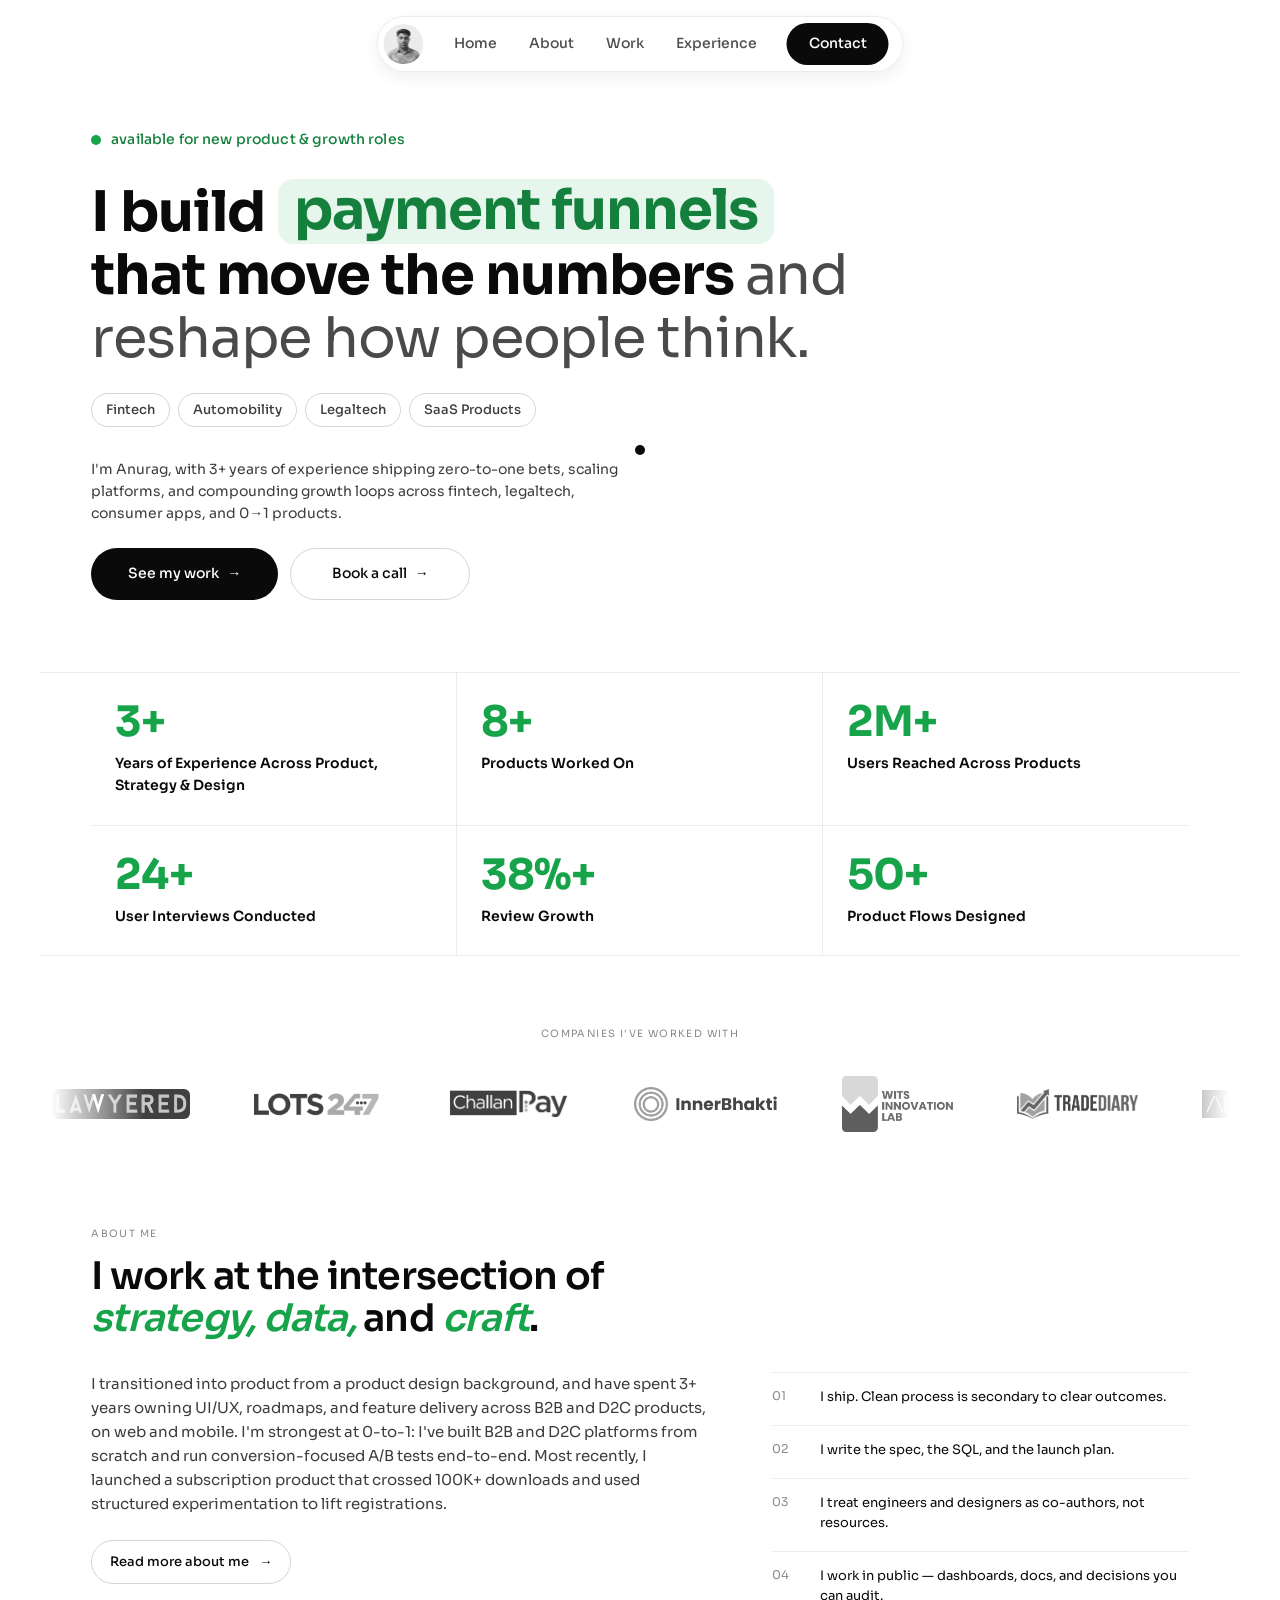
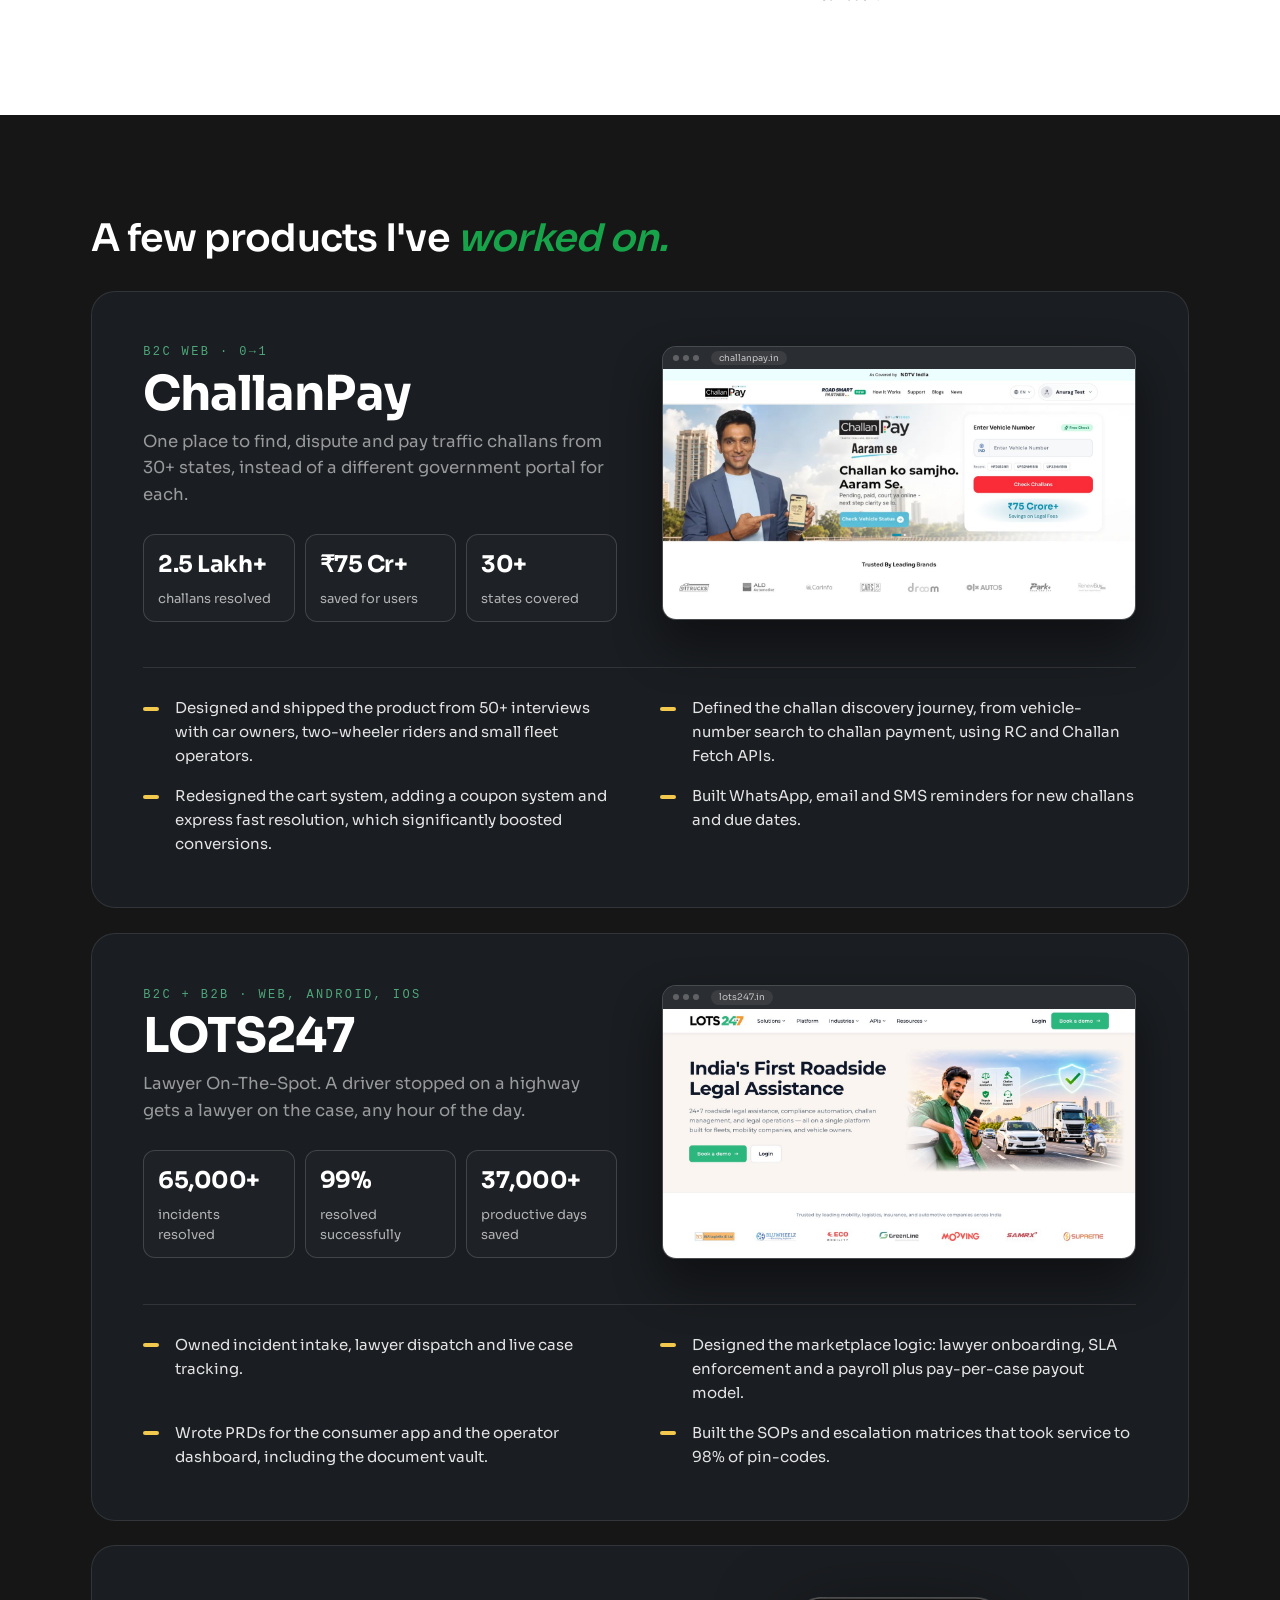
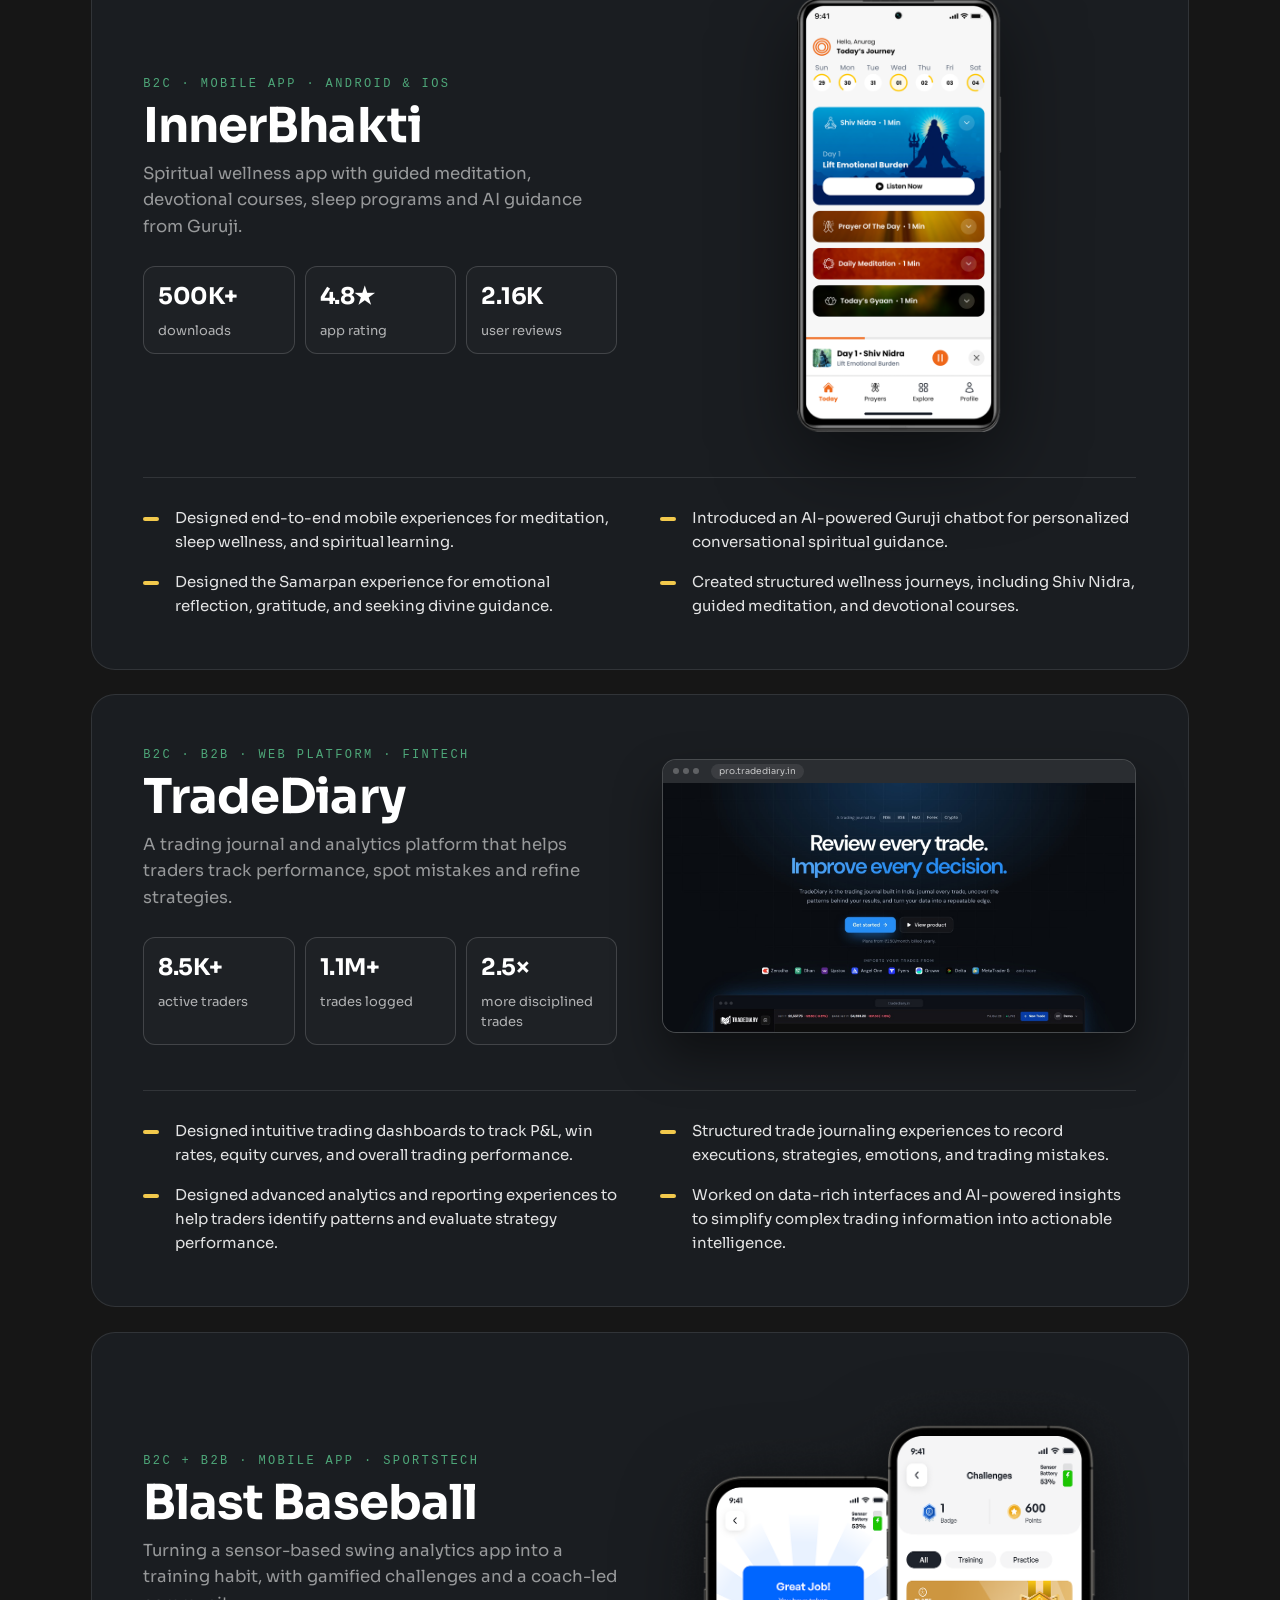
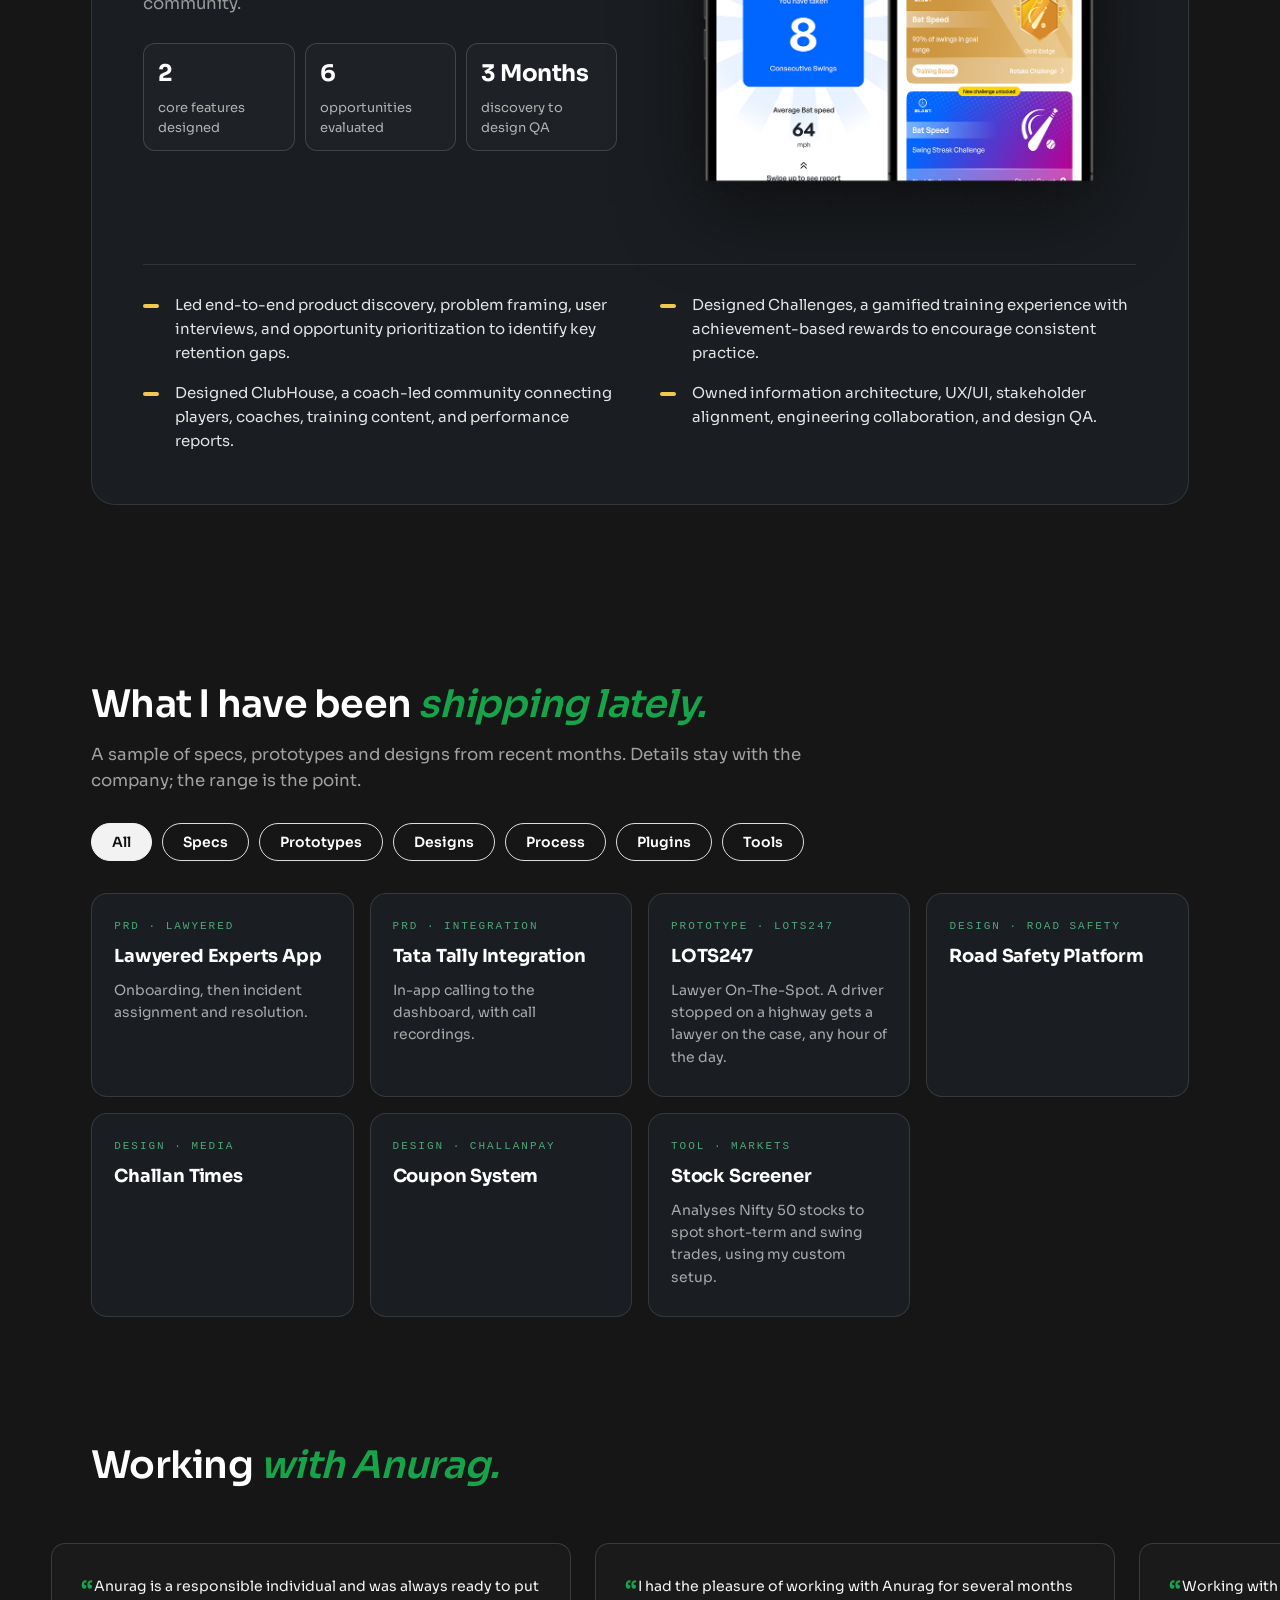
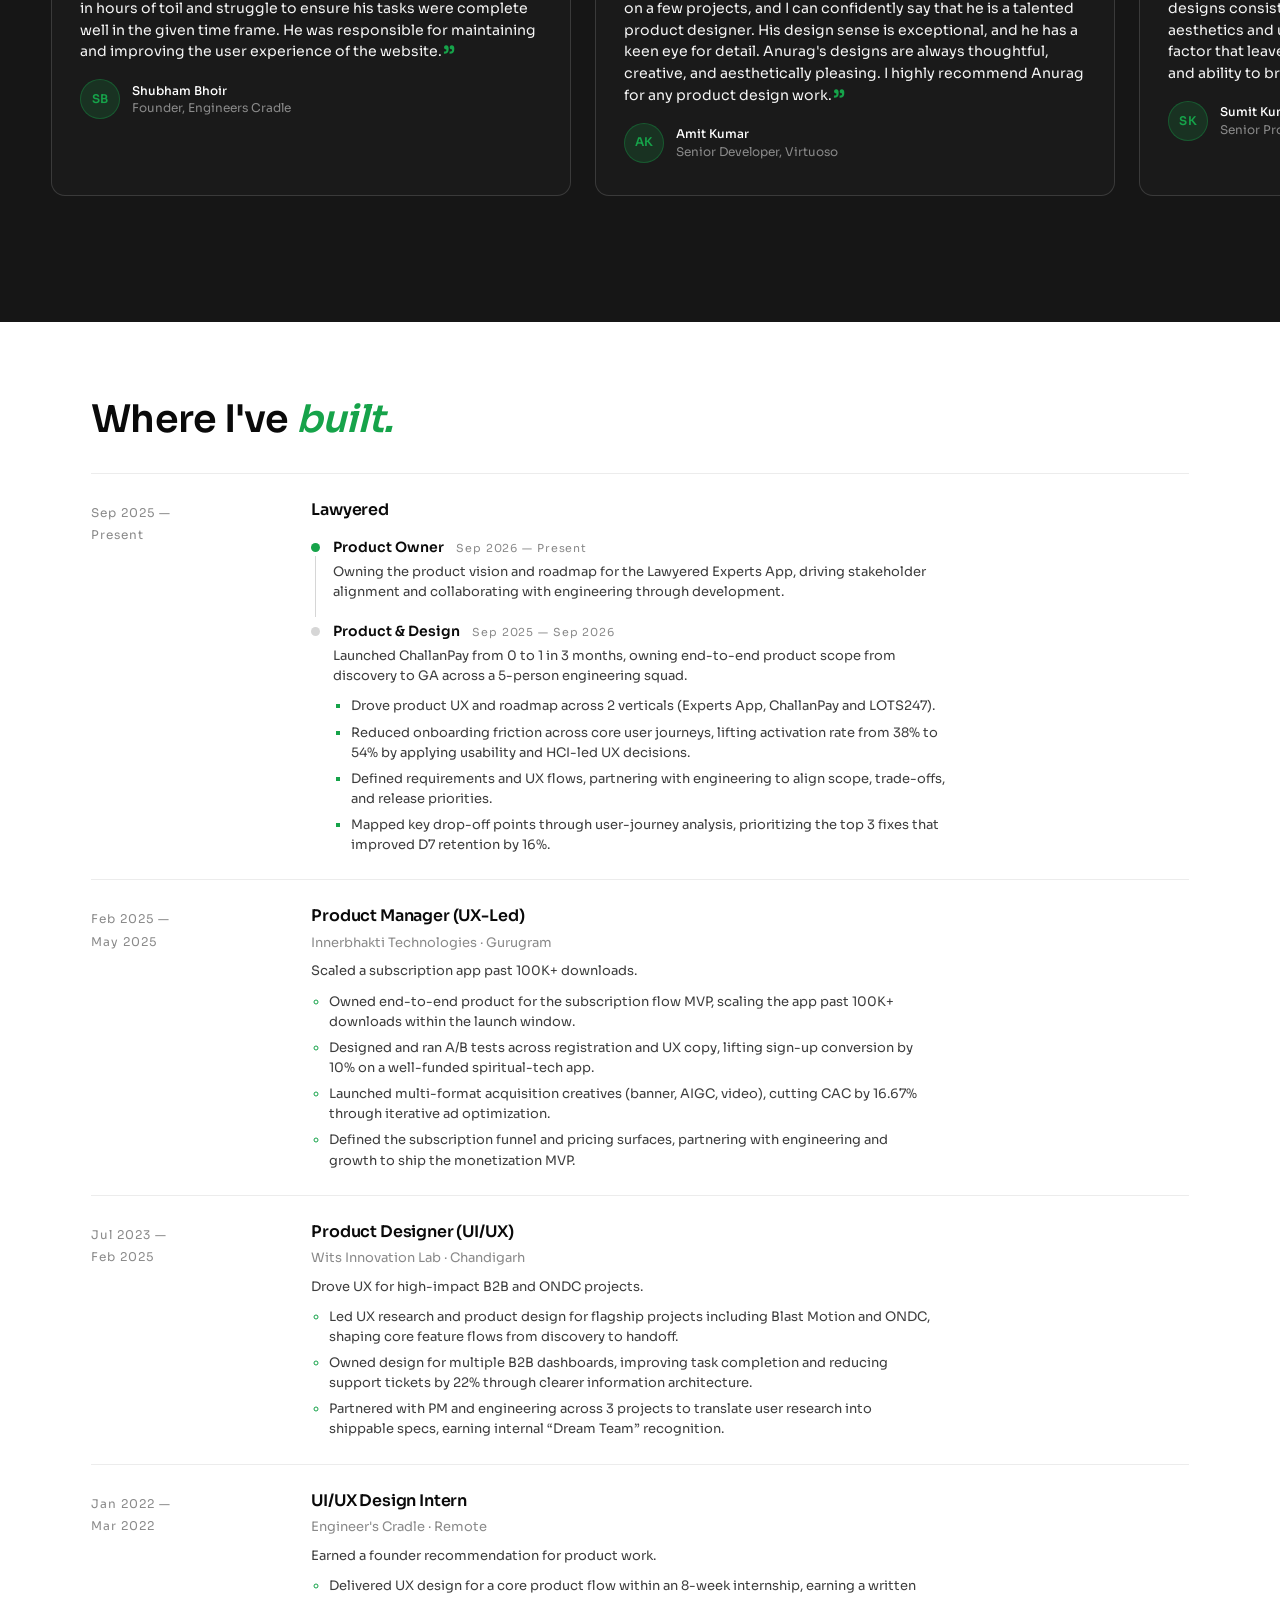
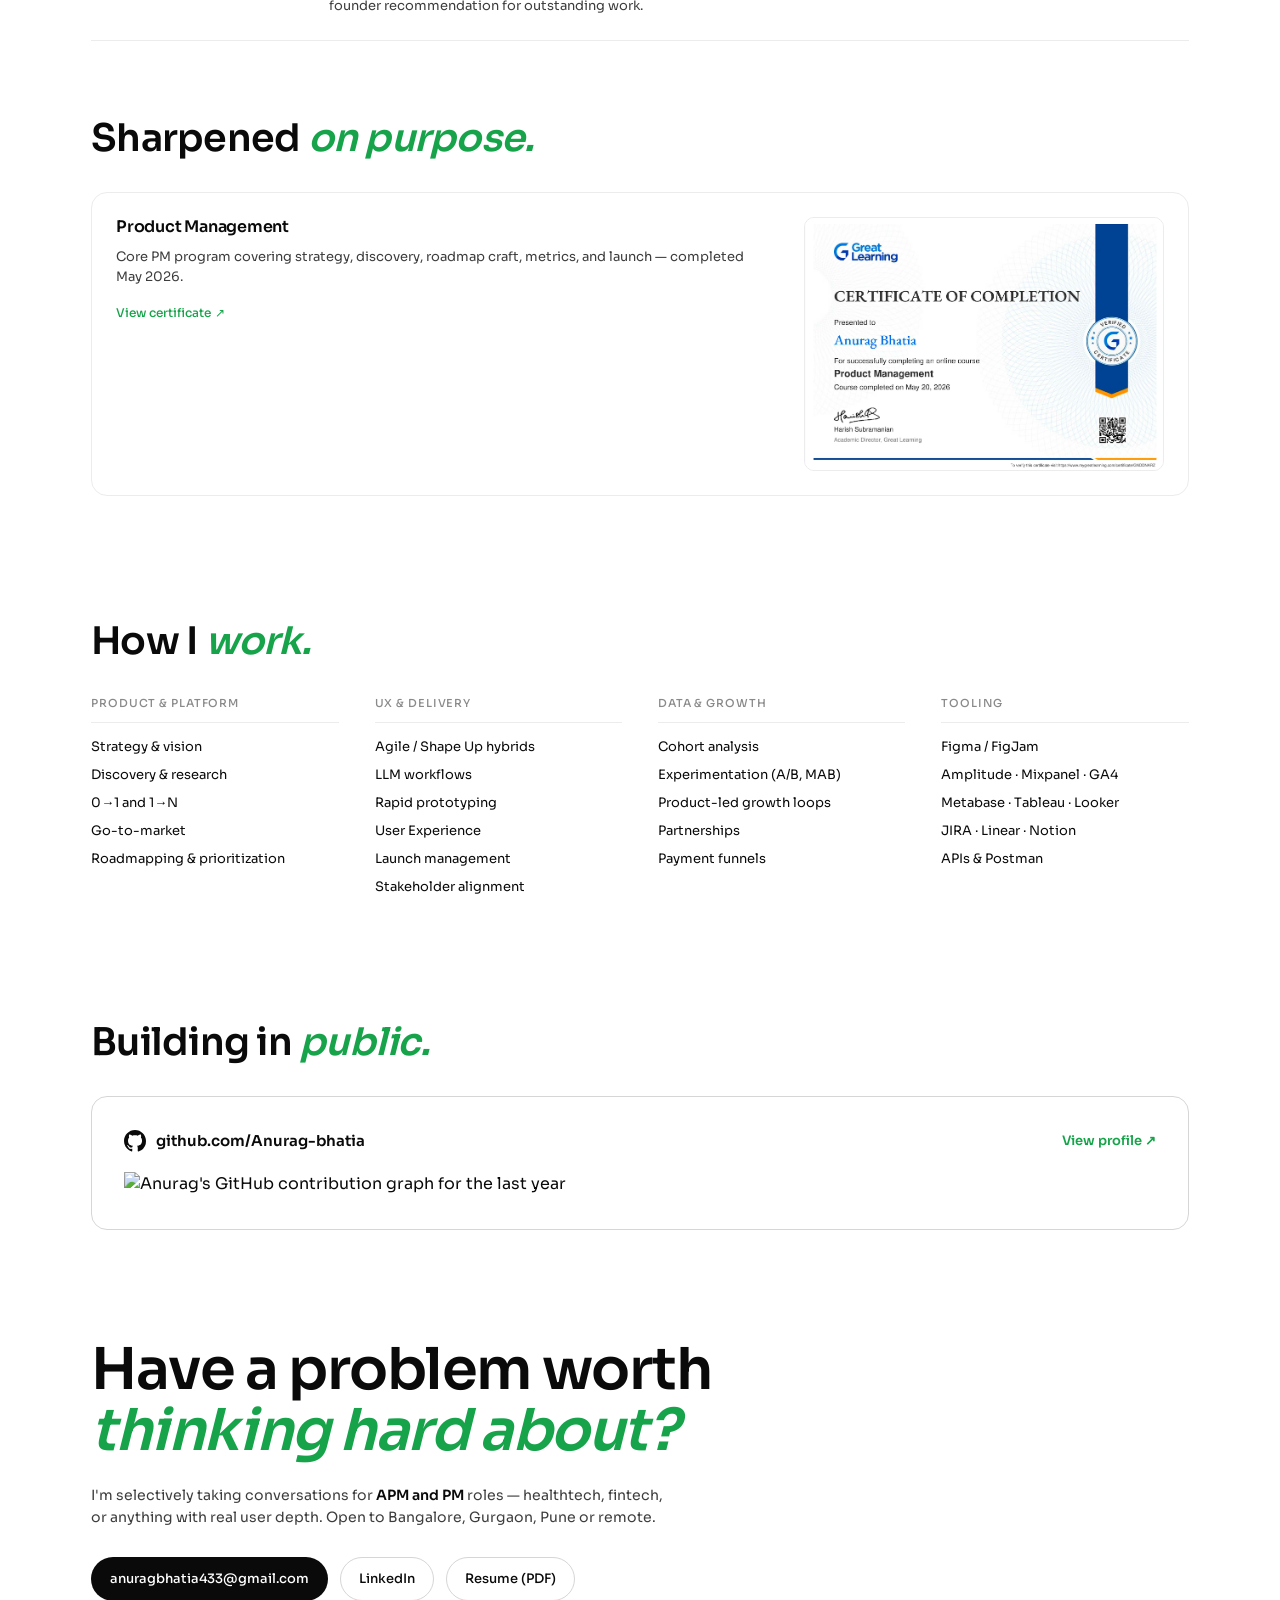
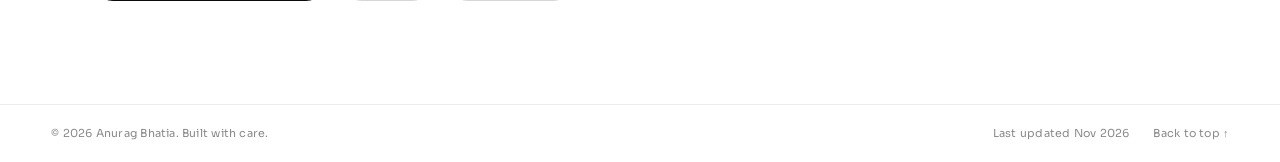
==== index.html @ 47ebef64 "Add Designs filter with Road Safety Platform, Challan Times and Coupon System Co-Authored-By: Claude" ====
<!DOCTYPE html>
<html lang="en">
<head>
  <meta charset="UTF-8" />
  <meta name="viewport" content="width=device-width, initial-scale=1.0" />
  <link rel="icon" href="favicon-32.png" type="image/png" sizes="32x32" />
  <link rel="icon" href="favicon.png" type="image/png" sizes="192x192" />
  <link rel="apple-touch-icon" href="apple-touch-icon.png" />
  <title>Anurag Bhatia — Senior Product Manager</title>
  <meta name="description" content="Senior Product Manager building products that move metrics and reshape how teams think about problems." />
  <link rel="preconnect" href="https://fonts.googleapis.com" />
  <link rel="preconnect" href="https://fonts.gstatic.com" crossorigin />
  <link href="https://fonts.googleapis.com/css2?family=Sora:wght@300;400;500;600;700&display=swap" rel="stylesheet" />
  <link rel="stylesheet" href="styles.css?v=39" />
</head>
<body>
  <div class="cursor-dot" aria-hidden="true"></div>

  <header class="nav" id="siteNav">
    <a href="#top" class="nav__brand" aria-label="Anurag Bhatia">
      <img src="avatar.png" alt="Anurag Bhatia" class="nav__avatar" />
    </a>
    <nav class="nav__links" aria-label="Primary">
      <a href="#top">Home</a>
      <a href="#about">About</a>
      <a href="#work">Work</a>
      <a href="#experience">Experience</a>
    </nav>
    <a href="#contact" class="nav__cta">Contact</a>
    <span class="nav__status" aria-hidden="true">
      <span>Available for work</span>
      <span class="nav__status-dot"></span>
    </span>
  </header>

  <main id="top">

    <!-- HERO -->
    <section class="hero">
      <div class="hero__meta">
        <span class="status-dot" aria-hidden="true"></span>
        <span>available for new product &amp; growth roles</span>
      </div>

      <h1 class="hero__title reveal">
        I build <span class="rotator" data-words="0-1 products|payment funnels|user experiences|partner channels"><span class="rotator__word">0-1 products</span></span><br />that <em>move the numbers</em> <span class="muted">and reshape how people think.</span>
      </h1>

      <ul class="hero__industries reveal" data-delay="60" aria-label="Industries">
        <li>Fintech</li>
        <li>Automobility</li>
        <li>Legaltech</li>
        <li>SaaS Products</li>
      </ul>

      <div class="hero__sub reveal" data-delay="120">
        <p>
          I'm Anurag, with 3+ years of experience shipping zero-to-one bets,
          scaling platforms, and compounding growth loops across fintech, legaltech,
          consumer apps, and 0→1 products.
        </p>
        <div class="hero__actions">
          <a href="#work" class="btn btn--primary">See my work <span aria-hidden="true">→</span></a>
          <a href="#contact" class="btn btn--ghost">Book a call <span aria-hidden="true">→</span></a>
        </div>
      </div>

    </section>

    <!-- METRICS -->
    <section class="metrics" aria-label="Impact at a glance">
      <div class="metric reveal">
        <div class="metric__num"><span data-count="3">0</span>+</div>
        <div class="metric__label">Years of Experience Across Product, Strategy &amp; Design</div>
      </div>
      <div class="metric reveal" data-delay="60">
        <div class="metric__num"><span data-count="8">0</span>+</div>
        <div class="metric__label">Products Worked On</div>
      </div>
      <div class="metric reveal" data-delay="120">
        <div class="metric__num"><span data-count="2">0</span>M+</div>
        <div class="metric__label">Users Reached Across Products</div>
      </div>
      <div class="metric reveal" data-delay="180">
        <div class="metric__num"><span data-count="24">0</span>+</div>
        <div class="metric__label">User Interviews Conducted</div>
      </div>
      <div class="metric reveal" data-delay="240">
        <div class="metric__num"><span data-count="38">0</span>%+</div>
        <div class="metric__label">Review Growth</div>
      </div>
      <div class="metric reveal" data-delay="300">
        <div class="metric__num"><span data-count="50">0</span>+</div>
        <div class="metric__label">Product Flows Designed</div>
      </div>
    </section>

    <!-- COMPANIES -->
    <section class="companies" aria-label="Companies I've worked with">
      <span class="section-tag">Companies I've worked with</span>
      <div class="companies__marquee">
        <ul class="companies__row">
          <li class="company"><img src="logos/lawyered.png?v=2" alt="Lawyered" class="company__logo company__logo--lawyered" /></li>
          <li class="company"><img src="logos/lots247.png" alt="LOTS247" class="company__logo company__logo--lots" /></li>
          <li class="company"><img src="logos/challanpay.png" alt="ChallanPay" class="company__logo company__logo--challan" /></li>
          <li class="company"><img src="logos/innerbhakti.png" alt="InnerBhakti" class="company__logo" /></li>
          <li class="company"><img src="logos/wits-innovation-lab.png" alt="Wits Innovation Lab" class="company__logo company__logo--wits" /></li>
          <li class="company"><img src="logos/tradediary.png?v=2" alt="TradeDiary" class="company__logo company__logo--tradediary" /></li>
          <li class="company"><img src="logos/reinforce-ai.png" alt="Reinforce AI" class="company__logo company__logo--reinforce" /></li>
        </ul>
      </div>
    </section>

    <!-- ABOUT -->
    <section id="about" class="about">
      <div class="section-head">
        <span class="section-tag">About me</span>
        <h2 class="section-title reveal">
          I work at the intersection of <em>strategy, data,</em> and <em>craft</em>.
        </h2>
      </div>

      <div class="about__grid">
        <div class="about__col">
          <p class="about__lead reveal">
            I transitioned into product from a product design background, and have spent 3+ years owning UI/UX, roadmaps,
            and feature delivery across B2B and D2C products, on web and mobile. I'm strongest at 0-to-1: I've built B2B and D2C platforms from scratch and run conversion-focused A/B tests end-to-end.
            Most recently, I launched a subscription product that crossed 100K+ downloads and used structured experimentation to lift registrations.
          </p>
          <a href="#" class="btn btn--ghost about__cta reveal" data-delay="80">
            Read more about me
            <span aria-hidden="true">→</span>
          </a>
        </div>
        <ul class="about__points">
          <li class="reveal" data-delay="80"><span>01</span> I ship. Clean process is secondary to clear outcomes.</li>
          <li class="reveal" data-delay="160"><span>02</span> I write the spec, the SQL, and the launch plan.</li>
          <li class="reveal" data-delay="240"><span>03</span> I treat engineers and designers as co-authors, not resources.</li>
          <li class="reveal" data-delay="320"><span>04</span> I work in public — dashboards, docs, and decisions you can audit.</li>
        </ul>
      </div>
    </section>

    <!-- WORK -->
    <section id="work" class="work">
      <div class="section-head">
        <h2 class="section-title reveal">
          A few products I've <em>worked on.</em>
        </h2>
      </div>

      <div class="work__grid">
        <article class="project project--feature project--screen project--linked reveal">
          <a class="project__link" href="https://www.challanpay.in/" target="_blank" rel="noopener" tabindex="-1" aria-hidden="true"></a>
          <div class="feature__body">
            <span class="feature__eyebrow">B2C Web · 0→1</span>
            <h3 class="feature__title">ChallanPay</h3>
            <p class="feature__lede">
              One place to find, dispute and pay traffic challans from 30+ states, instead of a different government portal for each.
            </p>
            <div class="feature__stats">
              <div class="feature__stat"><strong>2.5 Lakh+</strong><span>challans resolved</span></div>
              <div class="feature__stat"><strong>₹75 Cr+</strong><span>saved for users</span></div>
              <div class="feature__stat"><strong>30+</strong><span>states covered</span></div>
            </div>
          </div>
          <a class="screen" href="https://www.challanpay.in/" target="_blank" rel="noopener" aria-label="Open the ChallanPay platform">
            <span class="screen__bar" aria-hidden="true">
              <i></i><i></i><i></i>
              <span class="screen__url">challanpay.in</span>
            </span>
            <img src="screens/challanpay.jpg" alt="ChallanPay home page: enter a vehicle number to check challans" loading="lazy" />
            <span class="screen__cta">Visit challanpay.in <span aria-hidden="true">↗</span></span>
          </a>
          <ul class="feature__points feature__points--row">
            <li>Designed and shipped the product from 50+ interviews with car owners, two-wheeler riders and small fleet operators.</li>
            <li>Defined the challan discovery journey, from vehicle-number search to challan payment, using RC and Challan Fetch APIs.</li>
            <li>Redesigned the cart system, adding a coupon system and express fast resolution, which significantly boosted conversions.</li>
            <li>Built WhatsApp, email and SMS reminders for new challans and due dates.</li>
          </ul>
        </article>

        <article class="project project--feature project--screen project--linked reveal">
          <a class="project__link" href="https://lots247.in/" target="_blank" rel="noopener" tabindex="-1" aria-hidden="true"></a>
          <div class="feature__body">
            <span class="feature__eyebrow">B2C + B2B · Web, Android, iOS</span>
            <h3 class="feature__title">LOTS247</h3>
            <p class="feature__lede">
              Lawyer On-The-Spot. A driver stopped on a highway gets a lawyer on the case, any hour of the day.
            </p>
            <div class="feature__stats">
              <div class="feature__stat"><strong>65,000+</strong><span>incidents resolved</span></div>
              <div class="feature__stat"><strong>99%</strong><span>resolved successfully</span></div>
              <div class="feature__stat"><strong>37,000+</strong><span>productive days saved</span></div>
            </div>
          </div>
          <a class="screen" href="https://lots247.in/" target="_blank" rel="noopener" aria-label="Open the LOTS247 platform">
            <span class="screen__bar" aria-hidden="true">
              <i></i><i></i><i></i>
              <span class="screen__url">lots247.in</span>
            </span>
            <img src="screens/lots247.jpg" alt="LOTS247 home page: India's first roadside legal assistance" loading="lazy" />
            <span class="screen__cta">Visit lots247.in <span aria-hidden="true">↗</span></span>
          </a>
          <ul class="feature__points feature__points--row">
            <li>Owned incident intake, lawyer dispatch and live case tracking.</li>
            <li>Designed the marketplace logic: lawyer onboarding, SLA enforcement and a payroll plus pay-per-case payout model.</li>
            <li>Wrote PRDs for the consumer app and the operator dashboard, including the document vault.</li>
            <li>Built the SOPs and escalation matrices that took service to 98% of pin-codes.</li>
          </ul>
        </article>

        <article class="project project--feature project--screen reveal">
          <div class="feature__body">
            <span class="feature__eyebrow">B2C · Mobile app · Android &amp; iOS</span>
            <h3 class="feature__title">InnerBhakti</h3>
            <p class="feature__lede">
              Spiritual wellness app with guided meditation, devotional courses, sleep programs and AI guidance from Guruji.
            </p>
            <div class="feature__stats">
              <div class="feature__stat"><strong>500K+</strong><span>downloads</span></div>
              <div class="feature__stat"><strong>4.8★</strong><span>app rating</span></div>
              <div class="feature__stat"><strong>2.16K</strong><span>user reviews</span></div>
            </div>
          </div>
          <div class="mockup mockup--phone">
            <img src="screens/innerbhakti.png" alt="InnerBhakti app home: Today's Journey with Shiv Nidra, prayer of the day, daily meditation and today's gyaan" loading="lazy" />
          </div>
          <ul class="feature__points feature__points--row">
            <li>Designed end-to-end mobile experiences for meditation, sleep wellness, and spiritual learning.</li>
            <li>Introduced an AI-powered Guruji chatbot for personalized conversational spiritual guidance.</li>
            <li>Designed the Samarpan experience for emotional reflection, gratitude, and seeking divine guidance.</li>
            <li>Created structured wellness journeys, including Shiv Nidra, guided meditation, and devotional courses.</li>
          </ul>
        </article>

        <article class="project project--feature project--screen project--linked reveal">
          <a class="project__link" href="https://pro.tradediary.in/" target="_blank" rel="noopener" tabindex="-1" aria-hidden="true"></a>
          <div class="feature__body">
            <span class="feature__eyebrow">B2C · B2B · Web platform · Fintech</span>
            <h3 class="feature__title">TradeDiary</h3>
            <p class="feature__lede">
              A trading journal and analytics platform that helps traders track performance, spot mistakes and refine strategies.
            </p>
            <div class="feature__stats">
              <div class="feature__stat"><strong>8.5K+</strong><span>active traders</span></div>
              <div class="feature__stat"><strong>1.1M+</strong><span>trades logged</span></div>
              <div class="feature__stat"><strong>2.5×</strong><span>more disciplined trades</span></div>
            </div>
          </div>
          <a class="screen" href="https://pro.tradediary.in/" target="_blank" rel="noopener" aria-label="Open the TradeDiary platform">
            <span class="screen__bar" aria-hidden="true">
              <i></i><i></i><i></i>
              <span class="screen__url">pro.tradediary.in</span>
            </span>
            <img src="screens/tradediary.jpg" alt="TradeDiary home page: review every trade, improve every decision" loading="lazy" />
            <span class="screen__cta">Visit TradeDiary <span aria-hidden="true">↗</span></span>
          </a>
          <ul class="feature__points feature__points--row">
            <li>Designed intuitive trading dashboards to track P&amp;L, win rates, equity curves, and overall trading performance.</li>
            <li>Structured trade journaling experiences to record executions, strategies, emotions, and trading mistakes.</li>
            <li>Designed advanced analytics and reporting experiences to help traders identify patterns and evaluate strategy performance.</li>
            <li>Worked on data-rich interfaces and AI-powered insights to simplify complex trading information into actionable intelligence.</li>
          </ul>
        </article>

        <article class="project project--feature project--screen reveal">
          <div class="feature__body">
            <span class="feature__eyebrow">B2C + B2B · Mobile app · Sportstech</span>
            <h3 class="feature__title">Blast Baseball</h3>
            <p class="feature__lede">
              Turning a sensor-based swing analytics app into a training habit, with gamified challenges and a coach-led community.
            </p>
            <div class="feature__stats">
              <div class="feature__stat"><strong>2</strong><span>core features designed</span></div>
              <div class="feature__stat"><strong>6</strong><span>opportunities evaluated</span></div>
              <div class="feature__stat"><strong>3 Months</strong><span>discovery to design QA</span></div>
            </div>
          </div>
          <div class="mockup mockup--phone">
            <img src="screens/blast.png" alt="Blast Baseball app: consecutive swing streak result and Challenges screen with badges and points" loading="lazy" />
          </div>
          <ul class="feature__points feature__points--row">
            <li>Led end-to-end product discovery, problem framing, user interviews, and opportunity prioritization to identify key retention gaps.</li>
            <li>Designed Challenges, a gamified training experience with achievement-based rewards to encourage consistent practice.</li>
            <li>Designed ClubHouse, a coach-led community connecting players, coaches, training content, and performance reports.</li>
            <li>Owned information architecture, UX/UI, stakeholder alignment, engineering collaboration, and design QA.</li>
          </ul>
        </article>
      </div>
    </section>

    <!-- SHIPPING LATELY -->
    <section id="shipping" class="shipping">
      <div class="section-head">
        <h2 class="section-title reveal">What I have been <em>shipping lately.</em></h2>
        <p class="shipping__lede">
          A sample of specs, prototypes and designs from recent months. Details stay with the company; the range is the point.
        </p>
        <div class="shipping__filters" role="group" aria-label="Filter recent work">
          <button type="button" class="is-active" data-filter="all" aria-pressed="true">All</button>
          <button type="button" data-filter="specs" aria-pressed="false">Specs</button>
          <button type="button" data-filter="prototypes" aria-pressed="false">Prototypes</button>
          <button type="button" data-filter="designs" aria-pressed="false">Designs</button>
          <button type="button" data-filter="process" aria-pressed="false">Process</button>
          <button type="button" data-filter="plugins" aria-pressed="false">Plugins</button>
          <button type="button" data-filter="tools" aria-pressed="false">Tools</button>
        </div>
      </div>

      <div class="shipping__grid">
        <article class="ship" data-kind="specs">
          <span class="ship__tag">PRD · Lawyered</span>
          <h3 class="ship__title">Lawyered Experts App</h3>
          <p class="ship__desc">Onboarding, then incident assignment and resolution.</p>
        </article>
        <article class="ship" data-kind="specs">
          <span class="ship__tag">PRD · Integration</span>
          <h3 class="ship__title">Tata Tally Integration</h3>
          <p class="ship__desc">In-app calling to the dashboard, with call recordings.</p>
        </article>
        <article class="ship" data-kind="prototypes">
          <span class="ship__tag">Prototype · LOTS247</span>
          <h3 class="ship__title">LOTS247</h3>
          <p class="ship__desc">Lawyer On-The-Spot. A driver stopped on a highway gets a lawyer on the case, any hour of the day.</p>
        </article>
        <article class="ship" data-kind="designs">
          <span class="ship__tag">Design · Road safety</span>
          <h3 class="ship__title">Road Safety Platform</h3>
        </article>
        <article class="ship" data-kind="designs">
          <span class="ship__tag">Design · Media</span>
          <h3 class="ship__title">Challan Times</h3>
        </article>
        <article class="ship" data-kind="designs">
          <span class="ship__tag">Design · ChallanPay</span>
          <h3 class="ship__title">Coupon System</h3>
        </article>
        <article class="ship" data-kind="tools">
          <span class="ship__tag">Tool · Markets</span>
          <h3 class="ship__title">Stock Screener</h3>
          <p class="ship__desc">Analyses Nifty 50 stocks to spot short-term and swing trades, using my custom setup.</p>
        </article>
      </div>
      <p class="shipping__empty" hidden>Coming soon.</p>
    </section>

    <!-- TESTIMONIALS -->
    <section class="testimonials">
      <div class="section-head">
        <h2 class="section-title reveal">
          Working <em>with Anurag.</em>
        </h2>
      </div>

      <div class="quotes">
        <div class="quotes__track">
        <figure class="quote reveal">
          <blockquote>
            <span class="quote__mark" aria-hidden="true">“</span>Anurag is a responsible individual and was always ready to put in hours of toil and struggle to ensure his tasks were complete well in the given time frame. He was responsible for maintaining and improving the user experience of the website.<span class="quote__mark" aria-hidden="true">”</span>
          </blockquote>
          <figcaption>
            <span class="quote__avatar" aria-hidden="true">SB</span>
            <span class="quote__who">
              <strong>Shubham Bhoir</strong>
              <span>Founder, Engineers Cradle</span>
            </span>
          </figcaption>
        </figure>

        <figure class="quote reveal" data-delay="100">
          <blockquote>
            <span class="quote__mark" aria-hidden="true">“</span>I had the pleasure of working with Anurag for several months on a few projects, and I can confidently say that he is a talented product designer. His design sense is exceptional, and he has a keen eye for detail. Anurag's designs are always thoughtful, creative, and aesthetically pleasing. I highly recommend Anurag for any product design work.<span class="quote__mark" aria-hidden="true">”</span>
          </blockquote>
          <figcaption>
            <span class="quote__avatar" aria-hidden="true">AK</span>
            <span class="quote__who">
              <strong>Amit Kumar</strong>
              <span>Senior Developer, Virtuoso</span>
            </span>
          </figcaption>
        </figure>

        <figure class="quote reveal" data-delay="200">
          <blockquote>
            <span class="quote__mark" aria-hidden="true">“</span>Working with Anurag has been an absolute delight! His designs consistently strike the perfect balance between aesthetics and usability. Every product he creates has a 'wow' factor that leaves a lasting impression. His attention to detail and ability to bring ideas to life are truly exceptional!<span class="quote__mark" aria-hidden="true">”</span>
          </blockquote>
          <figcaption>
            <span class="quote__avatar" aria-hidden="true">SK</span>
            <span class="quote__who">
              <strong>Sumit Kumar</strong>
              <span>Senior Product Designer</span>
            </span>
          </figcaption>
        </figure>
        </div>
      </div>
    </section>

    <!-- EXPERIENCE -->
    <section id="experience" class="experience">
      <div class="section-head">
        <h2 class="section-title reveal">
          Where I've <em>built.</em>
        </h2>
      </div>

      <ol class="timeline">
        <li class="timeline__item reveal">
          <div class="timeline__when">
            <span>Sep 2025 —</span><span>Present</span>
          </div>
          <div class="timeline__what">
            <h3>Lawyered</h3>
            <ol class="timeline__roles">
              <li class="timeline__role is-current">
                <p class="timeline__role-head"><strong>Product Owner</strong><span>Sep 2026 — Present</span></p>
                <p class="timeline__note">
                  Owning the product vision and roadmap for the Lawyered Experts App, driving stakeholder alignment and collaborating with engineering through development.
                </p>
              </li>
              <li class="timeline__role">
                <p class="timeline__role-head"><strong>Product &amp; Design</strong><span>Sep 2025 — Sep 2026</span></p>
                <p class="timeline__note">
                  Launched ChallanPay from 0 to 1 in 3 months, owning end-to-end product scope from discovery to GA across a 5-person engineering squad.
                </p>
                <ul class="timeline__points">
                  <li>Drove product UX and roadmap across 2 verticals (Experts App, ChallanPay and LOTS247).</li>
                  <li>Reduced onboarding friction across core user journeys, lifting activation rate from 38% to 54% by applying usability and HCI-led UX decisions.</li>
                  <li>Defined requirements and UX flows, partnering with engineering to align scope, trade-offs, and release priorities.</li>
                  <li>Mapped key drop-off points through user-journey analysis, prioritizing the top 3 fixes that improved D7 retention by 16%.</li>
                </ul>
              </li>
            </ol>
          </div>
        </li>

        <li class="timeline__item reveal" data-delay="80">
          <div class="timeline__when">
            <span>Feb 2025 —</span><span>May 2025</span>
          </div>
          <div class="timeline__what">
            <h3>Product Manager (UX-Led)</h3>
            <p class="timeline__org">Innerbhakti Technologies · Gurugram</p>
            <p class="timeline__note">Scaled a subscription app past 100K+ downloads.</p>
            <ul class="timeline__points">
              <li>Owned end-to-end product for the subscription flow MVP, scaling the app past 100K+ downloads within the launch window.</li>
              <li>Designed and ran A/B tests across registration and UX copy, lifting sign-up conversion by 10% on a well-funded spiritual-tech app.</li>
              <li>Launched multi-format acquisition creatives (banner, AIGC, video), cutting CAC by 16.67% through iterative ad optimization.</li>
              <li>Defined the subscription funnel and pricing surfaces, partnering with engineering and growth to ship the monetization MVP.</li>
            </ul>
          </div>
        </li>

        <li class="timeline__item reveal" data-delay="160">
          <div class="timeline__when">
            <span>Jul 2023 —</span><span>Feb 2025</span>
          </div>
          <div class="timeline__what">
            <h3>Product Designer (UI/UX)</h3>
            <p class="timeline__org">Wits Innovation Lab · Chandigarh</p>
            <p class="timeline__note">Drove UX for high-impact B2B and ONDC projects.</p>
            <ul class="timeline__points">
              <li>Led UX research and product design for flagship projects including Blast Motion and ONDC, shaping core feature flows from discovery to handoff.</li>
              <li>Owned design for multiple B2B dashboards, improving task completion and reducing support tickets by 22% through clearer information architecture.</li>
              <li>Partnered with PM and engineering across 3 projects to translate user research into shippable specs, earning internal “Dream Team” recognition.</li>
            </ul>
          </div>
        </li>

        <li class="timeline__item reveal" data-delay="240">
          <div class="timeline__when">
            <span>Jan 2022 —</span><span>Mar 2022</span>
          </div>
          <div class="timeline__what">
            <h3>UI/UX Design Intern</h3>
            <p class="timeline__org">Engineer's Cradle · Remote</p>
            <p class="timeline__note">Earned a founder recommendation for product work.</p>
            <ul class="timeline__points">
              <li>Delivered UX design for a core product flow within an 8-week internship, earning a written founder recommendation for outstanding work.</li>
            </ul>
          </div>
        </li>
      </ol>
    </section>

    <!-- CERTIFICATIONS -->
    <section id="certifications" class="certs">
      <div class="section-head">
        <h2 class="section-title reveal">
          Sharpened <em>on purpose.</em>
        </h2>
      </div>

      <div class="certs__grid">
        <a href="Anurag-Bhatia-PM-Certificate.pdf" target="_blank" rel="noopener" class="cert cert--has-image reveal">
          <h3 class="cert__name">Product Management</h3>
          <p class="cert__note">Core PM program covering strategy, discovery, roadmap craft, metrics, and launch — completed May 2026.</p>
          <span class="cert__link">View certificate <span aria-hidden="true">↗</span></span>
          <img src="cert-great-learning-pm.png" alt="Great Learning Product Management certificate presented to Anurag Bhatia" class="cert__image" />
        </a>
      </div>
    </section>

    <!-- SKILLS -->
    <section class="skills">
      <div class="section-head">
        <h2 class="section-title reveal">
          How I <em>work.</em>
        </h2>
      </div>

      <div class="skills__grid">
        <div class="skill-group reveal">
          <h3>Product &amp; Platform</h3>
          <ul>
            <li>Strategy &amp; vision</li>
            <li>Discovery &amp; research</li>
            <li>0→1 and 1→N</li>
            <li>Go-to-market</li>
            <li>Roadmapping &amp; prioritization</li>
          </ul>
        </div>

        <div class="skill-group reveal" data-delay="80">
          <h3>UX &amp; Delivery</h3>
          <ul>
            <li>Agile / Shape Up hybrids</li>
            <li>LLM workflows</li>
            <li>Rapid prototyping</li>
            <li>User Experience</li>
            <li>Launch management</li>
            <li>Stakeholder alignment</li>
          </ul>
        </div>

        <div class="skill-group reveal" data-delay="160">
          <h3>Data &amp; Growth</h3>
          <ul>
            <li>Cohort analysis</li>
            <li>Experimentation (A/B, MAB)</li>
            <li>Product-led growth loops</li>
            <li>Partnerships</li>
            <li>Payment funnels</li>
          </ul>
        </div>

        <div class="skill-group reveal" data-delay="240">
          <h3>Tooling</h3>
          <ul>
            <li>Figma / FigJam</li>
            <li>Amplitude · Mixpanel · GA4</li>
            <li>Metabase · Tableau · Looker</li>
            <li>JIRA · Linear · Notion</li>
            <li>APIs &amp; Postman</li>
          </ul>
        </div>
      </div>
    </section>

    <!-- GITHUB -->
    <section id="github" class="github">
      <div class="section-head">
        <h2 class="section-title reveal">Building in <em>public.</em></h2>
      </div>
      <a class="github__card reveal" href="https://github.com/Anurag-bhatia" target="_blank" rel="noopener">
        <div class="github__head">
          <span class="github__user">
            <svg width="22" height="22" viewBox="0 0 16 16" aria-hidden="true"><path fill="currentColor" d="M8 0C3.58 0 0 3.58 0 8c0 3.54 2.29 6.53 5.47 7.59.4.07.55-.17.55-.38 0-.19-.01-.82-.01-1.49-2.01.37-2.53-.49-2.69-.94-.09-.23-.48-.94-.82-1.13-.28-.15-.68-.52-.01-.53.63-.01 1.08.58 1.23.82.72 1.21 1.87.87 2.33.66.07-.52.28-.87.51-1.07-1.78-.2-3.64-.89-3.64-3.95 0-.87.31-1.59.82-2.15-.08-.2-.36-1.02.08-2.12 0 0 .67-.21 2.2.82.64-.18 1.32-.27 2-.27.68 0 1.36.09 2 .27 1.53-1.04 2.2-.82 2.2-.82.44 1.1.16 1.92.08 2.12.51.56.82 1.27.82 2.15 0 3.07-1.87 3.75-3.65 3.95.29.25.54.73.54 1.48 0 1.07-.01 1.93-.01 2.2 0 .21.15.46.55.38A8.013 8.013 0 0016 8c0-4.42-3.58-8-8-8z"/></svg>
            github.com/Anurag-bhatia
          </span>
          <span class="github__cta">View profile <span aria-hidden="true">↗</span></span>
        </div>
        <img class="github__chart" src="https://ghchart.rshah.org/16a34a/Anurag-bhatia" alt="Anurag's GitHub contribution graph for the last year" loading="lazy" />
      </a>
    </section>

    <!-- CONTACT -->
    <section id="contact" class="contact">
      <h2 class="contact__title reveal">
        Have a problem worth<br />
        <em>thinking hard about?</em>
      </h2>
      <p class="contact__sub reveal" data-delay="80">
        I'm selectively taking conversations for <strong>APM and PM</strong> roles —
        healthtech, fintech, or anything with real user depth. Open to Bangalore, Gurgaon, Pune or remote.
      </p>

      <div class="contact__actions reveal" data-delay="160">
        <a href="mailto:anuragbhatia433@gmail.com" class="btn btn--primary">anuragbhatia433@gmail.com</a>
        <a href="https://www.linkedin.com/in/ianuragbhatia/" target="_blank" rel="noopener" class="btn btn--ghost">LinkedIn</a>
        <a href="#" class="btn btn--ghost">Resume (PDF)</a>
      </div>
    </section>

  </main>

  <footer class="footer">
    <div>© <span id="year">2026</span> Anurag Bhatia. Built with care.</div>
    <div class="footer__meta">
      <span>Last updated Nov 2026</span>
      <a href="#top">Back to top ↑</a>
    </div>
  </footer>

  <script src="script.js?v=10"></script>
</body>
</html>
---- styles.css ----
/* ------------------------------------------------------------------
   Anurag Bhatia · Senior PM portfolio
   Clean white, minimal, confident. Light animations only.
------------------------------------------------------------------- */

:root {
  --bg: #ffffff;
  --ink: #0a0a0a;
  --ink-soft: #3d3d3d;
  --muted: #8a8a8a;
  --line: #ececec;
  --line-strong: #d6d6d6;
  --accent: #16a34a;
  --accent-soft: rgba(22, 163, 74, 0.10);
  --accent-ink: #0a0a0a;
  --mono: "Sora", -apple-system, BlinkMacSystemFont, "Segoe UI", sans-serif;
  --serif: "Sora", -apple-system, BlinkMacSystemFont, "Segoe UI", sans-serif;
  --sans: "Sora", -apple-system, BlinkMacSystemFont, "Segoe UI", sans-serif;

  --max: 1200px;
  --pad: clamp(20px, 4vw, 64px);

  --ease: cubic-bezier(0.22, 1, 0.36, 1);
}

*,
*::before,
*::after { box-sizing: border-box; }

html { scroll-behavior: smooth; }

body {
  margin: 0;
  background: var(--bg);
  color: var(--ink);
  font-family: var(--sans);
  font-size: 16px;
  line-height: 1.55;
  -webkit-font-smoothing: antialiased;
  -moz-osx-font-smoothing: grayscale;
  text-rendering: optimizeLegibility;
  cursor: none;
}

@media (max-width: 860px) {
  body { cursor: auto; }
}

a { color: inherit; text-decoration: none; }

em {
  font-style: italic;
  font-family: var(--serif);
  font-weight: 400;
}

.section-title em,
.contact__title em {
  color: var(--accent);
  font-weight: inherit;
}

.hero__title em {
  font-weight: inherit;
  font-size: inherit;
  font-style: normal;
}

.muted { color: var(--muted); }

/* ---- Custom cursor dot --------------------------------------- */
.cursor-dot {
  position: fixed;
  top: 0; left: 0;
  width: 10px;
  height: 10px;
  border-radius: 50%;
  background: #0a0a0a;
  pointer-events: none;
  transform: translate(-50%, -50%);
  z-index: 9999;
  transition: width 0.25s var(--ease), height 0.25s var(--ease), background 0.25s var(--ease), opacity 0.25s var(--ease);
  opacity: 1;
}
.cursor-dot.is-hover {
  width: 44px;
  height: 44px;
  opacity: 0.25;
}
@media (max-width: 860px) {
  .cursor-dot { display: none; }
}

/* ---- Nav (floating pill) ------------------------------------- */
.nav {
  position: fixed;
  top: 16px;
  left: 50%;
  transform: translateX(-50%);
  z-index: 50;
  width: fit-content;
  max-width: calc(100% - 32px);
  display: flex;
  align-items: center;
  gap: 8px;
  padding: 6px;
  background: rgba(255, 255, 255, 0.96);
  background-size: auto;
  border: 1px solid rgba(10, 10, 10, 0.08);
  border-radius: 999px;
  box-shadow: 0 6px 16px rgba(10, 10, 10, 0.06);
  transition:
    gap 0.85s var(--ease),
    padding 0.85s var(--ease),
    background 0.6s var(--ease),
    border-color 0.6s var(--ease),
    box-shadow 0.6s var(--ease);
}
.nav--on-dark {
  background:
    radial-gradient(1px 1px at 20% 30%, rgba(255, 255, 255, 0.04) 50%, transparent 50%),
    radial-gradient(1px 1px at 70% 60%, rgba(255, 255, 255, 0.035) 50%, transparent 50%),
    #0d0d0d;
  background-size: 50px 50px, 70px 70px, auto;
  border-color: rgba(255, 255, 255, 0.08);
  box-shadow: 0 6px 16px rgba(0, 0, 0, 0.2);
}
.nav__brand {
  display: inline-flex;
  align-items: center;
  flex-shrink: 0;
}
.nav__avatar {
  width: 40px;
  height: 40px;
  border-radius: 50%;
  object-fit: cover;
  object-position: center top;
  filter: grayscale(100%) contrast(0.95);
  transition: filter 0.5s var(--ease), transform 0.5s var(--ease);
}
.nav__brand:hover .nav__avatar {
  filter: grayscale(0%) contrast(1);
  transform: scale(1.06);
}
.nav__links {
  display: flex;
  gap: 4px;
  font-size: 14px;
  padding: 0 8px;
}
.nav__links a {
  position: relative;
  color: rgba(10, 10, 10, 0.72);
  padding: 8px 14px;
  border-radius: 999px;
  font-weight: 500;
  transition: color 0.3s var(--ease), background 0.3s var(--ease);
}
.nav__links a:hover {
  color: #0a0a0a;
  background: rgba(10, 10, 10, 0.06);
}
.nav--on-dark .nav__links a { color: rgba(255, 255, 255, 0.72); }
.nav--on-dark .nav__links a:hover {
  color: #ffffff;
  background: rgba(255, 255, 255, 0.06);
}

.nav__cta {
  font-size: 14px;
  font-weight: 500;
  display: inline-flex;
  align-items: center;
  padding: 10px 22px;
  background: #0a0a0a;
  color: #ffffff;
  border-radius: 999px;
  transition:
    background 0.3s var(--ease),
    color 0.3s var(--ease),
    transform 0.3s var(--ease);
}
.nav__cta:hover {
  background: #1a1a1a;
  transform: translateY(-1px);
}
.nav--on-dark .nav__cta {
  background: #ffffff;
  color: #0a0a0a;
}
.nav--on-dark .nav__cta:hover { background: #e9e9e9; }
/* ---- Nav compact "Available for work" state ------------------ */
.nav__links,
.nav__cta,
.nav__status {
  overflow: hidden;
  white-space: nowrap;
  transition:
    opacity 0.55s var(--ease),
    max-width 0.85s var(--ease),
    padding 0.85s var(--ease),
    margin 0.85s var(--ease);
}
.nav__links { max-width: 520px; }
.nav__cta { max-width: 220px; }
.nav__status {
  display: inline-flex;
  align-items: center;
  gap: 10px;
  color: #0a0a0a;
  font-size: 14px;
  font-weight: 500;
  opacity: 0;
  max-width: 0;
  padding: 0;
  pointer-events: none;
  transition:
    opacity 0.55s var(--ease),
    max-width 0.85s var(--ease),
    padding 0.85s var(--ease),
    margin 0.85s var(--ease),
    color 0.5s var(--ease);
}
.nav--on-dark .nav__status { color: #ffffff; }
.nav__status-dot {
  width: 8px;
  height: 8px;
  border-radius: 50%;
  background: var(--accent);
  box-shadow: 0 0 0 0 rgba(22, 163, 74, 0.55);
  animation: status 2s ease-out infinite;
}

.nav--compact .nav__links,
.nav--compact .nav__cta {
  opacity: 0;
  max-width: 0;
  padding-left: 0;
  padding-right: 0;
  margin: 0;
  pointer-events: none;
}
.nav--compact .nav__status {
  opacity: 1;
  max-width: 260px;
  padding: 0 16px 0 12px;
  pointer-events: auto;
}

@media (max-width: 720px) {
  .nav__links { display: none; }
  .nav { padding: 5px; gap: 6px; }
  .nav__cta { padding: 8px 16px; font-size: 13px; }
}

/* ---- Hero ----------------------------------------------------- */
.hero {
  max-width: var(--max);
  margin: 0 auto;
  padding: clamp(96px, 10vw, 140px) var(--pad) clamp(40px, 6vw, 72px);
  position: relative;
}
.hero__meta {
  display: inline-flex;
  align-items: center;
  gap: 10px;
  font-family: var(--mono);
  font-size: 14px;
  font-weight: 500;
  text-transform: none;
  letter-spacing: 0.01em;
  color: #15803d;
  margin-bottom: 28px;
}
.hero__time {
  margin-left: 6px;
  padding-left: 10px;
  border-left: 1px solid var(--line-strong);
  color: var(--ink-soft);
}
.status-dot {
  width: 10px; height: 10px;
  border-radius: 50%;
  background: var(--accent);
  box-shadow: 0 0 0 0 rgba(22, 163, 74, 0.5);
  animation: status 2s ease-out infinite;
  display: inline-block;
}
@keyframes status {
  0%   { box-shadow: 0 0 0 0 rgba(22, 163, 74, 0.55); }
  70%  { box-shadow: 0 0 0 10px rgba(22, 163, 74, 0); }
  100% { box-shadow: 0 0 0 0 rgba(22, 163, 74, 0); }
}

.hero__eyebrow {
  font-family: var(--mono);
  font-size: 11px;
  letter-spacing: 0.06em;
  color: var(--ink-soft);
  margin: 0 0 14px;
  text-transform: none;
}
.hero__title {
  font-size: clamp(30px, 4.4vw, 56px);
  line-height: 1.12;
  font-weight: 700;
  letter-spacing: -0.02em;
  margin: 0 0 36px;
  max-width: 22ch;
  text-wrap: balance;
}
.hero__title .muted {
  font-weight: 400;
  color: #4a4a4a;
}
.hero__industries {
  list-style: none;
  display: flex;
  flex-wrap: wrap;
  gap: 8px;
  padding: 0;
  margin: -12px 0 32px;
}
.hero__industries li {
  font-size: 13px;
  font-weight: 500;
  color: var(--ink-soft);
  padding: 6px 14px;
  border: 1px solid var(--line-strong);
  border-radius: 999px;
}
.hero__sub {
  display: flex;
  flex-direction: column;
  gap: 24px;
  align-items: flex-start;
  max-width: 960px;
}
.hero__sub p {
  font-size: clamp(14px, 1.05vw, 16px);
  color: var(--ink-soft);
  max-width: 54ch;
  margin: 0;
}
.hero__actions {
  display: flex;
  flex-wrap: wrap;
  gap: 12px;
}
.hero__actions .btn {
  padding: 14px 36px;
  min-width: 180px;
  font-size: 14px;
}

.hero__scroll {
  position: absolute;
  right: var(--pad);
  bottom: clamp(32px, 6vw, 56px);
  display: flex;
  align-items: center;
  gap: 14px;
  font-family: var(--mono);
  font-size: 11px;
  letter-spacing: 0.12em;
  text-transform: uppercase;
  color: var(--muted);
}
.hero__scroll-line {
  width: 56px;
  height: 1px;
  background: var(--line-strong);
  position: relative;
  overflow: hidden;
}
.hero__scroll-line::after {
  content: "";
  position: absolute;
  left: -40%;
  top: 0;
  height: 100%;
  width: 40%;
  background: var(--ink);
  animation: scrollTrack 2.4s ease-in-out infinite;
}
@keyframes scrollTrack {
  0%   { left: -40%; }
  100% { left: 100%; }
}
@media (max-width: 720px) {
  .hero__scroll { display: none; }
}

/* ---- Buttons -------------------------------------------------- */
.btn {
  display: inline-flex;
  align-items: center;
  justify-content: center;
  gap: 8px;
  padding: 11px 18px;
  border-radius: 999px;
  font-size: 13px;
  font-weight: 500;
  border: 1px solid transparent;
  transition: transform 0.3s var(--ease), background 0.3s var(--ease), color 0.3s var(--ease), border-color 0.3s var(--ease);
  white-space: nowrap;
}
.btn--primary {
  background: var(--ink);
  color: var(--bg);
}
.btn--primary:hover { transform: translateY(-2px); }
.btn--ghost {
  border-color: var(--line-strong);
  color: var(--ink);
}
.btn--ghost:hover {
  border-color: var(--ink);
  transform: translateY(-2px);
}

/* ---- Metrics -------------------------------------------------- */
.metrics {
  max-width: var(--max);
  margin: 0 auto;
  padding: 0 var(--pad);
  display: grid;
  grid-template-columns: repeat(3, 1fr);
  border-top: 1px solid var(--line);
  border-bottom: 1px solid var(--line);
}
.metric {
  background: var(--bg);
  padding: 28px 24px;
  display: flex;
  flex-direction: column;
  gap: 8px;
  border-right: 1px solid var(--line);
  border-bottom: 1px solid var(--line);
}
.metric:nth-child(3n) { border-right: none; }
.metric:nth-last-child(-n+3) { border-bottom: none; }
.metric__num {
  font-family: var(--serif);
  font-size: clamp(28px, 3.4vw, 42px);
  line-height: 1;
  font-weight: 700;
  letter-spacing: -0.02em;
  color: var(--accent);
}
.metric__label {
  font-size: 14px;
  font-weight: 600;
  color: var(--ink);
  margin-top: 2px;
}
@media (max-width: 860px) {
  .metrics { grid-template-columns: repeat(2, 1fr); }
  .metric { border-right: 1px solid var(--line); border-bottom: 1px solid var(--line); }
  .metric:nth-child(3n) { border-right: 1px solid var(--line); }
  .metric:nth-child(2n) { border-right: none; }
  .metric:nth-last-child(-n+3) { border-bottom: 1px solid var(--line); }
  .metric:nth-last-child(-n+2) { border-bottom: none; }
}
@media (max-width: 520px) {
  .metrics { grid-template-columns: 1fr; }
  .metric,
  .metric:nth-child(2n),
  .metric:nth-child(3n) {
    border-right: none;
    border-bottom: 1px solid var(--line);
  }
  .metric:last-child { border-bottom: none; }
}

/* ---- Section head -------------------------------------------- */
.section-head {
  max-width: var(--max);
  margin: 0 auto;
  padding: clamp(48px, 6vw, 88px) var(--pad) 32px;
}
.section-tag {
  display: inline-block;
  font-family: var(--mono);
  font-size: 10px;
  letter-spacing: 0.14em;
  text-transform: uppercase;
  color: var(--muted);
  margin-bottom: 14px;
}
.section-title {
  font-size: clamp(22px, 3vw, 38px);
  line-height: 1.1;
  letter-spacing: -0.02em;
  font-weight: 600;
  margin: 0;
  max-width: 22ch;
}

/* ---- About ---------------------------------------------------- */
.about__grid {
  max-width: var(--max);
  margin: 0 auto;
  padding: 0 var(--pad) 32px;
  display: grid;
  grid-template-columns: 1.5fr 1fr;
  gap: 56px;
  align-items: start;
}
.about__col {
  display: flex;
  flex-direction: column;
  align-items: flex-start;
  gap: 24px;
}
.about__lead {
  font-size: clamp(15px, 1.15vw, 17px);
  line-height: 1.6;
  color: var(--ink-soft);
  margin: 0;
  max-width: 56ch;
}
.about__cta {
  gap: 10px;
  transition: gap 0.3s var(--ease), transform 0.3s var(--ease), border-color 0.3s var(--ease);
}
.about__cta:hover { gap: 16px; }
.about__points {
  list-style: none;
  padding: 0;
  margin: 0;
  display: flex;
  flex-direction: column;
  gap: 18px;
}
.about__points li {
  display: grid;
  grid-template-columns: 40px 1fr;
  align-items: start;
  gap: 8px;
  padding-top: 14px;
  border-top: 1px solid var(--line);
  font-size: 13px;
  color: var(--ink);
}
.about__points li span {
  font-family: var(--mono);
  color: var(--muted);
  font-size: 12px;
}
@media (max-width: 820px) {
  .about__grid { grid-template-columns: 1fr; gap: 36px; }
}

/* ---- Work ----------------------------------------------------- */
.work__grid {
  max-width: var(--max);
  margin: 0 auto;
  padding: 0 var(--pad);
  display: flex;
  flex-direction: column;
  gap: 24px;
}
.project {
  position: sticky;
  top: 96px;
  display: grid;
  grid-template-rows: auto 1fr auto;
  gap: 24px;
  min-height: 460px;
  padding: 32px 36px 36px;
  border-radius: 24px;
  border: 1px solid rgba(255, 255, 255, 0.1);
  background:
    radial-gradient(ellipse 65% 55% at 50% 45%, rgba(22, 163, 74, 0.14), transparent 70%),
    #0e0e0e;
  overflow: hidden;
  transition: border-color 0.5s var(--ease), transform 0.5s var(--ease), box-shadow 0.5s var(--ease);
  cursor: default;
  will-change: transform;
}
.project:nth-child(1) { --stack-top: 96px; }
.project:nth-child(2) { --stack-top: 108px; }
.project:nth-child(3) { --stack-top: 120px; }
.project:nth-child(4) { --stack-top: 132px; }
.project:nth-child(5) { --stack-top: 144px; }
.project:nth-child(6) { --stack-top: 156px; }
/* a card taller than the viewport pins once its bottom is in view (--h set in script.js) */
.project { top: min(var(--stack-top, 96px), calc(100vh - var(--h, 0px) - 24px)); }
.project::after {
  content: "";
  position: absolute;
  inset: 0;
  background:
    radial-gradient(1px 1px at 30% 30%, rgba(255,255,255,0.05) 50%, transparent 50%),
    radial-gradient(1px 1px at 70% 60%, rgba(255,255,255,0.04) 50%, transparent 50%);
  background-size: 180px 180px, 240px 240px;
  pointer-events: none;
  opacity: 0.6;
}
/* Whole-card link; the .screen link (z-index 2) stays on top */
.project__link {
  position: absolute;
  inset: 0;
  z-index: 1;
}
.project--linked { cursor: pointer; }
.project--linked .feature__body,
.project--linked .feature__points { pointer-events: none; }
.project:hover {
  border-color: rgba(255, 255, 255, 0.22);
  transform: translateY(-3px);
  box-shadow: 0 24px 48px rgba(0, 0, 0, 0.4);
}

.project__head {
  display: flex;
  justify-content: space-between;
  align-items: flex-start;
  position: relative;
  z-index: 2;
}

.project__badge {
  width: 44px;
  height: 44px;
  border-radius: 12px;
  display: inline-flex;
  align-items: center;
  justify-content: center;
  font-family: var(--mono);
  font-size: 13px;
  font-weight: 500;
  letter-spacing: 0.04em;
  color: var(--accent);
  background: rgba(22, 163, 74, 0.12);
  border: 1px solid rgba(22, 163, 74, 0.35);
}

.project__arrow {
  width: 44px;
  height: 44px;
  border-radius: 50%;
  background: var(--accent);
  color: #0a0a0a;
  display: inline-flex;
  align-items: center;
  justify-content: center;
  transition: transform 0.4s var(--ease), background 0.4s var(--ease);
}
.project__arrow:hover {
  transform: translate(2px, -2px) rotate(8deg);
  background: #1dbd5c;
}

.project__showcase {
  display: flex;
  flex-direction: column;
  align-items: center;
  justify-content: center;
  text-align: center;
  padding: 24px 16px;
  position: relative;
  z-index: 1;
}
.project__big-num {
  display: block;
  font-size: clamp(56px, 9vw, 112px);
  line-height: 1;
  font-weight: 700;
  color: #ffffff;
  letter-spacing: -0.035em;
}
.project__big-num i {
  font-style: normal;
  color: var(--accent);
  font-weight: 500;
  font-size: 0.6em;
  margin-left: 4px;
}
.project__big-sub {
  display: block;
  margin-top: 14px;
  font-family: var(--mono);
  font-size: 11px;
  text-transform: uppercase;
  letter-spacing: 0.14em;
  color: rgba(255, 255, 255, 0.55);
}

.project__foot {
  display: flex;
  flex-direction: column;
  gap: 12px;
  position: relative;
  z-index: 2;
}
.project__chips {
  display: flex;
  gap: 8px;
  align-items: center;
  flex-wrap: wrap;
}
.project__chip {
  display: inline-block;
  padding: 5px 12px;
  border-radius: 999px;
  background: rgba(22, 163, 74, 0.14);
  border: 1px solid rgba(22, 163, 74, 0.45);
  color: var(--accent);
  font-family: var(--mono);
  font-size: 11px;
  letter-spacing: 0.04em;
}
.project__year {
  font-family: var(--mono);
  font-size: 11px;
  color: rgba(255, 255, 255, 0.45);
  letter-spacing: 0.08em;
  text-transform: uppercase;
}
.project__title {
  font-size: clamp(18px, 1.6vw, 22px);
  font-weight: 600;
  letter-spacing: -0.015em;
  color: #ffffff;
  margin: 0;
  max-width: 54ch;
}
.project__desc {
  font-size: 13px;
  line-height: 1.6;
  color: rgba(255, 255, 255, 0.65);
  margin: 0;
  max-width: 68ch;
}

@media (max-width: 720px) {
  .project { padding: 24px 22px 28px; min-height: 380px; }
}
/* ---- Dark sections (Work + Testimonials) --------------------- */
.testimonials,
.work {
  background: #161616;
  color: #f5f5f5;
}
.testimonials {
  padding-bottom: clamp(64px, 8vw, 112px);
}
.work {
  padding-bottom: clamp(64px, 8vw, 112px);
  margin-top: clamp(48px, 6vw, 88px);
}
.work + .testimonials .section-head {
  padding-top: clamp(32px, 4vw, 56px);
}
.testimonials .section-head,
.work .section-head { padding-top: clamp(64px, 8vw, 112px); }
.work .section-tag { color: var(--accent); }
.work .section-title { color: #ffffff; }
.testimonials .section-tag { color: var(--accent); }
.testimonials .section-title { color: #ffffff; }
.testimonials .section-title em { color: var(--accent); }
.testimonials .quote {
  border: 1px solid rgba(255, 255, 255, 0.14);
  border-radius: 14px;
  padding: 32px 28px;
  background: rgba(255, 255, 255, 0.02);
  transition: border-color 0.3s var(--ease), background 0.3s var(--ease), transform 0.3s var(--ease);
}
.testimonials .quote:hover {
  border-color: rgba(255, 255, 255, 0.28);
  background: rgba(255, 255, 255, 0.04);
  transform: translateY(-2px);
}
.testimonials .quote blockquote { color: #f5f5f5; }
.testimonials .quote figcaption { color: #8a8a8a; }
.testimonials .quote figcaption strong { color: #ffffff; }
.quotes {
  overflow-x: hidden;
  overflow-y: visible;
  padding: 24px 0;
}
.quotes__track {
  display: flex;
  gap: 24px;
  width: max-content;
  padding: 0 var(--pad);
  animation: quotes-marquee 55s linear infinite;
}
.quotes:hover .quotes__track { animation-play-state: paused; }
@keyframes quotes-marquee {
  from { transform: translateX(0); }
  to { transform: translateX(calc(-50% - 12px)); }
}
.quote {
  margin: 0;
  padding: 28px 0 0;
  border-top: 1px solid var(--line-strong);
  flex: 0 0 min(88vw, 520px);
  scroll-snap-align: start;
}
.quote blockquote {
  font-family: var(--serif);
  font-size: clamp(14px, 1.1vw, 16px);
  line-height: 1.55;
  margin: 0 0 16px;
  color: var(--ink);
  font-weight: 400;
}
.quote figcaption {
  font-size: 12px;
  color: var(--muted);
  display: flex;
  flex-direction: row;
  align-items: center;
  gap: 12px;
}
.quote__avatar {
  width: 40px;
  height: 40px;
  border-radius: 50%;
  background: rgba(22, 163, 74, 0.18);
  color: var(--accent);
  display: inline-flex;
  align-items: center;
  justify-content: center;
  font-size: 12px;
  font-weight: 600;
  letter-spacing: 0.04em;
  flex-shrink: 0;
  border: 1px solid rgba(22, 163, 74, 0.35);
}
.quote__who {
  display: flex;
  flex-direction: column;
  gap: 2px;
  line-height: 1.3;
}
.quote figcaption strong {
  color: var(--ink);
  font-weight: 500;
}

/* ---- Experience / timeline ----------------------------------- */
.timeline {
  list-style: none;
  padding: 0 var(--pad);
  margin: 0 auto;
  max-width: var(--max);
}
.timeline__item {
  display: grid;
  grid-template-columns: 180px 1fr;
  gap: 40px;
  padding: 24px 0;
  border-top: 1px solid var(--line);
  transition: padding 0.4s var(--ease);
}
.timeline__item:hover { padding-left: 12px; }
.timeline__item:last-child { border-bottom: 1px solid var(--line); }
.timeline__when {
  font-family: var(--mono);
  font-size: 12px;
  color: var(--muted);
  letter-spacing: 0.08em;
  display: flex;
  flex-direction: column;
  gap: 4px;
  padding-top: 6px;
}
.timeline__what h3 {
  font-size: clamp(16px, 1.25vw, 19px);
  margin: 0 0 4px;
  font-weight: 600;
  letter-spacing: -0.01em;
}
.timeline__org {
  margin: 0 0 8px;
  font-size: 13px;
  color: var(--muted);
}
.timeline__note {
  margin: 0;
  color: var(--ink-soft);
  font-size: 13px;
  line-height: 1.55;
  max-width: 62ch;
}
.timeline__points {
  margin: 10px 0 0;
  padding-left: 18px;
  color: var(--ink-soft);
  font-size: 13px;
  line-height: 1.55;
  max-width: 62ch;
}
.timeline__points li + li { margin-top: 6px; }
.timeline__points li::marker { color: var(--accent); }
@media (max-width: 720px) {
  .timeline__item { grid-template-columns: 1fr; gap: 10px; }
  .timeline__item:hover { padding-left: 0; }
}

/* ---- Skills --------------------------------------------------- */
.skills__grid {
  max-width: var(--max);
  margin: 0 auto;
  padding: 0 var(--pad) 48px;
  display: grid;
  grid-template-columns: repeat(4, 1fr);
  gap: 36px;
}
.skill-group h3 {
  font-size: 11px;
  font-family: var(--mono);
  font-weight: 500;
  letter-spacing: 0.08em;
  text-transform: uppercase;
  color: var(--muted);
  margin: 0 0 14px;
  padding-bottom: 10px;
  border-bottom: 1px solid var(--line);
}
.skill-group ul {
  list-style: none;
  padding: 0;
  margin: 0;
  display: flex;
  flex-direction: column;
  gap: 8px;
  font-size: 13px;
  color: var(--ink);
}
.skill-group li { transition: transform 0.3s var(--ease), color 0.3s var(--ease); }
.skill-group li:hover { transform: translateX(4px); color: var(--ink-soft); }
@media (max-width: 860px) {
  .skills__grid { grid-template-columns: repeat(2, 1fr); gap: 36px; }
}
@media (max-width: 520px) {
  .skills__grid { grid-template-columns: 1fr; }
}

/* ---- Certifications ----------------------------------------- */
.certs__grid {
  max-width: var(--max);
  margin: 0 auto;
  padding: 0 var(--pad) 48px;
  display: grid;
  grid-template-columns: 1fr;
  gap: 20px;
}
.cert {
  padding: 24px;
  border: 1px solid var(--line);
  border-radius: 16px;
  background: var(--bg);
  display: flex;
  flex-direction: column;
  gap: 10px;
  transition: border-color 0.3s var(--ease), transform 0.3s var(--ease), background 0.3s var(--ease);
}
.cert:hover {
  border-color: var(--accent);
  transform: translateY(-2px);
  background: #fafafa;
}
.cert__head {
  display: flex;
  justify-content: space-between;
  align-items: center;
  font-family: var(--mono);
  font-size: 11px;
  letter-spacing: 0.04em;
}
.cert__issuer {
  color: var(--accent);
  font-weight: 600;
  text-transform: uppercase;
}
.cert__year {
  color: var(--muted);
}
.cert__name {
  font-size: 16px;
  font-weight: 600;
  letter-spacing: -0.015em;
  margin: 0;
  color: var(--ink);
  line-height: 1.3;
}
.cert__note {
  font-size: 13px;
  line-height: 1.55;
  color: var(--ink-soft);
  margin: 0;
}
.cert__link {
  margin-top: 6px;
  font-size: 12px;
  font-weight: 500;
  color: var(--accent);
  display: inline-flex;
  gap: 4px;
  transition: gap 0.3s var(--ease);
}
a.cert:hover .cert__link { gap: 10px; }

.cert__image {
  display: block;
  width: 100%;
  height: auto;
  margin-top: 16px;
  border-radius: 10px;
  border: 1px solid var(--line);
}
/* List row: text left, certificate image right */
.cert--has-image {
  display: grid;
  grid-template-columns: 1fr minmax(0, 360px);
  grid-template-rows: auto auto 1fr;
  column-gap: 32px;
  row-gap: 10px;
  align-items: start;
}
.cert--has-image .cert__link { align-self: start; }
.cert--has-image .cert__image {
  grid-column: 2;
  grid-row: 1 / span 3;
  margin-top: 0;
}
@media (max-width: 720px) {
  .cert--has-image { grid-template-columns: 1fr; }
  .cert--has-image .cert__image { grid-column: 1; grid-row: auto; margin-top: 16px; }
}

/* ---- Contact -------------------------------------------------- */
.contact {
  max-width: var(--max);
  margin: 0 auto;
  padding: clamp(64px, 8vw, 112px) var(--pad);
  text-align: left;
}
.contact__title {
  font-size: clamp(28px, 4.5vw, 60px);
  line-height: 1.05;
  letter-spacing: -0.025em;
  font-weight: 600;
  margin: 8px 0 24px;
  max-width: 16ch;
}
.contact__sub {
  font-size: clamp(14px, 1.1vw, 16px);
  color: var(--ink-soft);
  max-width: 58ch;
  margin: 0 0 28px;
}
.contact__sub strong {
  color: var(--ink);
  font-weight: 600;
}
.contact__actions {
  display: flex;
  flex-wrap: wrap;
  gap: 12px;
}

/* ---- Footer --------------------------------------------------- */
.footer {
  padding: 20px var(--pad);
  border-top: 1px solid var(--line);
  display: flex;
  justify-content: space-between;
  align-items: center;
  gap: 16px;
  font-size: 11px;
  color: var(--muted);
  font-family: var(--mono);
  letter-spacing: 0.02em;
}
.footer__meta {
  display: flex;
  gap: 24px;
  align-items: center;
}
.footer__meta a:hover { color: var(--ink); }
@media (max-width: 620px) {
  .footer { flex-direction: column; align-items: flex-start; }
}

/* ---- Reveal animation ---------------------------------------- */
.reveal {
  opacity: 0;
  transform: translateY(18px);
  transition: opacity 0.8s var(--ease), transform 0.8s var(--ease);
  transition-delay: 0ms;
}
.reveal.is-visible {
  opacity: 1;
  transform: none;
}

@media (prefers-reduced-motion: reduce) {
  *, *::before, *::after {
    animation-duration: 0.001ms !important;
    transition-duration: 0.001ms !important;
  }
  .reveal { opacity: 1; transform: none; }
}

/* ==================================================================
   Case study page
   ================================================================== */

.cs-body-root { background: #fafafa; }

/* ---- Hero banner --------------------------------------------- */
.cs-hero {
  position: relative;
  background: #161616;
  color: #f5f5f5;
  padding: 0;
  overflow: hidden;
}
.cs-back {
  position: absolute;
  top: 96px;
  left: var(--pad);
  display: inline-flex;
  align-items: center;
  gap: 8px;
  padding: 8px 14px;
  background: rgba(255, 255, 255, 0.08);
  border: 1px solid rgba(255, 255, 255, 0.14);
  color: #ffffff;
  border-radius: 999px;
  font-size: 13px;
  font-weight: 500;
  z-index: 2;
  transition: background 0.3s var(--ease), transform 0.3s var(--ease);
}
.cs-back:hover { background: rgba(255, 255, 255, 0.14); transform: translateX(-2px); }
.cs-back svg { transition: transform 0.3s var(--ease); }
.cs-back:hover svg { transform: translateX(-2px); }

.cs-hero__wrap {
  max-width: var(--max);
  margin: 0 auto;
  padding: 120px var(--pad) 72px;
}
.cs-hero__title {
  font-size: clamp(28px, 3.6vw, 44px);
  line-height: 1.12;
  letter-spacing: -0.02em;
  font-weight: 600;
  margin: 0 0 32px;
  max-width: 20ch;
}
.cs-hero__role-label {
  font-weight: 600;
  margin: 0 0 6px;
  font-size: 14px;
  color: #ffffff;
}
.cs-hero__role-desc {
  margin: 0;
  color: rgba(255, 255, 255, 0.65);
  font-size: 14px;
  line-height: 1.6;
  max-width: 48ch;
}

/* mockup placeholder shapes for the hero */
.cs-hero__visual {
  position: relative;
  min-height: 320px;
  display: flex;
  justify-content: center;
  align-items: center;
}
.cs-mock {
  position: relative;
  background: linear-gradient(180deg, #fefefe 0%, #f0efe8 100%);
  border-radius: 28px;
  border: 1px solid rgba(0, 0, 0, 0.08);
  overflow: hidden;
}
.cs-hero__visual .cs-mock {
  width: 200px;
  aspect-ratio: 9 / 19;
  border-radius: 30px;
}
.cs-hero__visual .cs-mock--back {
  transform: translate(-55%, -4%) rotate(-3deg);
  background: linear-gradient(180deg, #fff 0%, #f7f3df 100%);
  z-index: 1;
}
.cs-hero__visual .cs-mock--front {
  transform: translate(55%, 4%) rotate(3deg);
  background: linear-gradient(180deg, #fff6e0 0%, #ffdf87 100%);
  z-index: 2;
}
.cs-mock__notch {
  width: 50px; height: 14px;
  background: #0a0a0a;
  border-radius: 999px;
  margin: 10px auto 12px;
}
.cs-mock__bar {
  margin: 6px 14px;
  height: 10px;
  background: rgba(0, 0, 0, 0.08);
  border-radius: 6px;
}
.cs-mock__card {
  margin: 10px 14px;
  height: 60px;
  background: #ffffff;
  border-radius: 10px;
}
.cs-mock__card--sm { height: 32px; }
.cs-mock__hero {
  margin: 10px 14px;
  height: 80px;
  background: #ffffff;
  border-radius: 10px;
}
.cs-mock__price {
  margin: 10px 14px;
  height: 46px;
  background: #ffffff;
  border-radius: 10px;
}
.cs-mock__cta {
  margin: 10px 14px;
  height: 28px;
  background: var(--accent);
  border-radius: 8px;
}

/* ---- Main layout -------------------------------------------- */
.cs-main {
  max-width: var(--max);
  margin: 0 auto;
  padding: 72px var(--pad) 96px;
  display: grid;
  grid-template-columns: 220px 1fr;
  gap: 72px;
  align-items: start;
  background: #fafafa;
}

/* Sticky left-side TOC */
.cs-toc {
  position: sticky;
  top: 24px;
}
.cs-toc__back {
  display: inline-flex;
  align-items: center;
  gap: 8px;
  padding: 7px 14px;
  margin: 0 0 24px;
  background: rgba(10, 10, 10, 0.04);
  border: 1px solid rgba(10, 10, 10, 0.08);
  color: var(--ink);
  border-radius: 999px;
  font-size: 12px;
  font-weight: 500;
  transition: background 0.3s var(--ease), transform 0.3s var(--ease);
}
.cs-toc__back:hover {
  background: rgba(10, 10, 10, 0.08);
  transform: translateX(-2px);
}
.cs-toc__back svg { transition: transform 0.3s var(--ease); }
.cs-toc__back:hover svg { transform: translateX(-2px); }
.cs-toc__label {
  font-family: var(--mono);
  font-size: 11px;
  letter-spacing: 0.14em;
  text-transform: uppercase;
  color: var(--muted);
  margin: 0 0 16px;
}
.cs-toc nav {
  display: flex;
  flex-direction: column;
  gap: 2px;
}
.cs-toc a {
  padding: 10px 14px;
  border-radius: 10px;
  font-size: 13px;
  color: var(--muted);
  font-weight: 500;
  transition: color 0.3s var(--ease), background 0.3s var(--ease);
}
.cs-toc a:hover { color: var(--ink); background: rgba(0, 0, 0, 0.04); }
.cs-toc a.is-active {
  color: var(--ink);
  background: rgba(0, 0, 0, 0.05);
}

/* ---- Content column ---------------------------------------- */
.cs-content {
  display: flex;
  flex-direction: column;
  gap: 80px;
}
.cs-section {
  scroll-margin-top: 96px;
}
.cs-tag {
  font-family: var(--mono);
  font-size: 10px;
  letter-spacing: 0.16em;
  text-transform: uppercase;
  color: var(--accent);
  font-weight: 600;
  margin: 0 0 14px;
}
.cs-h2 {
  font-size: clamp(22px, 2.2vw, 32px);
  line-height: 1.15;
  letter-spacing: -0.02em;
  font-weight: 600;
  margin: 0 0 20px;
  color: var(--ink);
}
.cs-section p {
  font-size: 14px;
  line-height: 1.7;
  color: var(--ink-soft);
  margin: 0 0 16px;
  max-width: 66ch;
}
.cs-section p em {
  color: var(--accent);
  font-style: italic;
  font-weight: 500;
}

/* figure wrapper */
.cs-figure {
  margin-top: 28px;
  padding: 28px;
  background: #fff6e0;
  border-radius: 20px;
  border: 1px solid rgba(0,0,0,0.04);
}
.cs-figure__inner {
  display: flex;
  gap: 20px;
  justify-content: center;
}
.cs-mock--row {
  width: 160px;
  aspect-ratio: 9 / 19;
  border-radius: 20px;
  background: linear-gradient(180deg, #ffffff 0%, #fff6e0 100%);
}

/* architecture row */
.cs-arch {
  display: grid;
  grid-template-columns: auto auto 20px auto 20px auto;
  gap: 18px;
  align-items: start;
  padding: 24px 0;
  border-top: 1px solid #eaeaea;
  border-bottom: 1px solid #eaeaea;
  margin: 24px 0 28px;
}
.cs-arch__col {
  min-width: 140px;
}
.cs-arch__col--head {
  color: var(--accent);
}
.cs-arch__col h4 {
  margin: 0 0 10px;
  font-size: 13px;
  font-weight: 600;
  color: inherit;
}
.cs-arch__col ul {
  margin: 0;
  padding: 0;
  list-style: none;
  display: flex;
  flex-direction: column;
  gap: 6px;
  font-size: 12px;
  color: var(--muted);
  border-left: 1px solid #eaeaea;
  padding-left: 12px;
}
.cs-arch__arrow {
  color: var(--accent);
  font-size: 16px;
  padding-top: 2px;
}

/* mockups row */
.cs-mocks-row {
  display: grid;
  grid-template-columns: repeat(4, 1fr);
  gap: 16px;
}
.cs-mock--sm {
  aspect-ratio: 9 / 19;
  border-radius: 20px;
  background: linear-gradient(180deg, #ffffff 0%, #f1efe4 100%);
}

/* final/iterations tabs */
.cs-tabs {
  display: inline-flex;
  gap: 2px;
  background: #eeeae0;
  padding: 4px;
  border-radius: 999px;
  margin: 24px auto 20px;
}
.cs-tab {
  appearance: none;
  border: 0;
  background: transparent;
  padding: 8px 20px;
  border-radius: 999px;
  font-family: inherit;
  font-size: 13px;
  font-weight: 500;
  color: var(--muted);
  cursor: pointer;
  transition: background 0.3s var(--ease), color 0.3s var(--ease);
}
.cs-tab.is-active {
  background: #ffffff;
  color: var(--ink);
}
.cs-annotated {
  position: relative;
  padding: 32px;
  background: #f5f4ea;
  border-radius: 20px;
  border: 1px solid rgba(0,0,0,0.04);
}
.cs-annotated__row {
  display: grid;
  grid-template-columns: repeat(3, 1fr);
  gap: 16px;
}
.cs-annotated__row--2 { grid-template-columns: repeat(2, 1fr); }

/* sticky notes */
.cs-note {
  position: absolute;
  padding: 14px 16px;
  font-size: 12px;
  line-height: 1.45;
  color: var(--ink);
  border-radius: 6px;
  max-width: 180px;
  transform: rotate(-3deg);
}
.cs-note p { font-size: 12px; margin: 0; color: var(--ink); }
.cs-note strong { display: block; color: var(--accent); font-weight: 600; margin-bottom: 4px; }
.cs-note--yellow { background: #fff2a8; left: -40px; top: 40px; }
.cs-note--blue { background: #c3e5ff; left: 10px; top: 160px; transform: rotate(2deg); }
.cs-note--inline { position: static; transform: none; max-width: 100%; margin-top: 18px; }
.cs-note--inline strong { font-size: 18px; margin-bottom: 6px; }

/* end section */
.cs-end {
  text-align: left;
  padding-bottom: 20px;
}
.cs-end__cta { margin-top: 20px; }

/* ---- Footer ------------------------------------------------- */
.cs-footer {
  max-width: var(--max);
  margin: 0 auto;
  padding: 24px var(--pad) 40px;
  border-top: 1px solid #eaeaea;
  display: flex;
  justify-content: space-between;
  align-items: center;
  font-family: var(--mono);
  font-size: 11px;
  color: var(--muted);
  letter-spacing: 0.02em;
}
.cs-footer__links { display: flex; gap: 20px; }
.cs-footer__links a:hover { color: var(--ink); }

/* ---- Responsive --------------------------------------------- */
@media (max-width: 900px) {
  .cs-hero__wrap { grid-template-columns: 1fr; gap: 40px; padding-top: 88px; }
  .cs-hero__visual { min-height: 380px; margin-top: 24px; }
  .cs-main { grid-template-columns: 1fr; gap: 32px; padding-top: 48px; }
  .cs-toc { position: static; display: flex; flex-direction: column; }
  .cs-toc nav { flex-direction: row; overflow-x: auto; }
  .cs-arch { grid-template-columns: 1fr; }
  .cs-arch__arrow { display: none; }
  .cs-mocks-row { grid-template-columns: repeat(2, 1fr); }
  .cs-note { position: static; transform: none; margin-bottom: 16px; max-width: 100%; }
}

/* ---- Feature project cards (ChallanPay, Insurance partnerships) ---- */
.project.project--feature {
  grid-template-rows: none;
  grid-template-columns: minmax(0, 1.15fr) minmax(0, 1fr);
  align-items: center;
  gap: clamp(32px, 5vw, 72px);
  padding: clamp(32px, 4vw, 52px);
  background: #1a1d21;
}
.project--flip .feature__body { order: 2; }
.project--flip .feature__visual { order: 1; }

.feature__num {
  position: absolute;
  top: -12px;
  right: 24px;
  font-size: clamp(96px, 12vw, 160px);
  font-weight: 700;
  line-height: 1;
  letter-spacing: -0.04em;
  color: rgba(255, 255, 255, 0.06);
  pointer-events: none;
  z-index: 0;
}
.feature__body,
.feature__visual { position: relative; z-index: 2; min-width: 0; }

.feature__eyebrow {
  display: block;
  font-family: ui-monospace, SFMono-Regular, Menlo, monospace;
  font-size: 12px;
  letter-spacing: 0.2em;
  text-transform: uppercase;
  color: #4ea779;
}
.feature__title {
  margin: 6px 0 0;
  font-size: clamp(32px, 4vw, 48px);
  line-height: 1.1;
  font-weight: 700;
  letter-spacing: -0.02em;
  color: #fff;
}
.feature__lede {
  margin: 8px 0 0;
  font-size: clamp(15px, 1.3vw, 18px);
  line-height: 1.6;
  color: rgba(255, 255, 255, 0.55);
  max-width: 52ch;
}
.feature__points {
  list-style: none;
  margin: 24px 0 0;
  padding: 0;
  display: flex;
  flex-direction: column;
  gap: 12px;
}
.feature__points li {
  position: relative;
  padding-left: 32px;
  font-size: 15px;
  line-height: 1.6;
  color: rgba(255, 255, 255, 0.88);
}
.feature__points li::before {
  content: "";
  position: absolute;
  left: 0;
  top: 0.7em;
  width: 16px;
  height: 4px;
  border-radius: 2px;
  background: #f2c94c;
}
.feature__stats {
  margin-top: 26px;
  display: flex;
  flex-wrap: wrap;
  gap: 12px;
}
.feature__stat {
  display: flex;
  flex-direction: column;
  gap: 6px;
  padding: 14px 18px;
  border: 1px solid rgba(255, 255, 255, 0.16);
  border-radius: 12px;
  background: rgba(255, 255, 255, 0.02);
}
.feature__stat strong {
  font-size: clamp(22px, 2.2vw, 28px);
  font-weight: 700;
  letter-spacing: -0.02em;
  color: #fff;
}
.feature__stat span { font-size: 13px; color: rgba(255, 255, 255, 0.65); }

/* Phone mockup */
.feature__visual { display: flex; flex-direction: column; align-items: center; }
.phone {
  width: min(100%, 300px);
  aspect-ratio: 9 / 18;
  padding: 36px 20px 20px;
  border: 10px solid #0b0c0e;
  border-radius: 40px;
  background: #fff;
  color: #111;
  position: relative;
  box-shadow: 0 30px 60px rgba(0, 0, 0, 0.45);
}
.phone__notch {
  position: absolute;
  top: 10px;
  left: 50%;
  width: 84px;
  height: 7px;
  border-radius: 4px;
  background: #0b0c0e;
  transform: translateX(-50%);
}
.phone__screen { display: flex; flex-direction: column; gap: 14px; }
.phone__screen[hidden] { display: none; }
.phone__h { margin: 12px 0 0; font-size: 20px; font-weight: 700; }
.phone__h--center, .phone__label--center { text-align: center; }
.phone__label { margin: 0; font-size: 13px; color: #333; }
.phone__input {
  padding: 12px 14px;
  border: 1.5px solid #d9d9d9;
  border-radius: 10px;
  font-size: 14px;
  letter-spacing: 0.06em;
}
.phone__apps { display: grid; grid-template-columns: repeat(3, 1fr); gap: 8px; }
.phone__apps span {
  height: 46px;
  border-radius: 8px;
  border: 1.5px solid #e2e2e2;
  background: #f0f1f0;
}
.phone__apps .is-picked { border: 2px solid #2f6e4f; }
.phone__alert {
  padding: 12px 14px;
  border: 1.5px solid #e5a3a3;
  border-radius: 8px;
  background: #fdf1f0;
  color: #a32a2a;
  font-size: 13px;
  line-height: 1.5;
}
.phone__row {
  display: flex;
  justify-content: space-between;
  gap: 8px;
  padding: 12px 0;
  border-bottom: 1px solid #ececec;
  font-size: 13px;
}
.phone__link { font-size: 13px; color: #2f6e4f; text-decoration: underline; }
.phone__btn {
  padding: 13px;
  border-radius: 8px;
  background: #2f6e4f;
  color: #fff;
  text-align: center;
  font-size: 14px;
  font-weight: 600;
}
.phone__btn--ghost { background: transparent; color: #2f6e4f; border: 1.5px solid #2f6e4f; }
.phone__tick {
  width: 56px;
  height: 56px;
  margin: 28px auto 0;
  border-radius: 50%;
  background: #2f6e4f;
  color: #fff;
  font-size: 26px;
  display: grid;
  place-items: center;
}
.phone__tabs { margin-top: 28px; display: flex; flex-wrap: wrap; justify-content: center; gap: 8px; }
.phone__tabs button {
  padding: 8px 16px;
  border-radius: 999px;
  border: 1px solid rgba(255, 255, 255, 0.18);
  background: transparent;
  color: rgba(255, 255, 255, 0.7);
  font-family: ui-monospace, SFMono-Regular, Menlo, monospace;
  font-size: 13px;
  letter-spacing: 0.06em;
  cursor: pointer;
  transition: background 0.3s var(--ease), color 0.3s var(--ease);
}
.phone__tabs button.is-active { background: #f2f2f2; color: #111; border-color: #f2f2f2; }
.feature__note { margin: 16px 0 0; font-size: 13px; color: rgba(255, 255, 255, 0.5); text-align: center; }

/* Partnership flow diagram */
.flow { width: 100%; max-width: 520px; height: auto; display: block; }
.flow__lines path { fill: none; stroke: rgba(255, 255, 255, 0.2); stroke-width: 4; stroke-dasharray: 10 10; }
.flow__node rect { fill: #111316; stroke: rgba(255, 255, 255, 0.9); stroke-width: 3; }
.flow__node--on rect { fill: #4ea779; stroke: none; }
.flow__t { font-family: var(--sans); font-size: 26px; font-weight: 700; fill: #fff; }
.flow__s { font-family: ui-monospace, SFMono-Regular, Menlo, monospace; font-size: 17px; letter-spacing: 0.12em; fill: rgba(255, 255, 255, 0.75); }
.flow__node--on .flow__t, .flow__node--on .flow__s { fill: #0b1a12; }
.flow__dot { fill: #4ea779; }
.flow__pulse { fill: #f2c94c; stroke: #fff; stroke-width: 3; }

@media (max-width: 900px) {
  .project.project--feature { grid-template-columns: 1fr; }
  .project--flip .feature__body { order: 1; }
  .project--flip .feature__visual { order: 2; }
}

/* LOTS247 radar */
.radar { width: 100%; max-width: 460px; height: auto; display: block; }
.radar__ring { fill: none; stroke: rgba(255, 255, 255, 0.12); stroke-width: 3; }
.radar__sweep { transform-origin: 300px 300px; animation: radar-spin 6s linear infinite; }
.radar__dot { fill: #f2c94c; stroke: #fff; stroke-width: 3; }
.radar__halo { fill: rgba(242, 201, 76, 0.22); }
.radar__halo--big { fill: rgba(242, 201, 76, 0.32); }
.radar__big { font-family: var(--sans); font-size: 46px; font-weight: 700; fill: #111; }
.radar__small { font-family: ui-monospace, SFMono-Regular, Menlo, monospace; font-size: 15px; letter-spacing: 0.2em; fill: #111; }
@keyframes radar-spin { to { transform: rotate(360deg); } }
@media (prefers-reduced-motion: reduce) { .radar__sweep { animation: none; } }

/* ---- Companies strip ------------------------------------------ */
.companies {
  max-width: 1400px;
  margin: 0 auto;
  padding: clamp(40px, 5vw, 64px) var(--pad) 0;
  text-align: center;
}
.companies__marquee {
  overflow: hidden;
  margin-top: 8px;
  -webkit-mask-image: linear-gradient(90deg, transparent, #000 8%, #000 92%, transparent);
          mask-image: linear-gradient(90deg, transparent, #000 8%, #000 92%, transparent);
}
.companies__row {
  list-style: none;
  margin: 0;
  padding: 12px 0;
  display: flex;
  width: max-content;
  animation: companies-marquee 35s linear infinite;
}
.companies__marquee:hover .companies__row { animation-play-state: paused; }
@keyframes companies-marquee {
  from { transform: translateX(0); }
  to { transform: translateX(-50%); }
}
@media (prefers-reduced-motion: reduce) {
  .companies__row { animation: none; flex-wrap: wrap; justify-content: center; width: auto; }
  .companies__row [aria-hidden="true"] { display: none; }
}
.company {
  flex: none;
  margin-right: clamp(40px, 5vw, 72px);
  display: inline-flex;
  align-items: center;
  gap: 10px;
  font-size: clamp(16px, 1.5vw, 20px);
  font-weight: 600;
  letter-spacing: -0.02em;
  color: var(--muted);
  transition: color 0.3s var(--ease);
}
.company__mark {
  width: 30px;
  height: 30px;
  border-radius: 8px;
  display: inline-grid;
  place-items: center;
  font-size: 14px;
  font-weight: 700;
  color: #fff;
  background: var(--muted);
  transition: background 0.3s var(--ease);
}
.company:hover .company__mark { background: var(--accent); }

/* ---- Shipping lately ------------------------------------------ */
.shipping {
  background: #161616;
  color: #f5f5f5;
  padding-bottom: clamp(48px, 6vw, 88px);
}
.shipping .section-tag { color: var(--accent); }
.shipping .section-title { color: #ffffff; }
.shipping .section-title em { color: var(--accent); }
.shipping + .testimonials .section-head { padding-top: clamp(32px, 4vw, 56px); }
.shipping__lede {
  margin: 16px 0 0;
  max-width: 60ch;
  font-size: clamp(15px, 1.3vw, 18px);
  line-height: 1.6;
  color: rgba(255, 255, 255, 0.6);
}
.shipping__filters { margin-top: 28px; display: flex; flex-wrap: wrap; gap: 10px; }
.shipping__filters button {
  padding: 9px 20px;
  border-radius: 999px;
  border: 1.5px solid rgba(255, 255, 255, 0.85);
  background: transparent;
  color: #fff;
  font-family: var(--sans);
  font-size: 14px;
  font-weight: 600;
  cursor: pointer;
  transition: background 0.3s var(--ease), color 0.3s var(--ease);
}
.shipping__filters button:hover { background: rgba(255, 255, 255, 0.08); }
.shipping__filters button.is-active { background: #f2f2f2; color: #111; border-color: #f2f2f2; }
.shipping__grid {
  max-width: var(--max);
  margin: 0 auto;
  padding: 0 var(--pad);
  display: grid;
  grid-template-columns: repeat(auto-fill, minmax(240px, 1fr));
  gap: 16px;
}
.ship {
  display: flex;
  flex-direction: column;
  gap: 10px;
  padding: 24px 22px 28px;
  border-radius: 16px;
  border: 1px solid rgba(255, 255, 255, 0.12);
  background: #1a1d21;
  transition: border-color 0.3s var(--ease), transform 0.3s var(--ease);
}
.ship[hidden] { display: none; }
.ship:hover { border-color: rgba(255, 255, 255, 0.28); transform: translateY(-2px); }
.ship__tag {
  font-family: ui-monospace, SFMono-Regular, Menlo, monospace;
  font-size: 11px;
  letter-spacing: 0.18em;
  text-transform: uppercase;
  color: #4ea779;
}
.ship__title { margin: 0; font-size: 18px; font-weight: 700; letter-spacing: -0.01em; color: #fff; line-height: 1.3; }
.ship__desc { margin: 0; font-size: 14px; line-height: 1.6; color: rgba(255, 255, 255, 0.62); }
.shipping__empty {
  max-width: var(--max);
  margin: 0 auto;
  padding: 0 var(--pad);
  font-size: 15px;
  color: rgba(255, 255, 255, 0.62);
}

/* ---- Hero rotating word --------------------------------------- */
.rotator {
  display: inline-block;
  vertical-align: bottom;
  padding: 0 0.28em 0.04em;
  margin: 0 0.04em;
  border-radius: 0.28em;
  background: var(--accent-soft);
  color: #15803d;
  white-space: nowrap;
  overflow: hidden;
  transition: width 0.5s var(--ease);
}
.rotator__word {
  display: inline-block;
  transition: transform 0.45s var(--ease), opacity 0.45s var(--ease);
}
.rotator__word.is-out { transform: translateY(-100%); opacity: 0; }
.rotator__word.is-below { transform: translateY(100%); opacity: 0; transition: none; }

.company__logo {
  height: 34px;
  width: auto;
  display: block;
  filter: grayscale(1) contrast(1.1);
  opacity: 0.75;
  transition: opacity 0.3s var(--ease);
}
.company:hover .company__logo { opacity: 1; }
.company__logo--lawyered { height: 30px; border-radius: 6px; }
.company__logo--lots { height: 44px; }
.company__logo--challan { height: 30px; }
.company__logo--wits { height: 56px; }
.companies__row { align-items: center; }
.company__logo--tradediary { height: 30px; }
.company__logo--reinforce { height: 28px; }
.project.project--solo { grid-template-columns: 1fr; }

.quote__mark {
  font-size: 1.7em;
  line-height: 0;
  vertical-align: -0.28em;
  font-weight: 700;
  color: var(--accent);
  margin: 0 0.04em;
}

/* Timeline: several roles at one company */
.timeline__roles {
  list-style: none;
  margin: 14px 0 0;
  padding: 0;
  display: flex;
  flex-direction: column;
  gap: 18px;
}
.timeline__role {
  position: relative;
  padding-left: 22px;
}
.timeline__role::before {
  content: "";
  position: absolute;
  left: 0;
  top: 6px;
  width: 9px;
  height: 9px;
  border-radius: 50%;
  background: var(--line-strong);
}
.timeline__role:not(:last-child)::after {
  content: "";
  position: absolute;
  left: 4px;
  top: 19px;
  bottom: -14px;
  width: 1px;
  background: var(--line-strong);
}
.timeline__role.is-current::before { background: var(--accent); }
.timeline__role-head {
  margin: 0 0 4px;
  display: flex;
  flex-wrap: wrap;
  align-items: baseline;
  gap: 4px 12px;
}
.timeline__role-head strong { font-size: 14px; font-weight: 600; color: var(--ink); }
.timeline__role-head span {
  font-family: var(--mono);
  font-size: 11px;
  letter-spacing: 0.08em;
  color: var(--muted);
}

/* ---- GitHub ---------------------------------------------------- */
.github__card {
  display: block;
  max-width: calc(var(--max) - 2 * var(--pad));
  margin: 0 var(--pad);
  padding: clamp(20px, 3vw, 32px);
  border: 1px solid var(--line-strong);
  border-radius: 16px;
  color: var(--ink);
  text-decoration: none;
  transition: border-color 0.3s var(--ease), transform 0.3s var(--ease);
}
@media (min-width: 1200px) {
  .github__card { margin: 0 auto; }
}
.github__card:hover { border-color: var(--ink); transform: translateY(-2px); }
.github__head {
  display: flex;
  flex-wrap: wrap;
  justify-content: space-between;
  align-items: center;
  gap: 12px;
  margin-bottom: 20px;
}
.github__user { display: inline-flex; align-items: center; gap: 10px; font-weight: 600; font-size: 15px; }
.github__cta { font-size: 13px; color: var(--accent); font-weight: 600; }
.github__chart { display: block; width: 100%; height: auto; }

/* ---- Feature card with a live-product screen ------------------- */
.project.project--screen { grid-template-columns: minmax(0, 1fr) minmax(0, 1fr); gap: clamp(28px, 3.5vw, 48px); }
.screen {
  position: relative;
  z-index: 2;
  display: block;
  border-radius: 14px;
  overflow: hidden;
  background: #2a2d31;
  border: 1px solid rgba(255, 255, 255, 0.14);
  box-shadow: 0 24px 48px rgba(0, 0, 0, 0.45);
  text-decoration: none;
  transition: transform 0.4s var(--ease), box-shadow 0.4s var(--ease);
}
.screen:hover { transform: translateY(-4px); box-shadow: 0 32px 64px rgba(0, 0, 0, 0.55); }
.screen__bar {
  display: flex;
  align-items: center;
  gap: 4px;
  padding: 4px 10px;
  background: #2a2d31;
}
.screen__bar i { width: 6px; height: 6px; border-radius: 50%; background: rgba(255, 255, 255, 0.25); }
.screen__url {
  margin-left: 8px;
  padding: 1px 8px;
  border-radius: 999px;
  background: rgba(255, 255, 255, 0.08);
  font-size: 9px;
  line-height: 1.4;
  color: rgba(255, 255, 255, 0.7);
}
.screen img { display: block; width: 100%; height: auto; }
.screen__cta {
  position: absolute;
  right: 12px;
  bottom: 12px;
  padding: 8px 14px;
  border-radius: 999px;
  background: var(--accent);
  color: #0a0a0a;
  font-size: 12px;
  font-weight: 600;
  opacity: 0;
  transform: translateY(6px);
  transition: opacity 0.3s var(--ease), transform 0.3s var(--ease);
}
.screen:hover .screen__cta,
.screen:focus-visible .screen__cta { opacity: 1; transform: none; }
@media (max-width: 900px) {
  .project.project--screen { grid-template-columns: 1fr; }
}
@media (hover: none) {
  .screen__cta { opacity: 1; transform: none; }
}
.project--screen .feature__stats { display: grid; grid-template-columns: repeat(3, minmax(0, 1fr)); gap: 10px; }
.project--screen .feature__stat { padding: 12px 14px; }
.project--screen .feature__stat strong { font-size: clamp(20px, 1.8vw, 24px); }
/* bullets run across the full card under the text + screen row */
.feature__points--row {
  grid-column: 1 / -1;
  margin: 0;
  padding-top: 28px;
  border-top: 1px solid rgba(255, 255, 255, 0.1);
  display: grid;
  grid-template-columns: repeat(2, minmax(0, 1fr));
  gap: 16px 40px;
  position: relative;
  z-index: 2;
}
@media (max-width: 720px) {
  .feature__points--row { grid-template-columns: 1fr; }
}

/* App mockup slot in a feature card */
.mockup { position: relative; z-index: 2; border-radius: 14px; overflow: hidden; }
.mockup img { display: block; width: 100%; height: auto; }
.mockup--phone { overflow: visible; display: flex; justify-content: center; }
.mockup--phone img {
  width: auto;
  height: clamp(320px, 34vw, 440px);
  filter: drop-shadow(0 24px 40px rgba(0, 0, 0, 0.5));
}
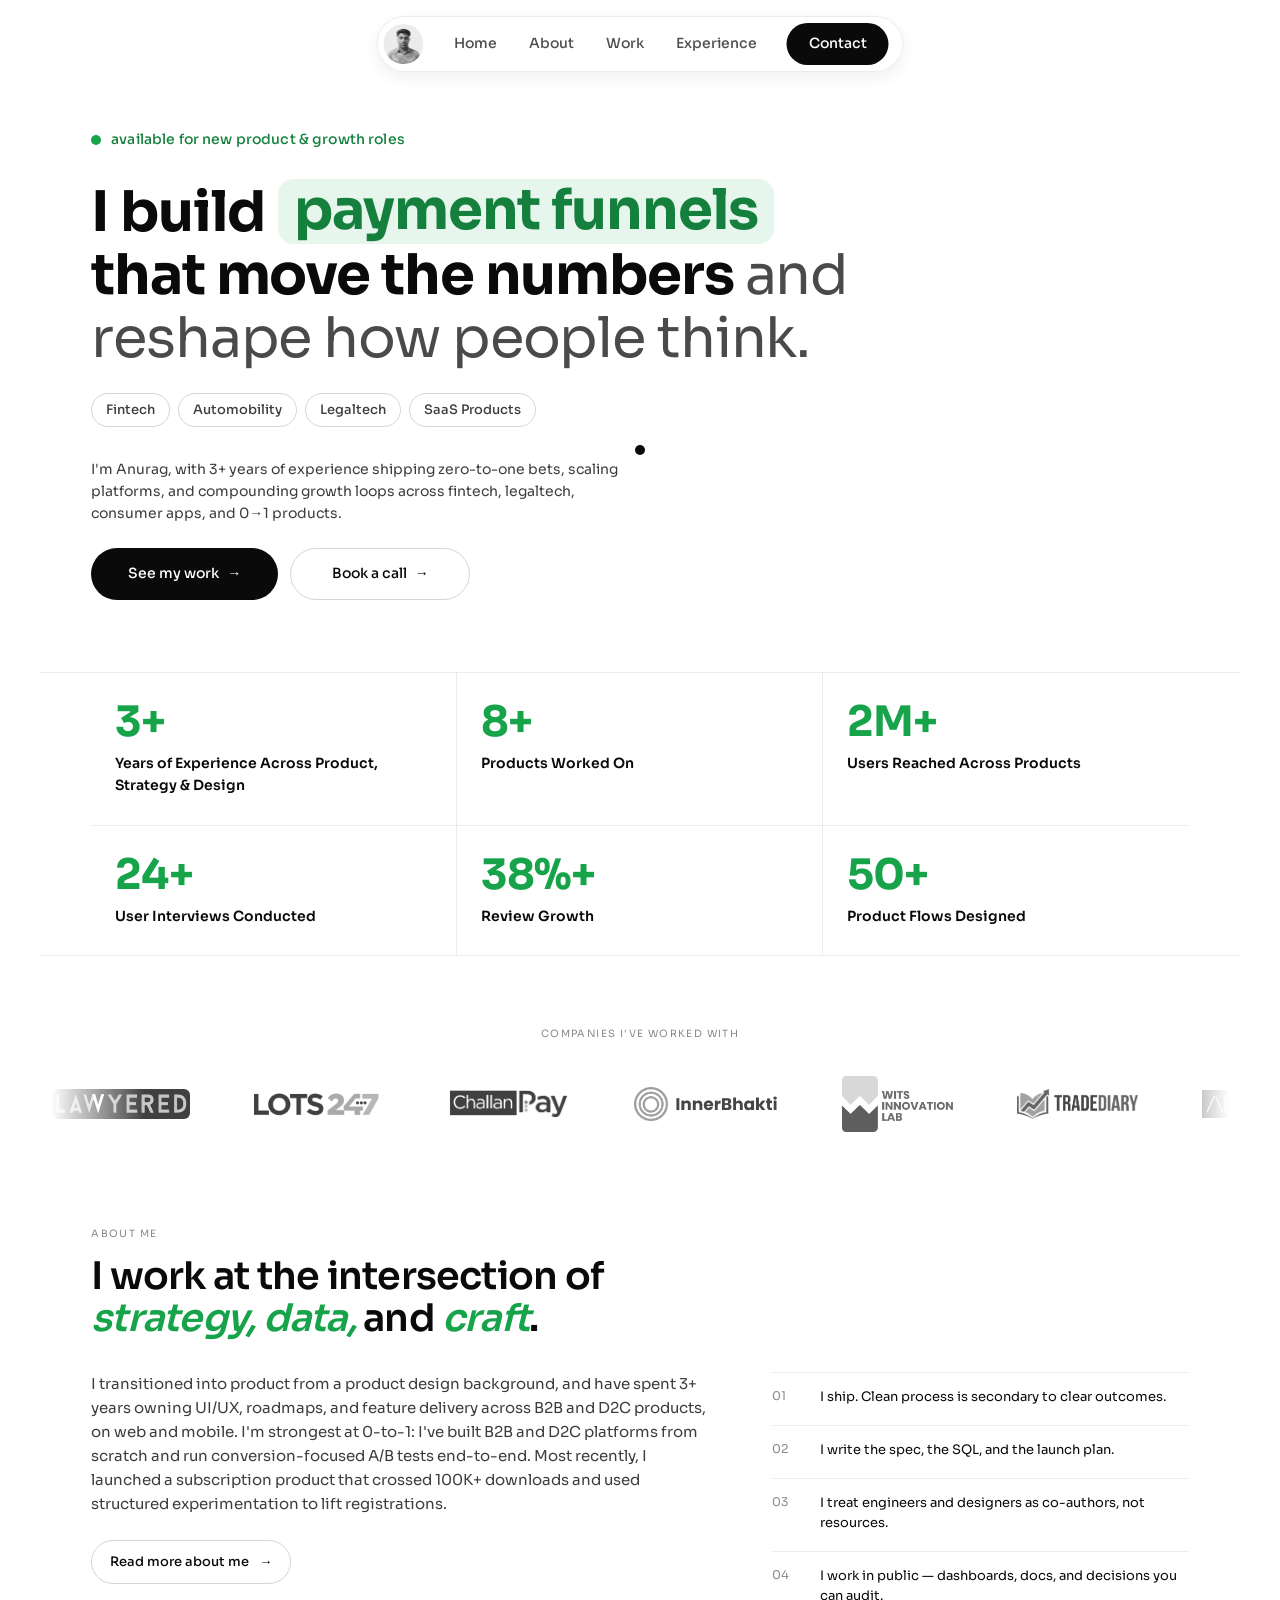
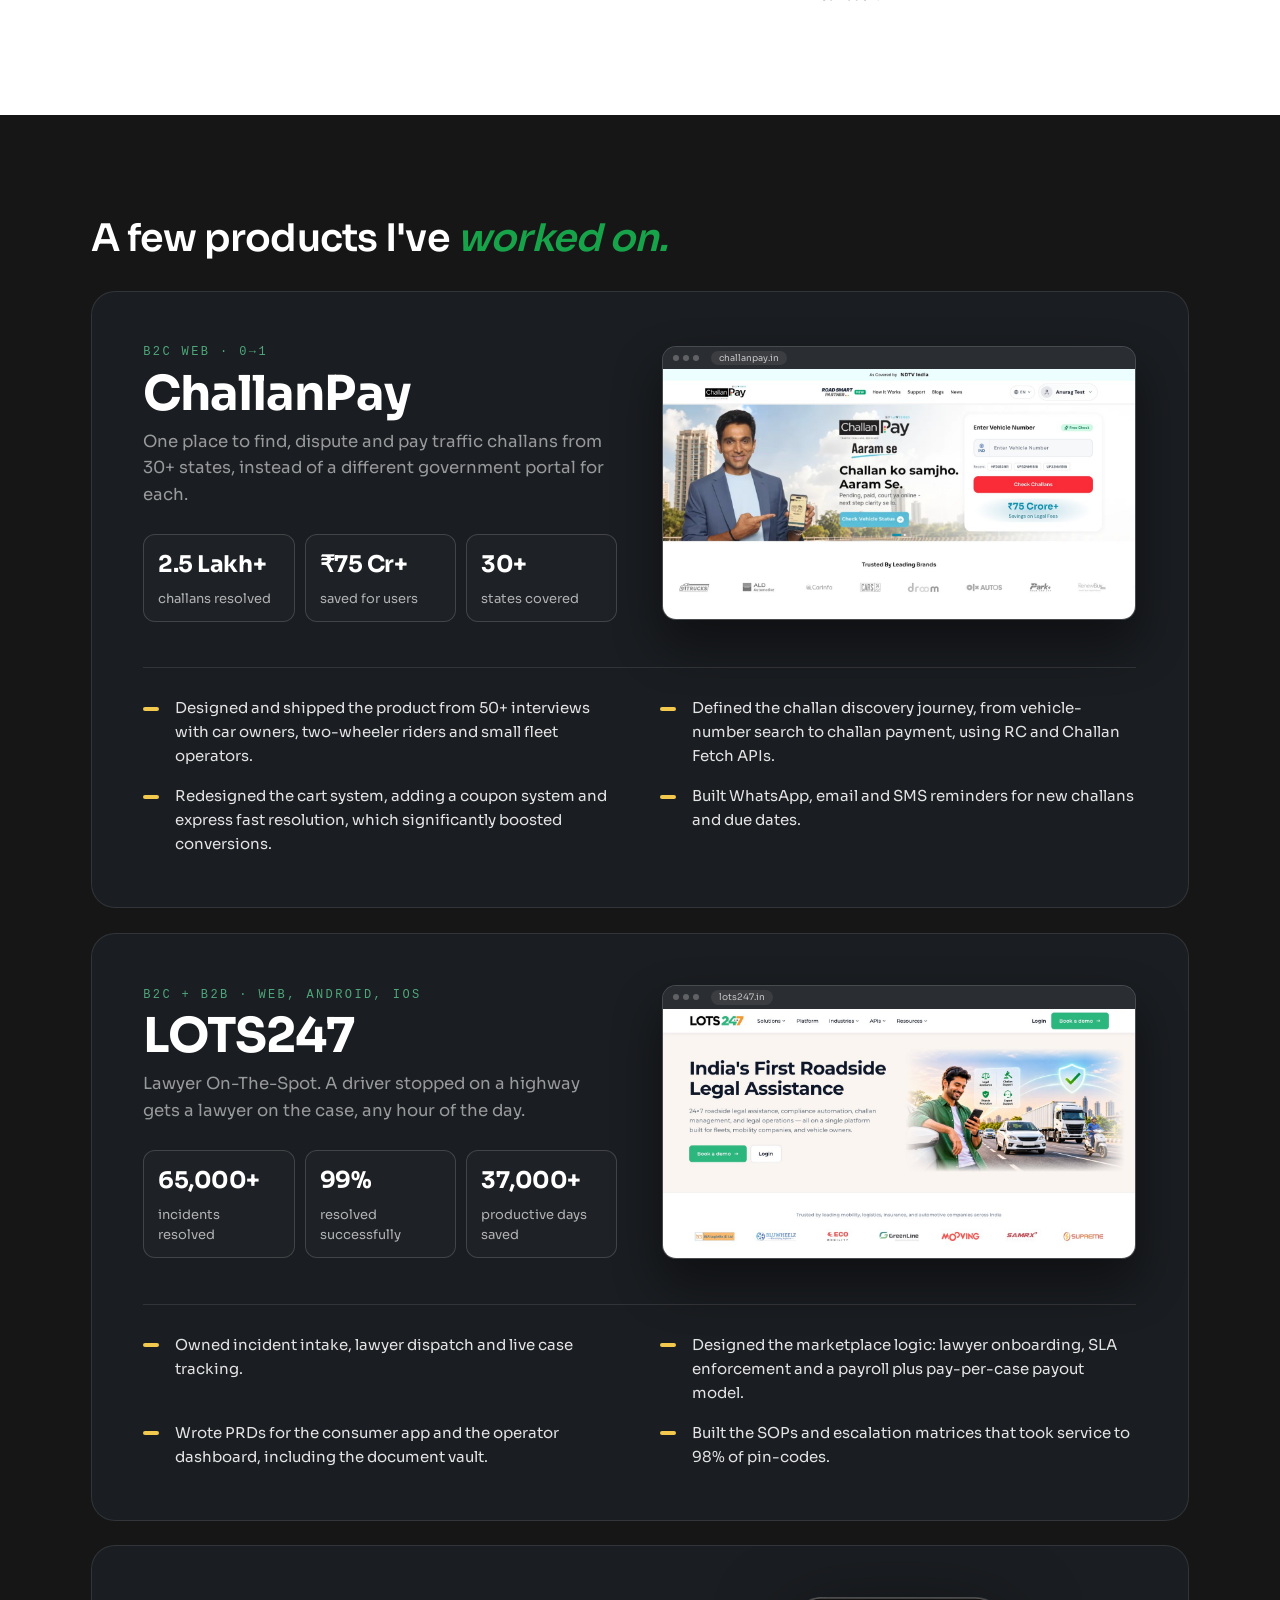
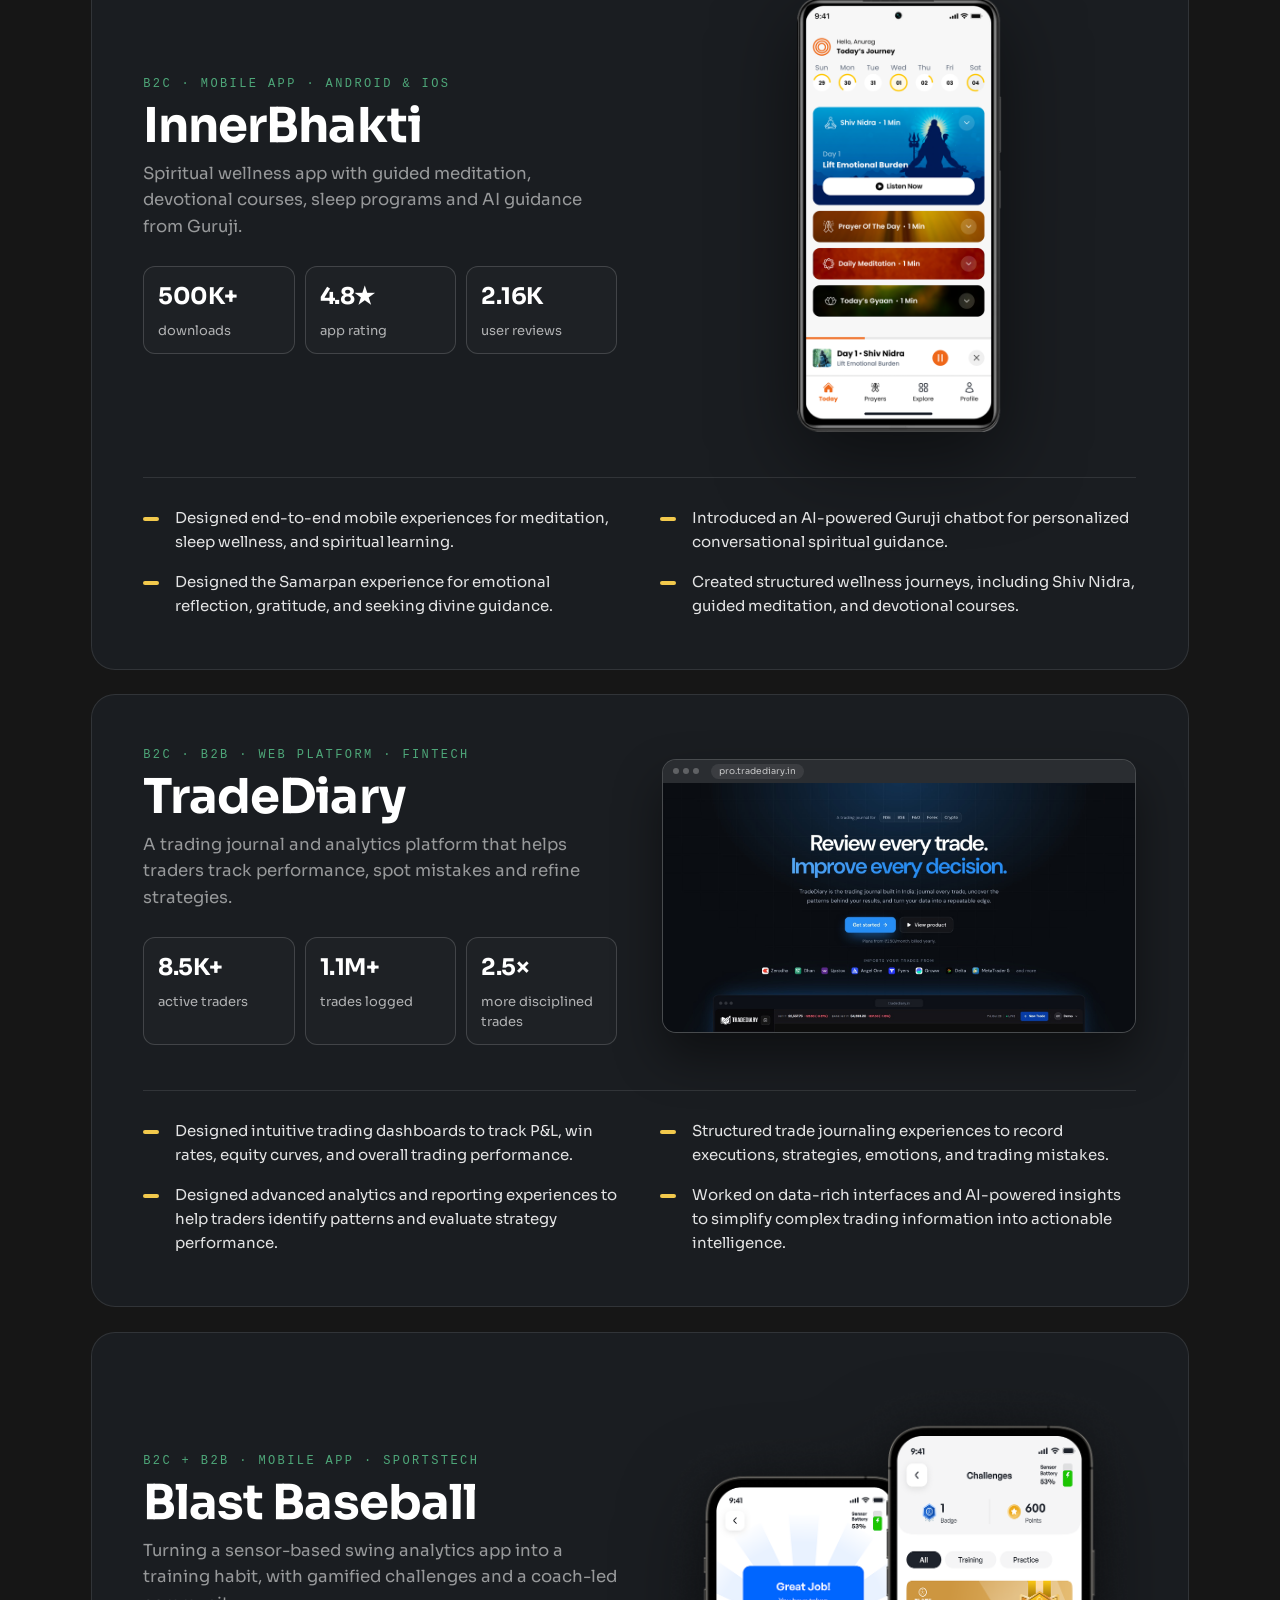
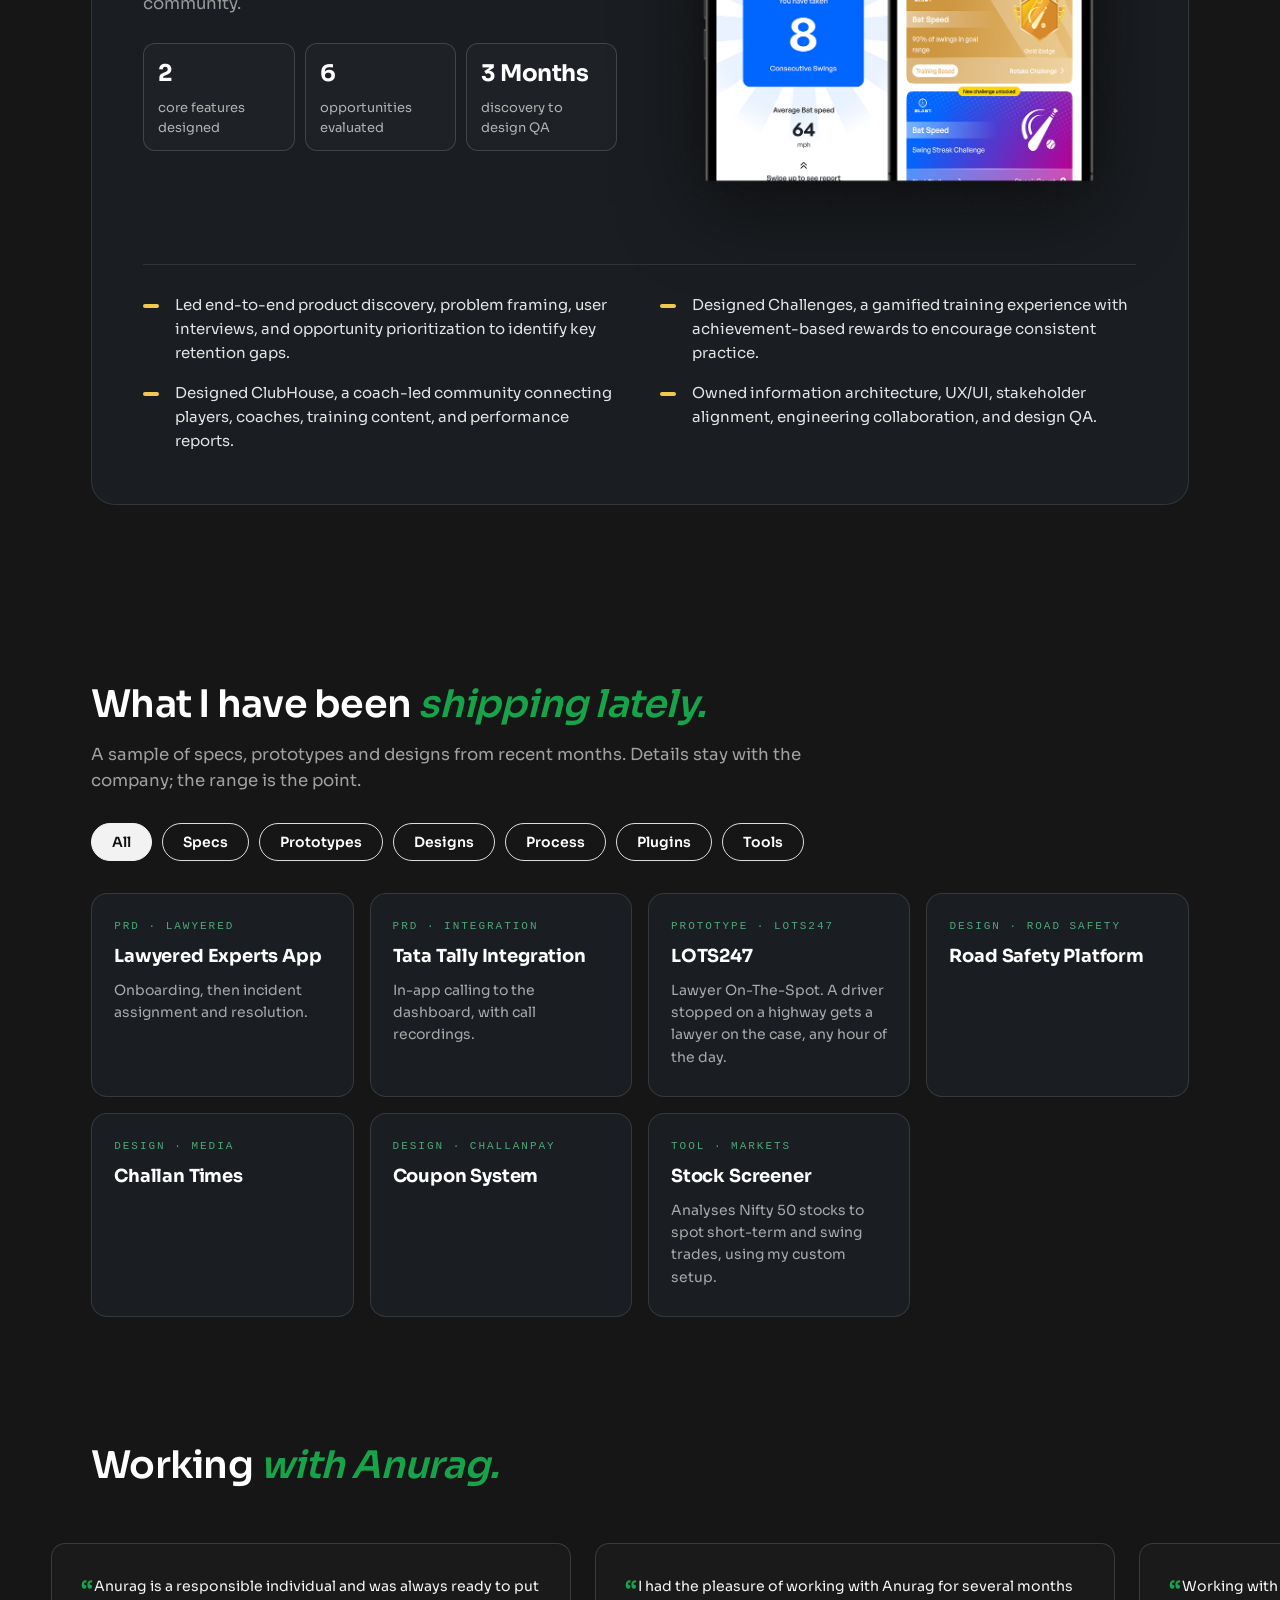
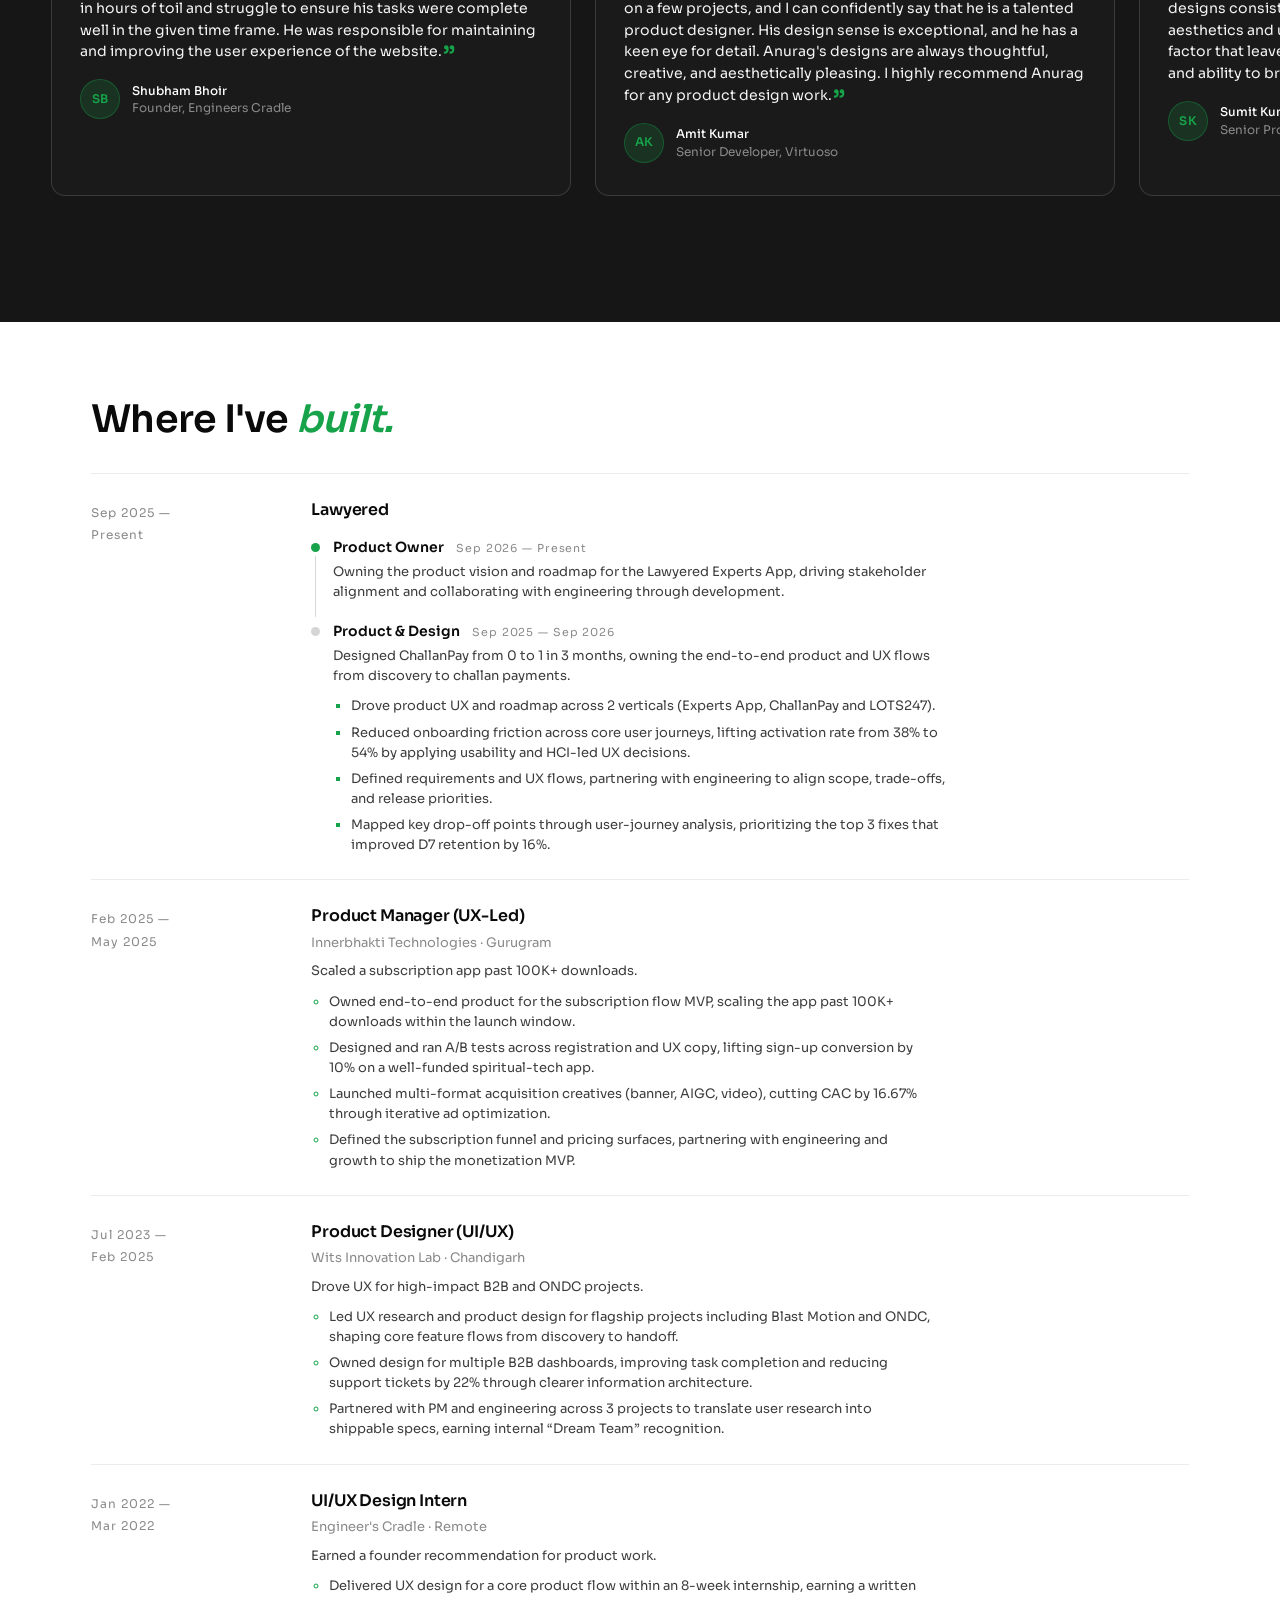
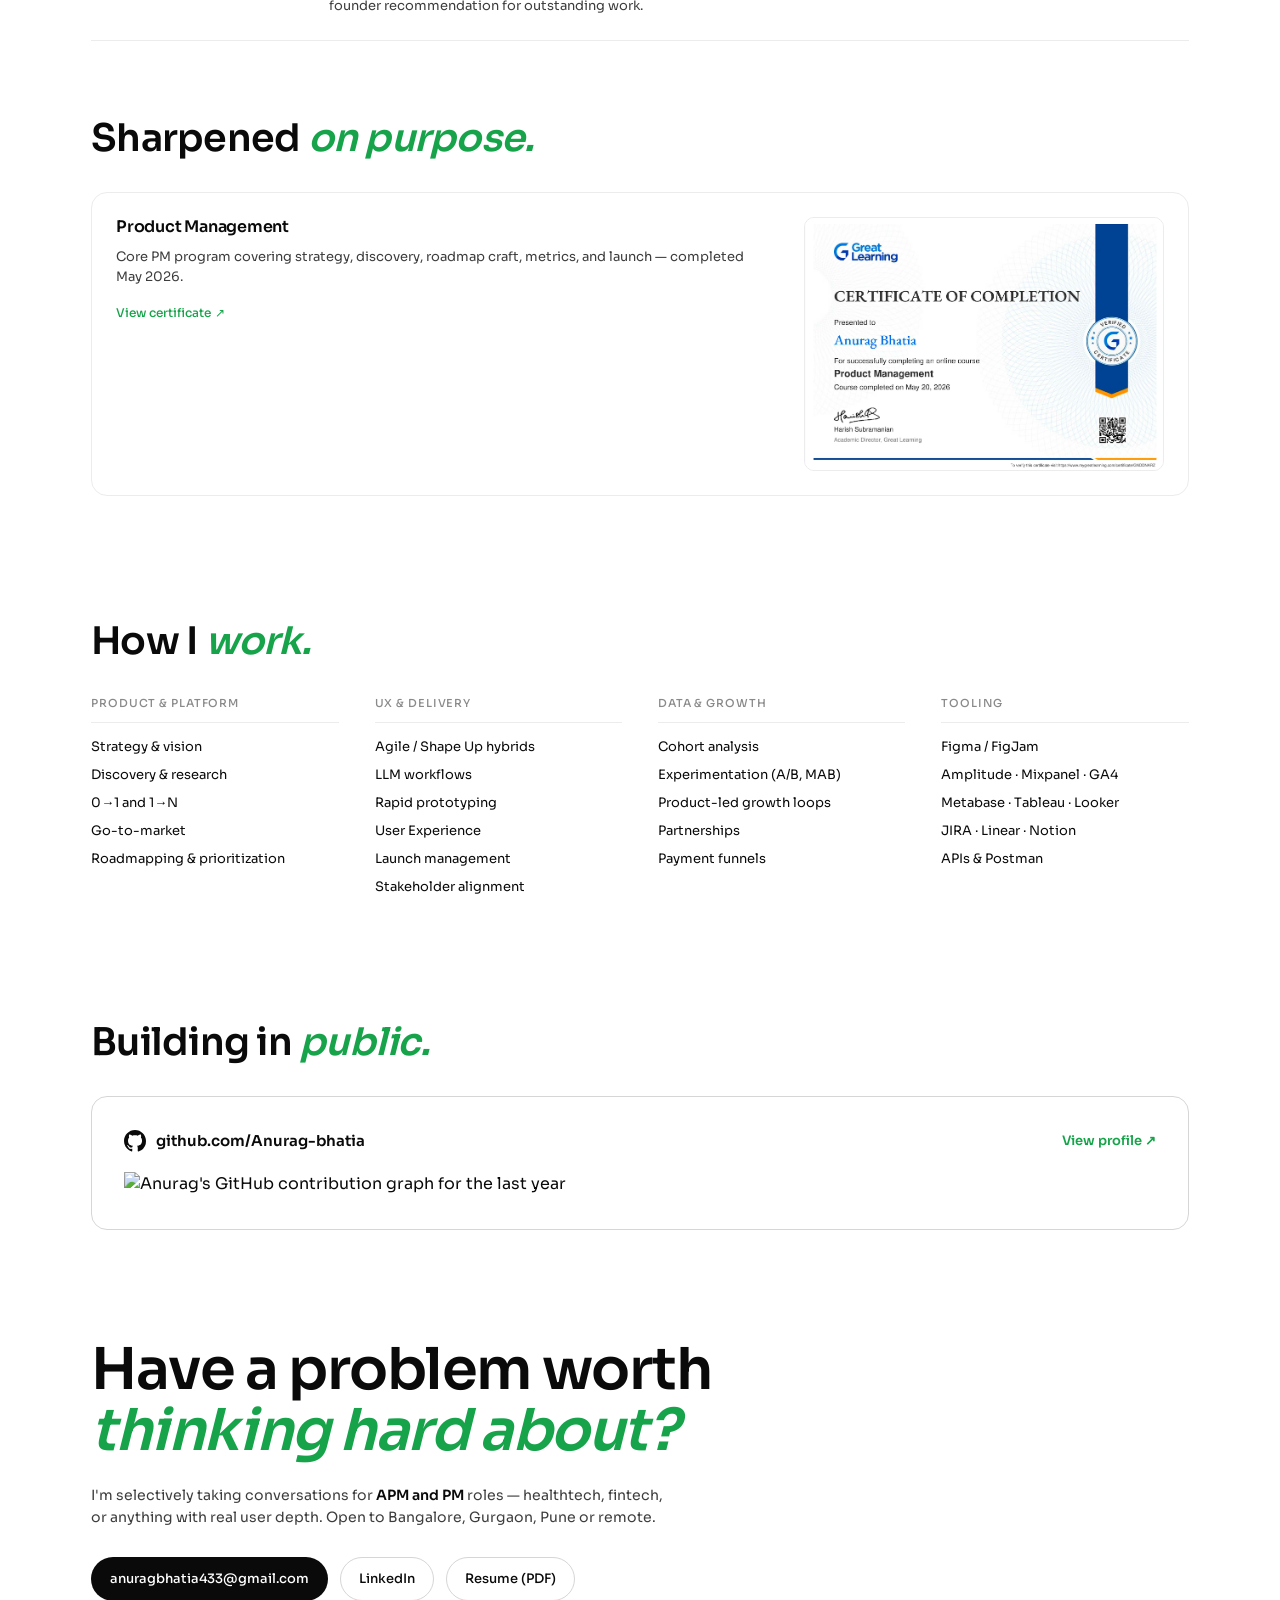
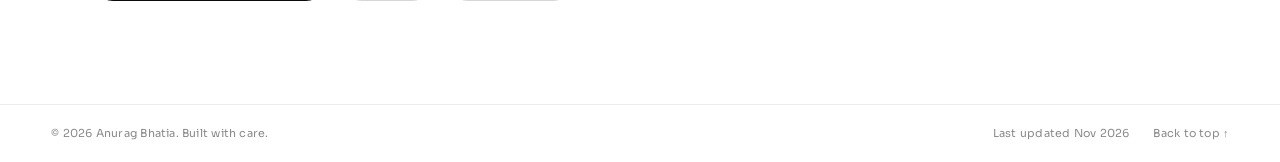
==== commit 2242ad58: "Reword ChallanPay experience line Co-Authored-By: Claude Opus 5.5 <noreply@anthropic.com>" ====
--- a/index.html
+++ b/index.html
@@ -422,7 +422,7 @@
               <li class="timeline__role">
                 <p class="timeline__role-head"><strong>Product &amp; Design</strong><span>Sep 2025 — Sep 2026</span></p>
                 <p class="timeline__note">
-                  Launched ChallanPay from 0 to 1 in 3 months, owning end-to-end product scope from discovery to GA across a 5-person engineering squad.
+                  Designed ChallanPay from 0 to 1 in 3 months, owning the end-to-end product and UX flows from discovery to challan payments.
                 </p>
                 <ul class="timeline__points">
                   <li>Drove product UX and roadmap across 2 verticals (Experts App, ChallanPay and LOTS247).</li>
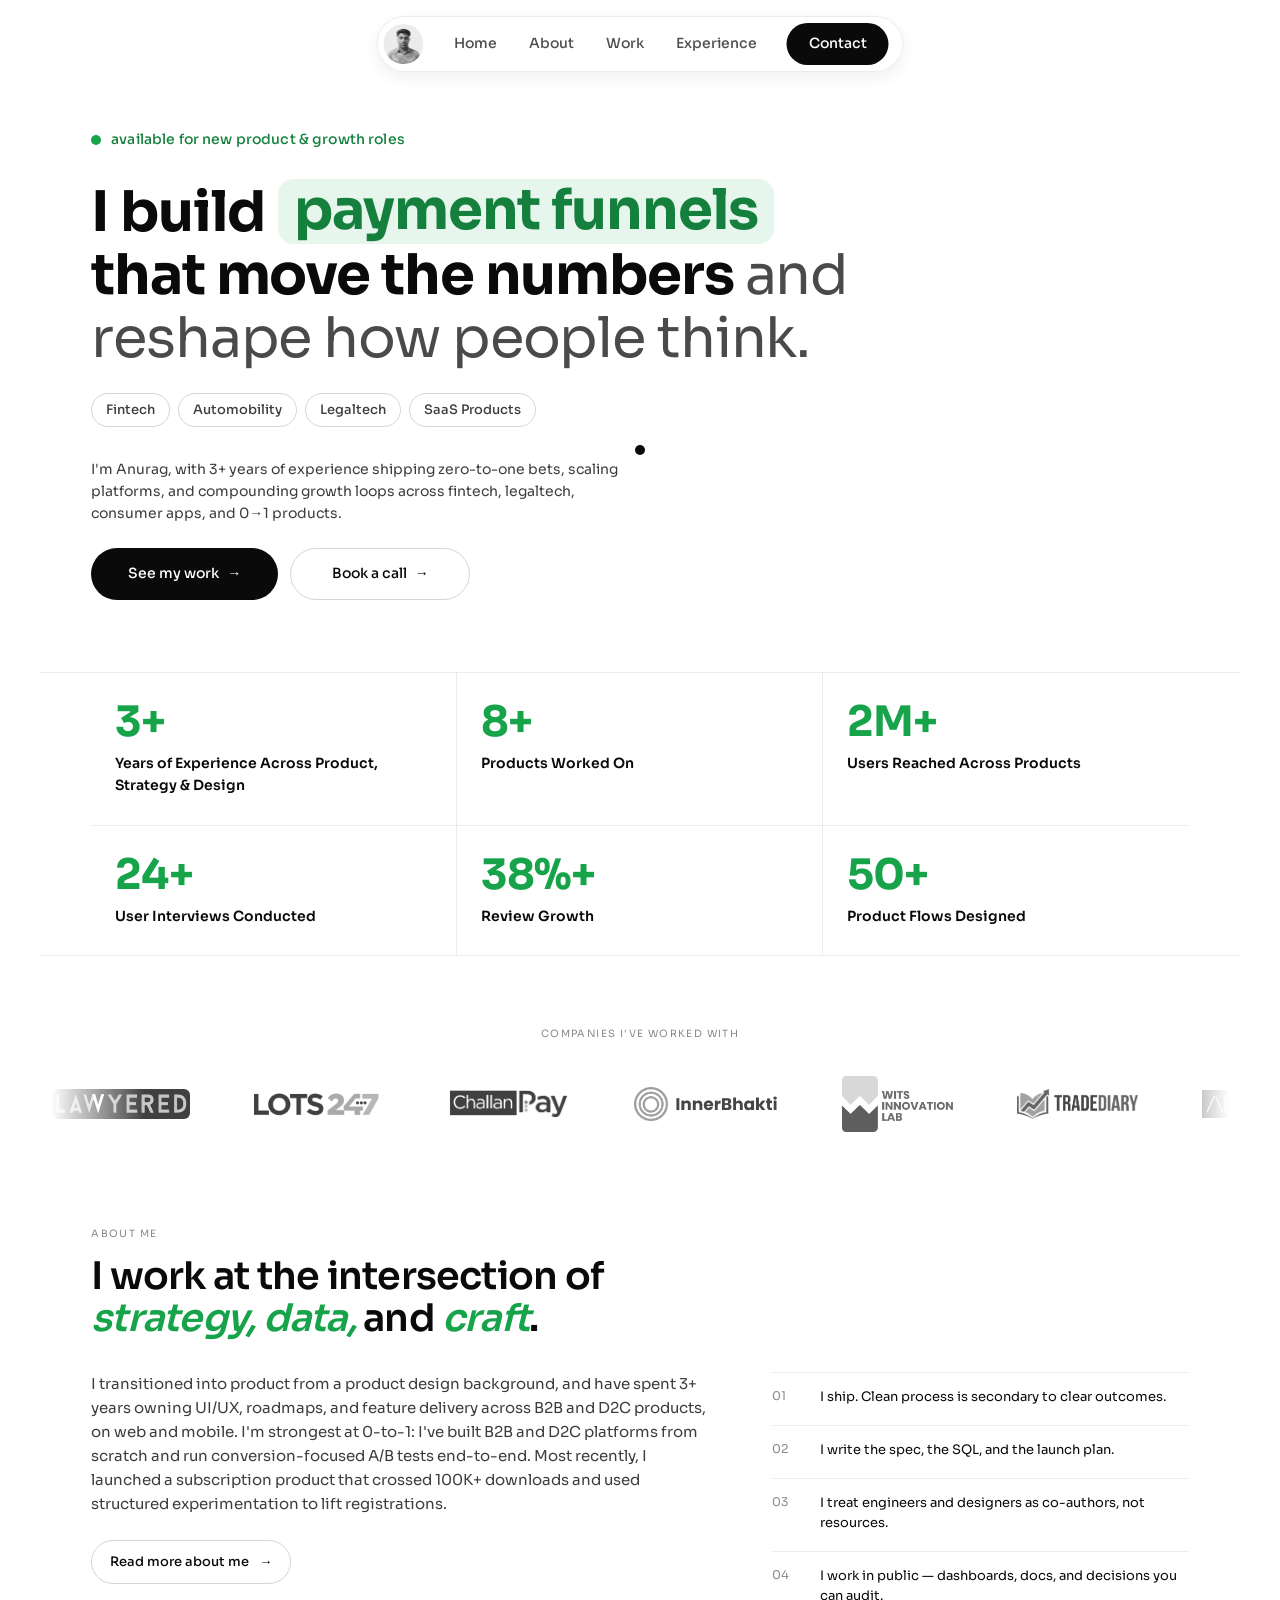
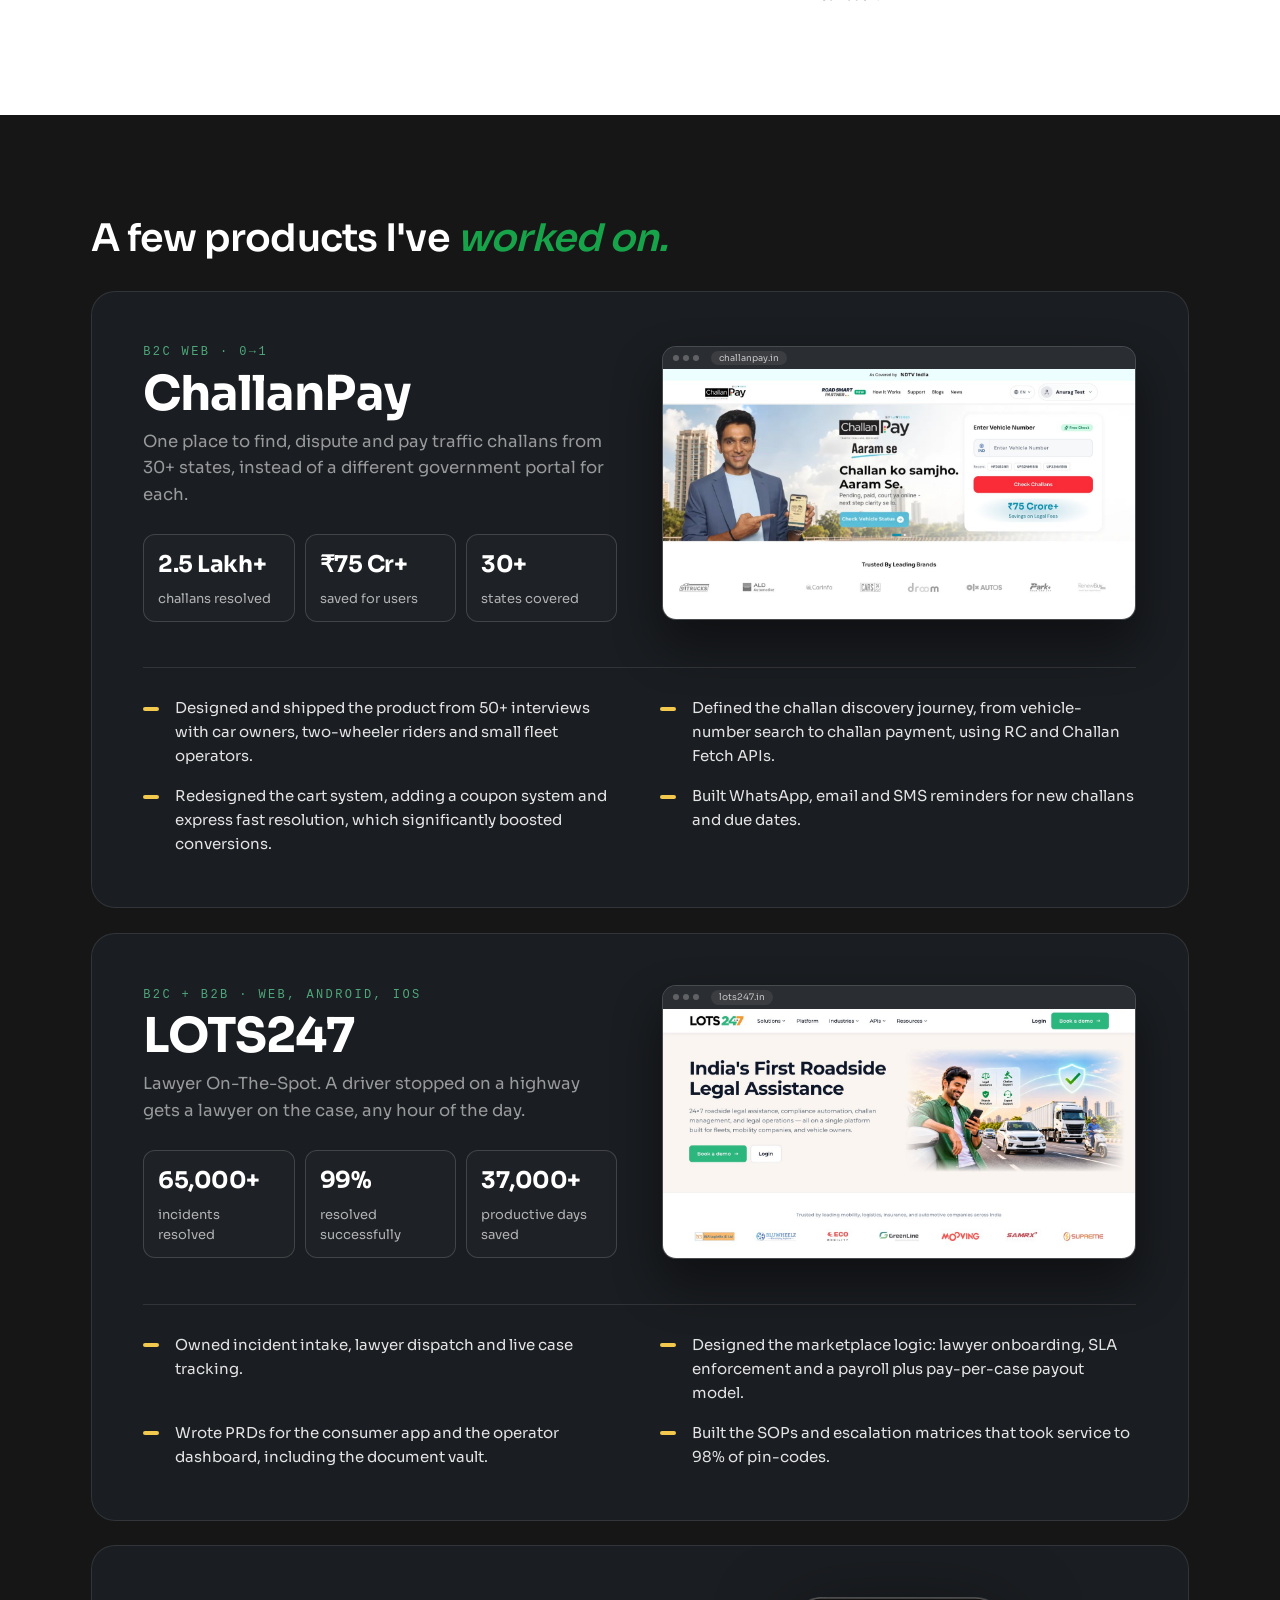
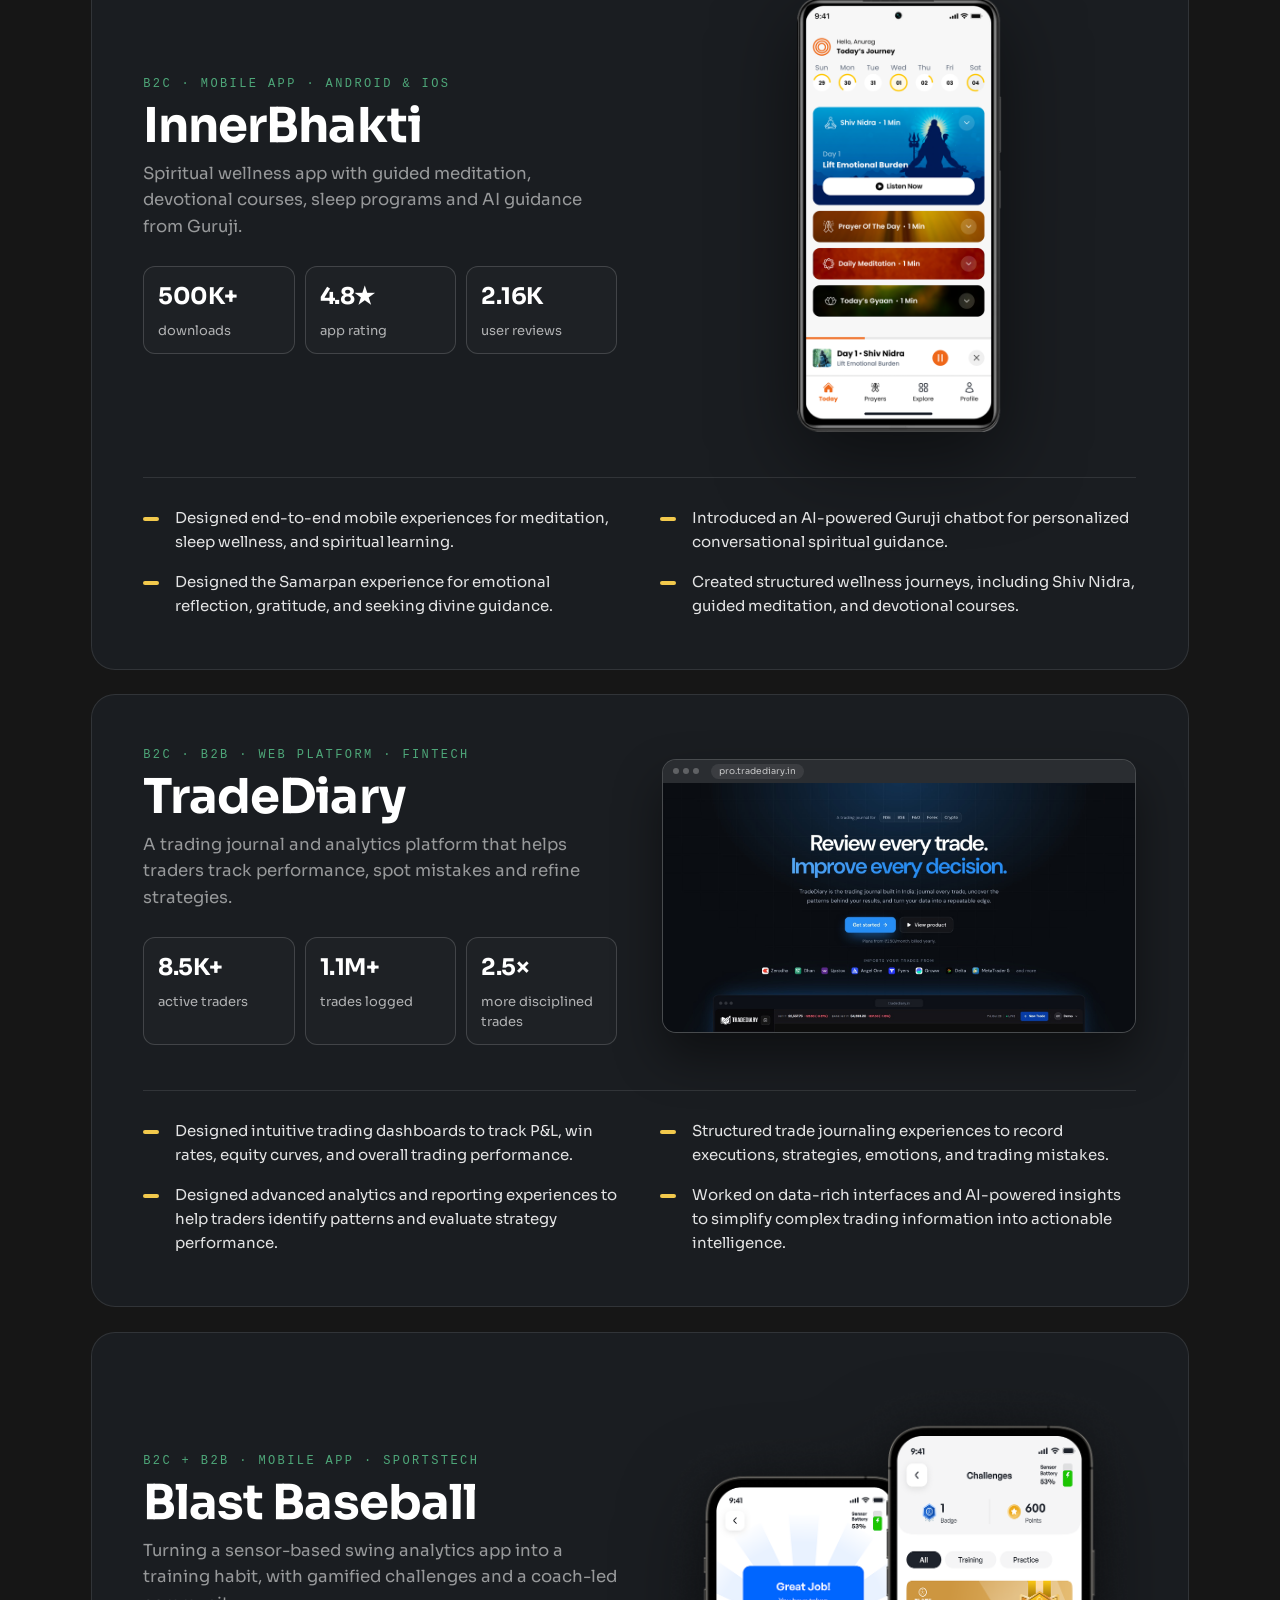
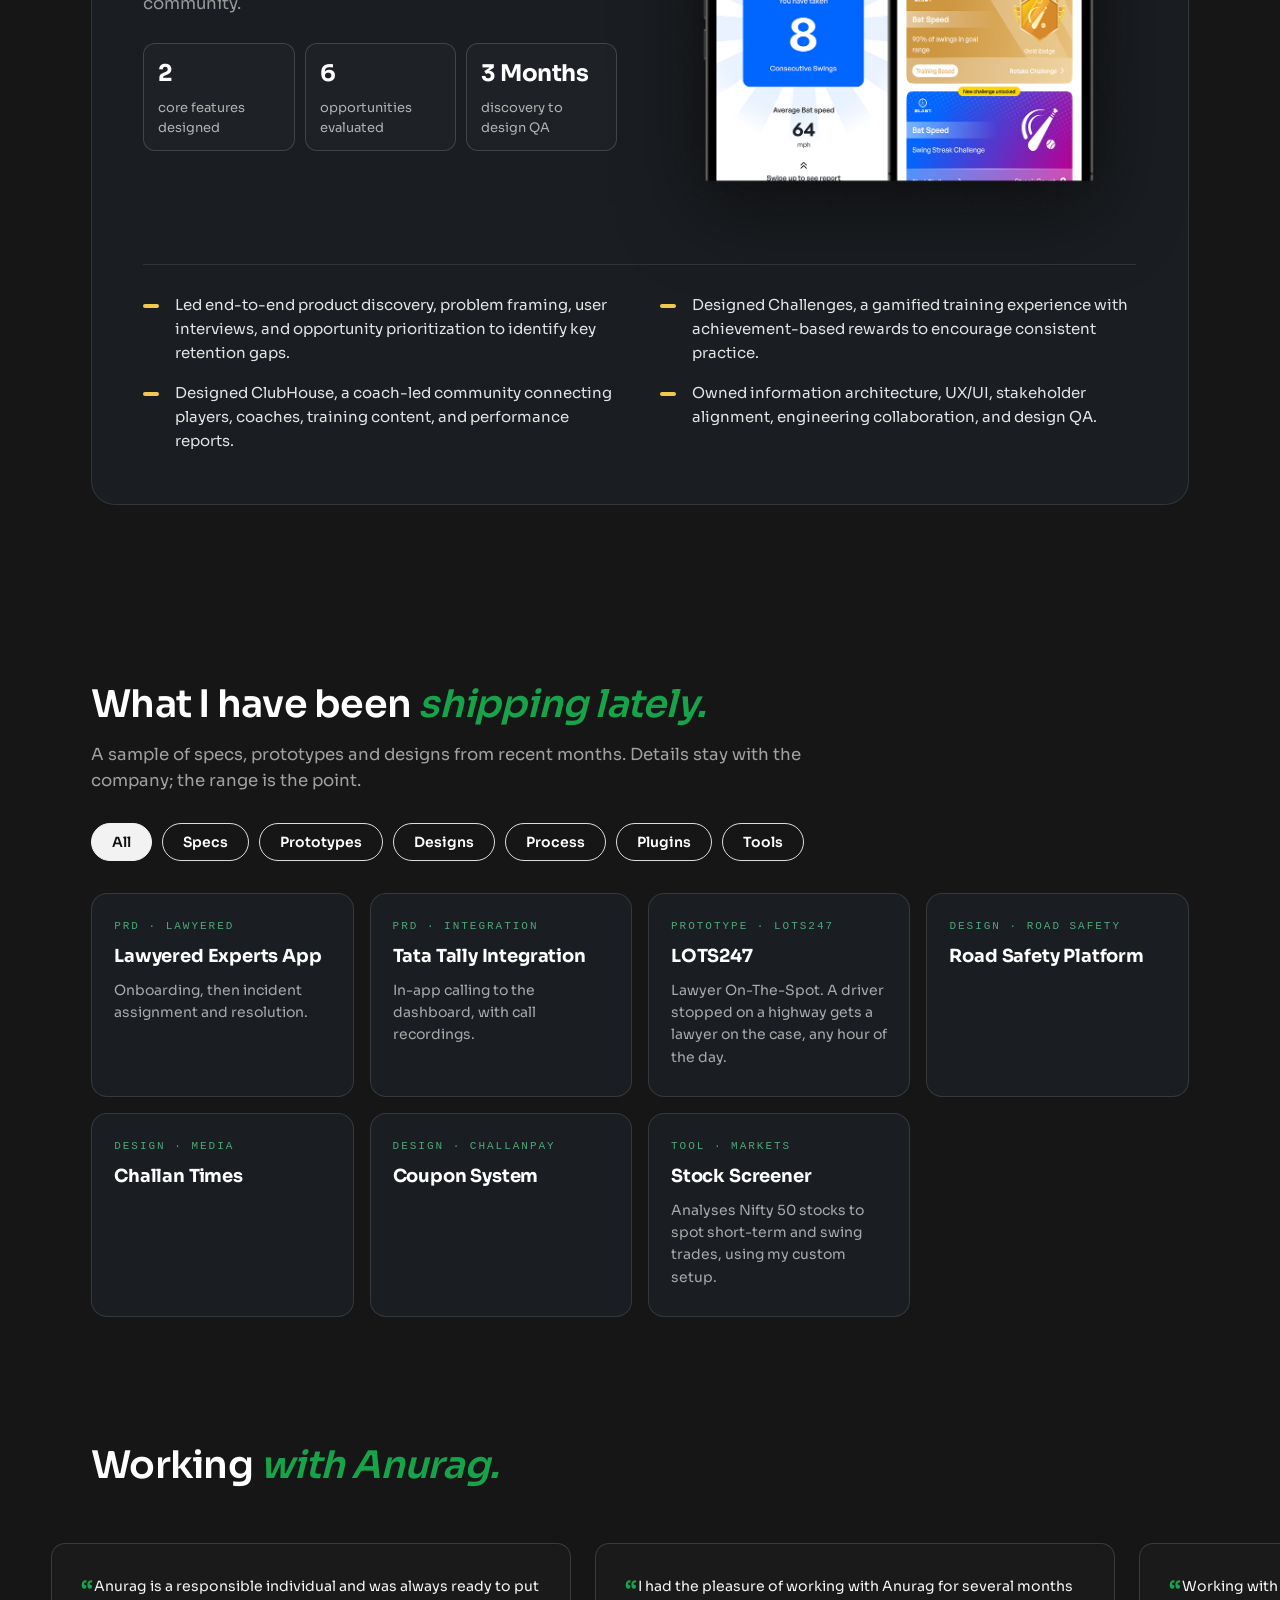
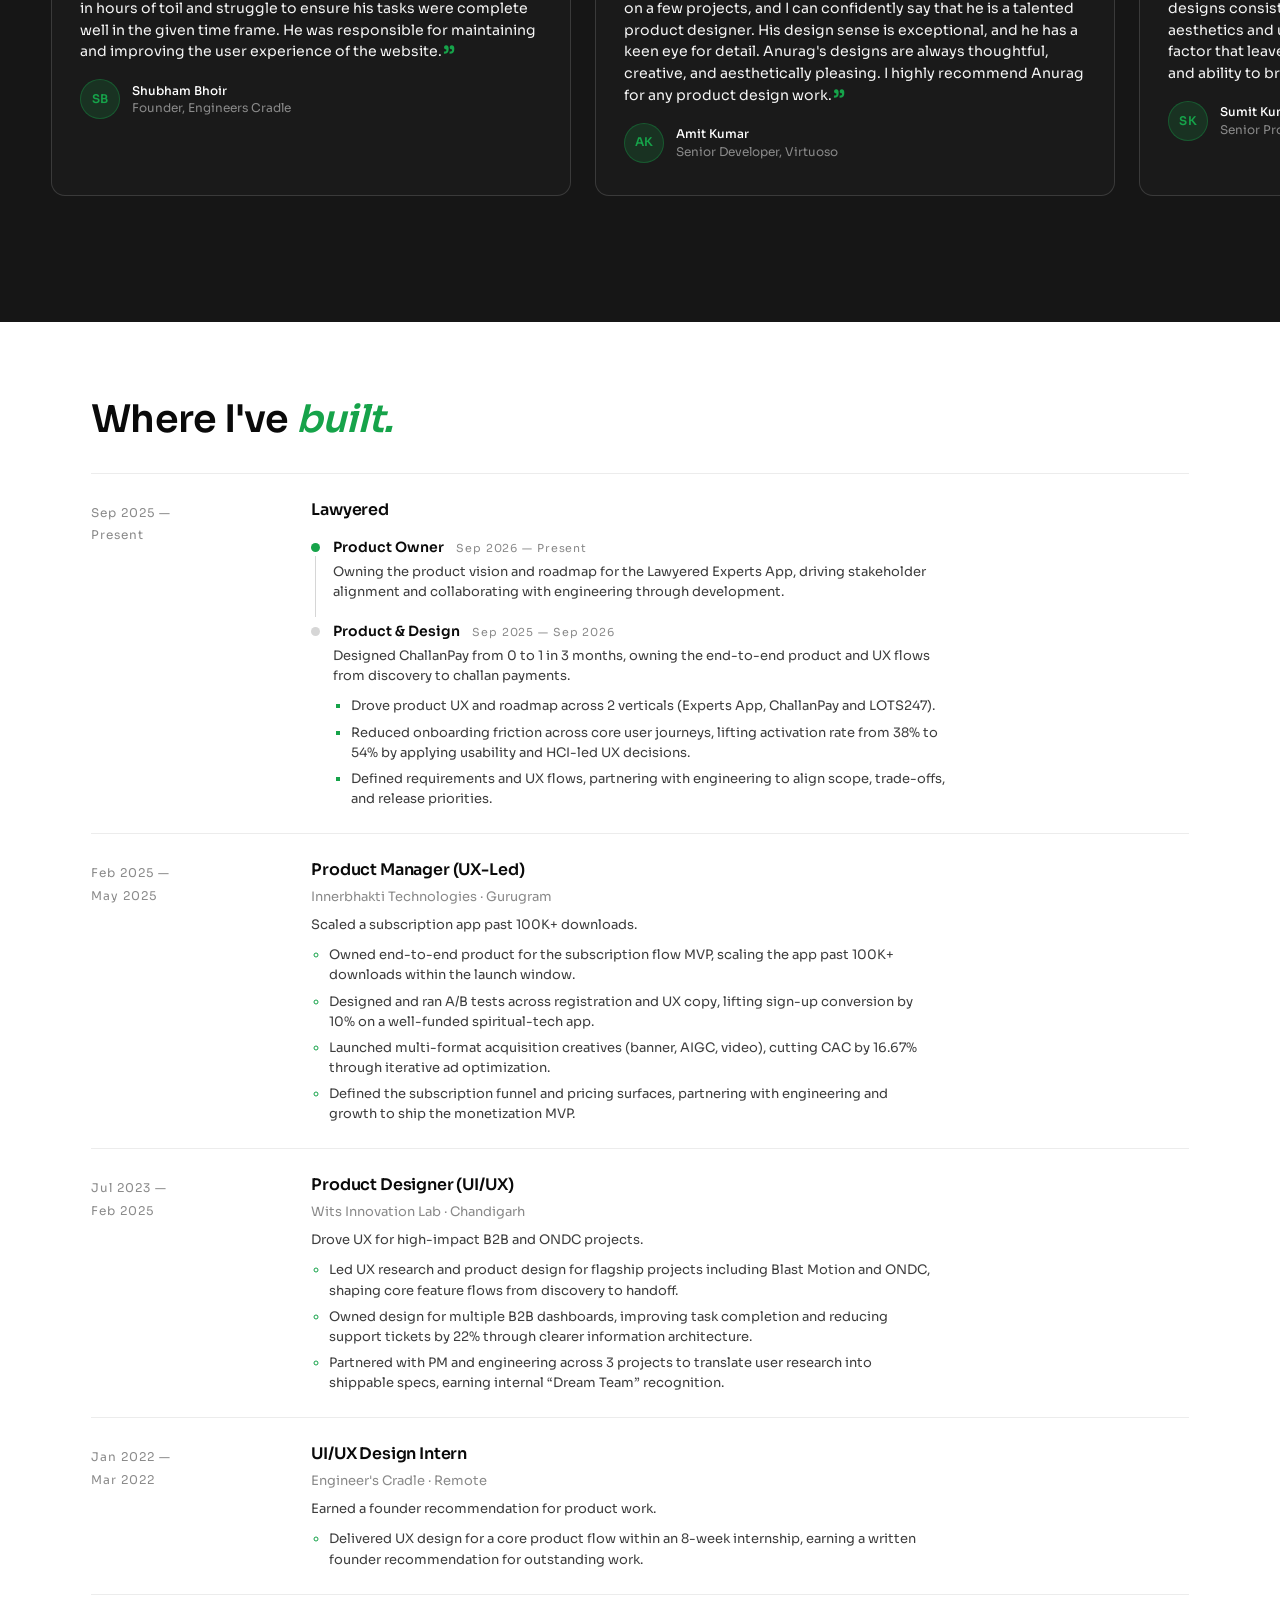
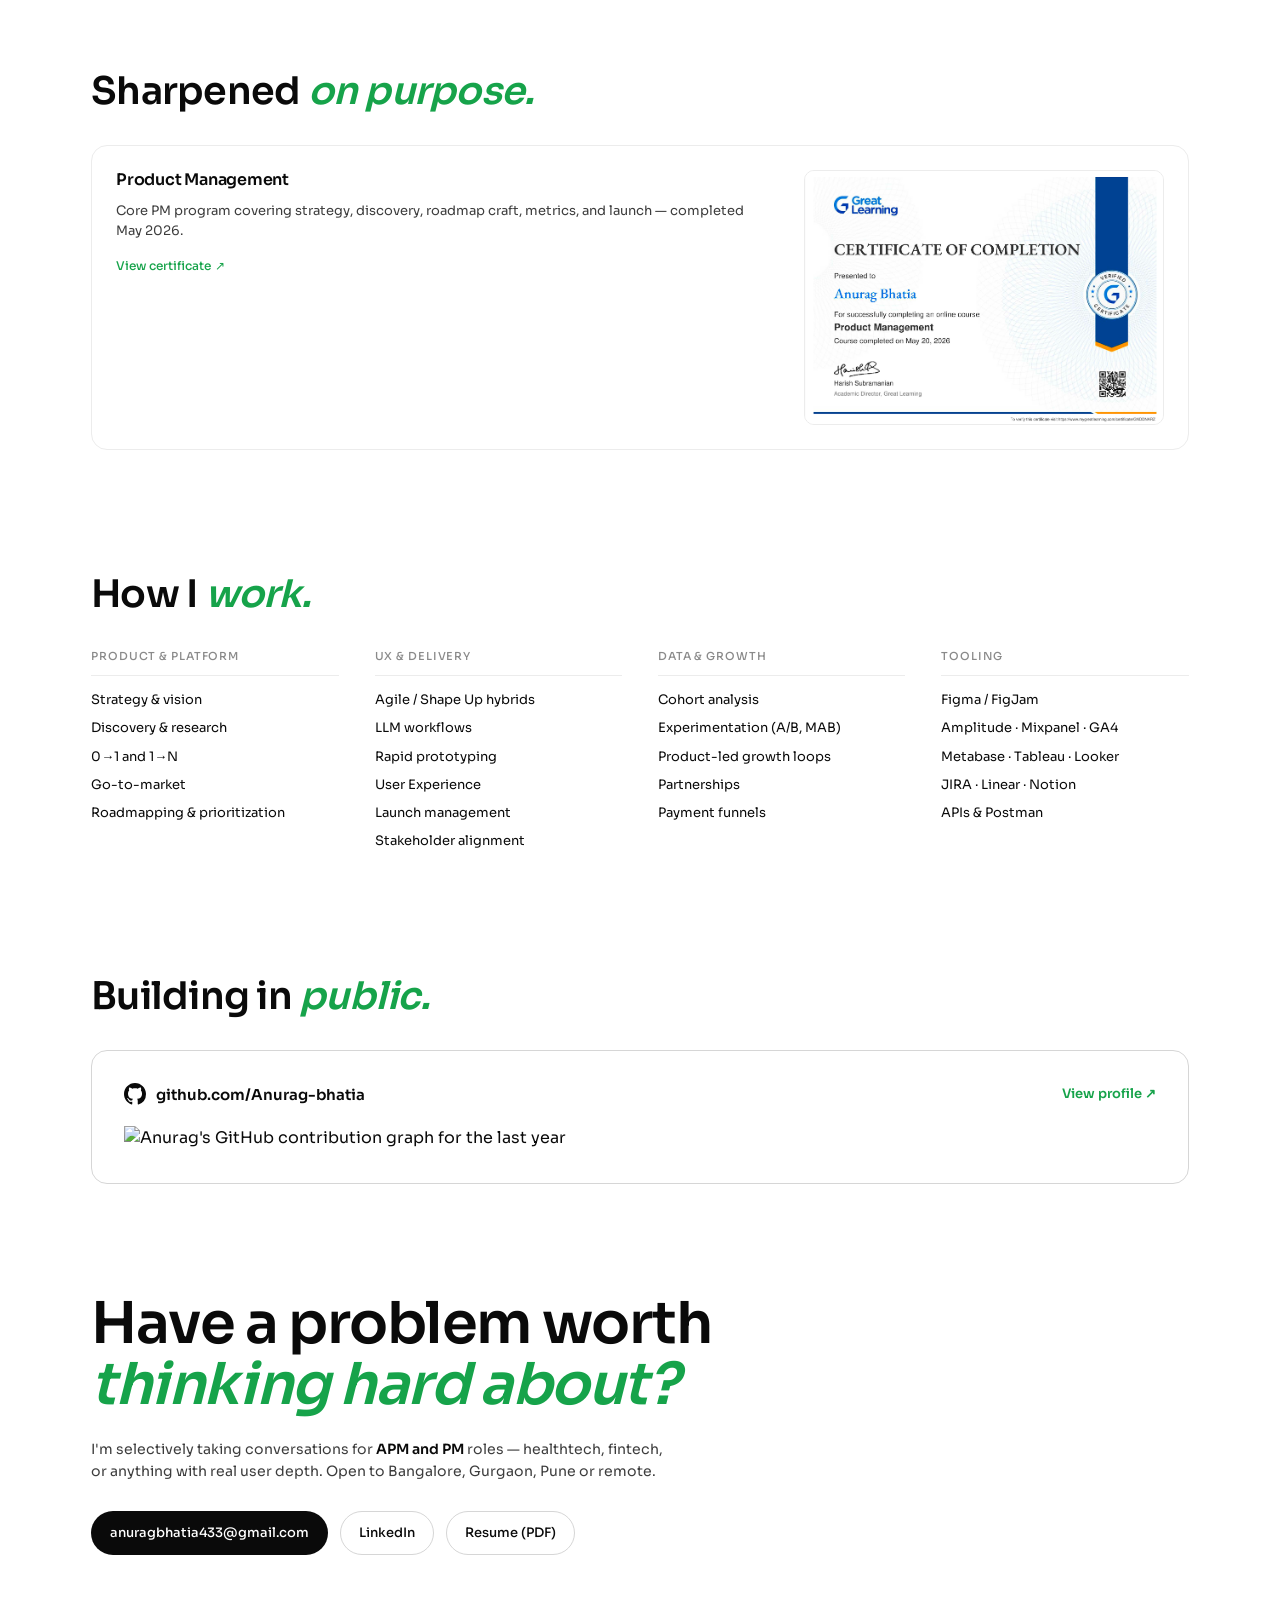
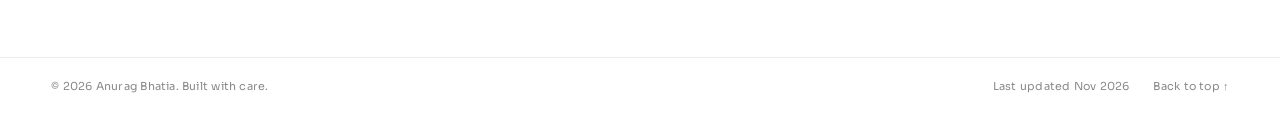
==== commit 53c2731f: "Remove D7 retention bullet Co-Authored-By: Claude Opus 5.5 <noreply@anthropic.com>" ====
--- a/index.html
+++ b/index.html
@@ -428,7 +428,6 @@
                   <li>Drove product UX and roadmap across 2 verticals (Experts App, ChallanPay and LOTS247).</li>
                   <li>Reduced onboarding friction across core user journeys, lifting activation rate from 38% to 54% by applying usability and HCI-led UX decisions.</li>
                   <li>Defined requirements and UX flows, partnering with engineering to align scope, trade-offs, and release priorities.</li>
-                  <li>Mapped key drop-off points through user-journey analysis, prioritizing the top 3 fixes that improved D7 retention by 16%.</li>
                 </ul>
               </li>
             </ol>
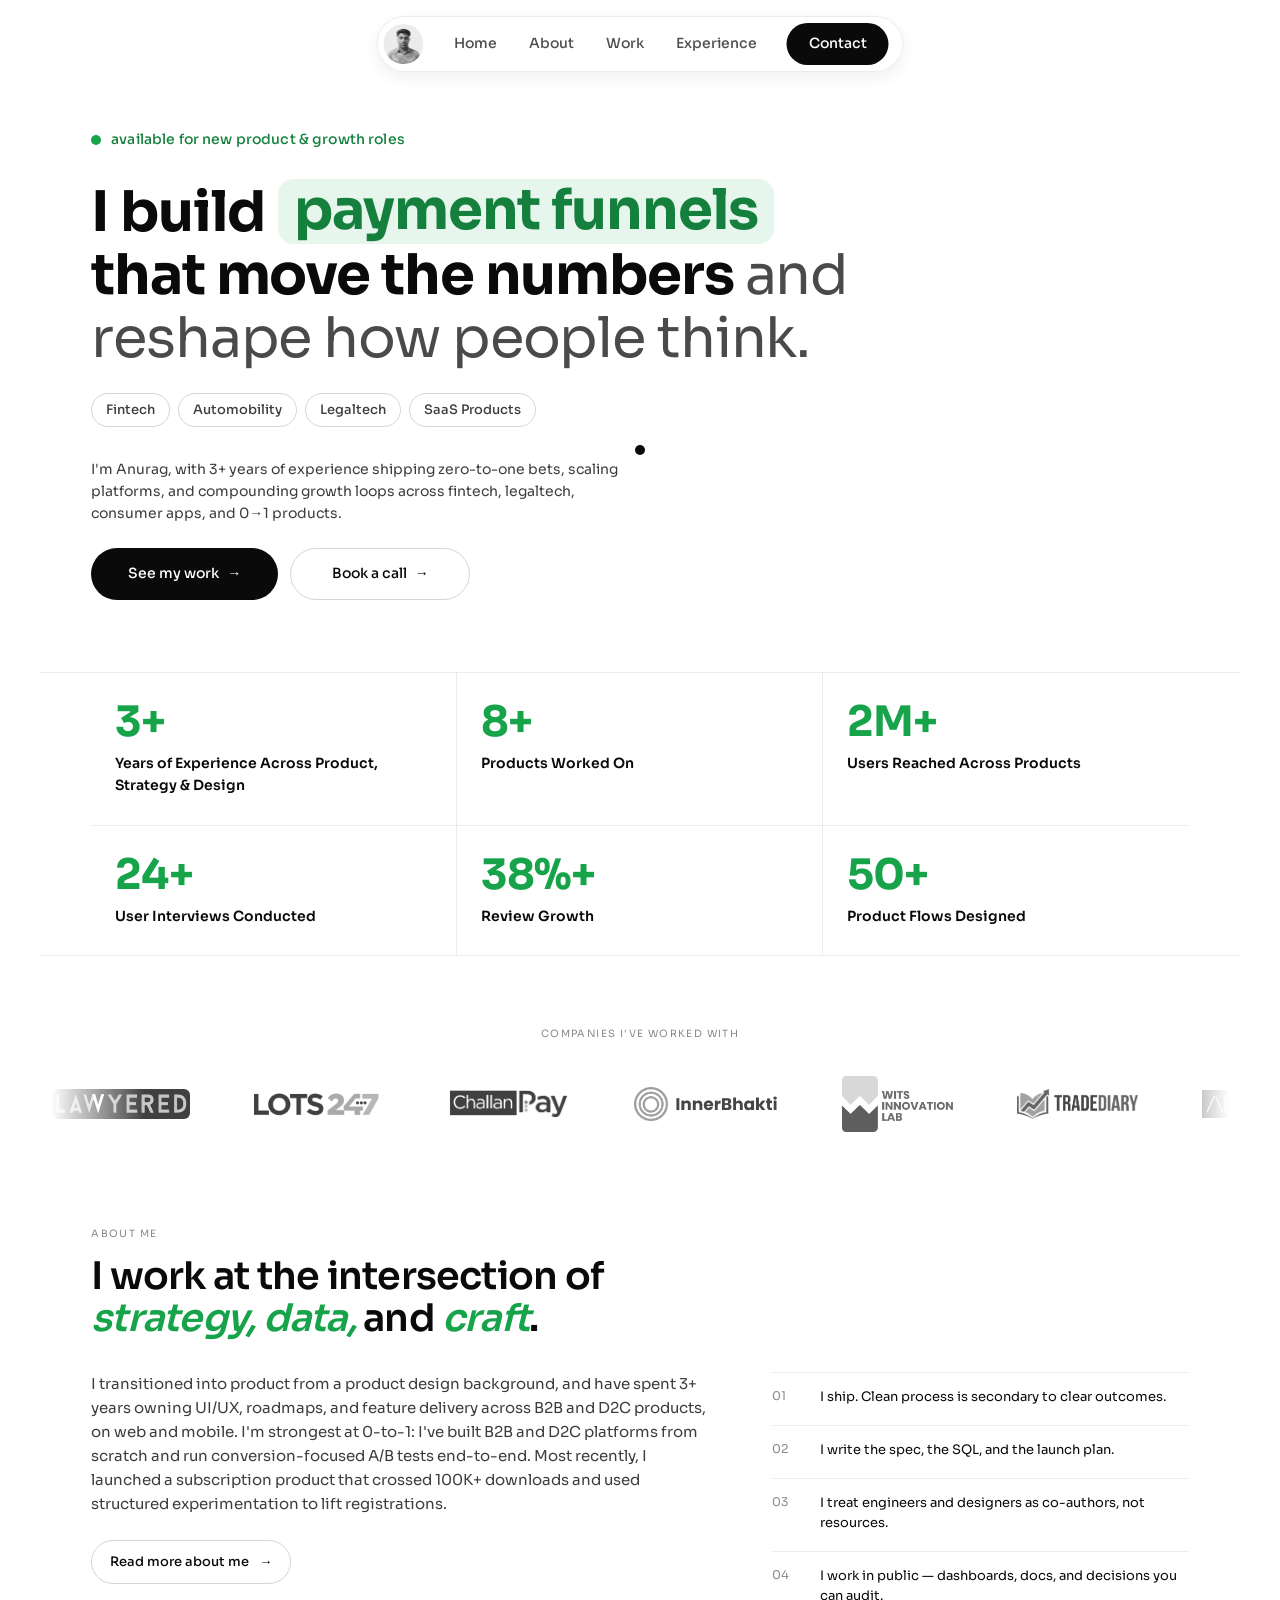
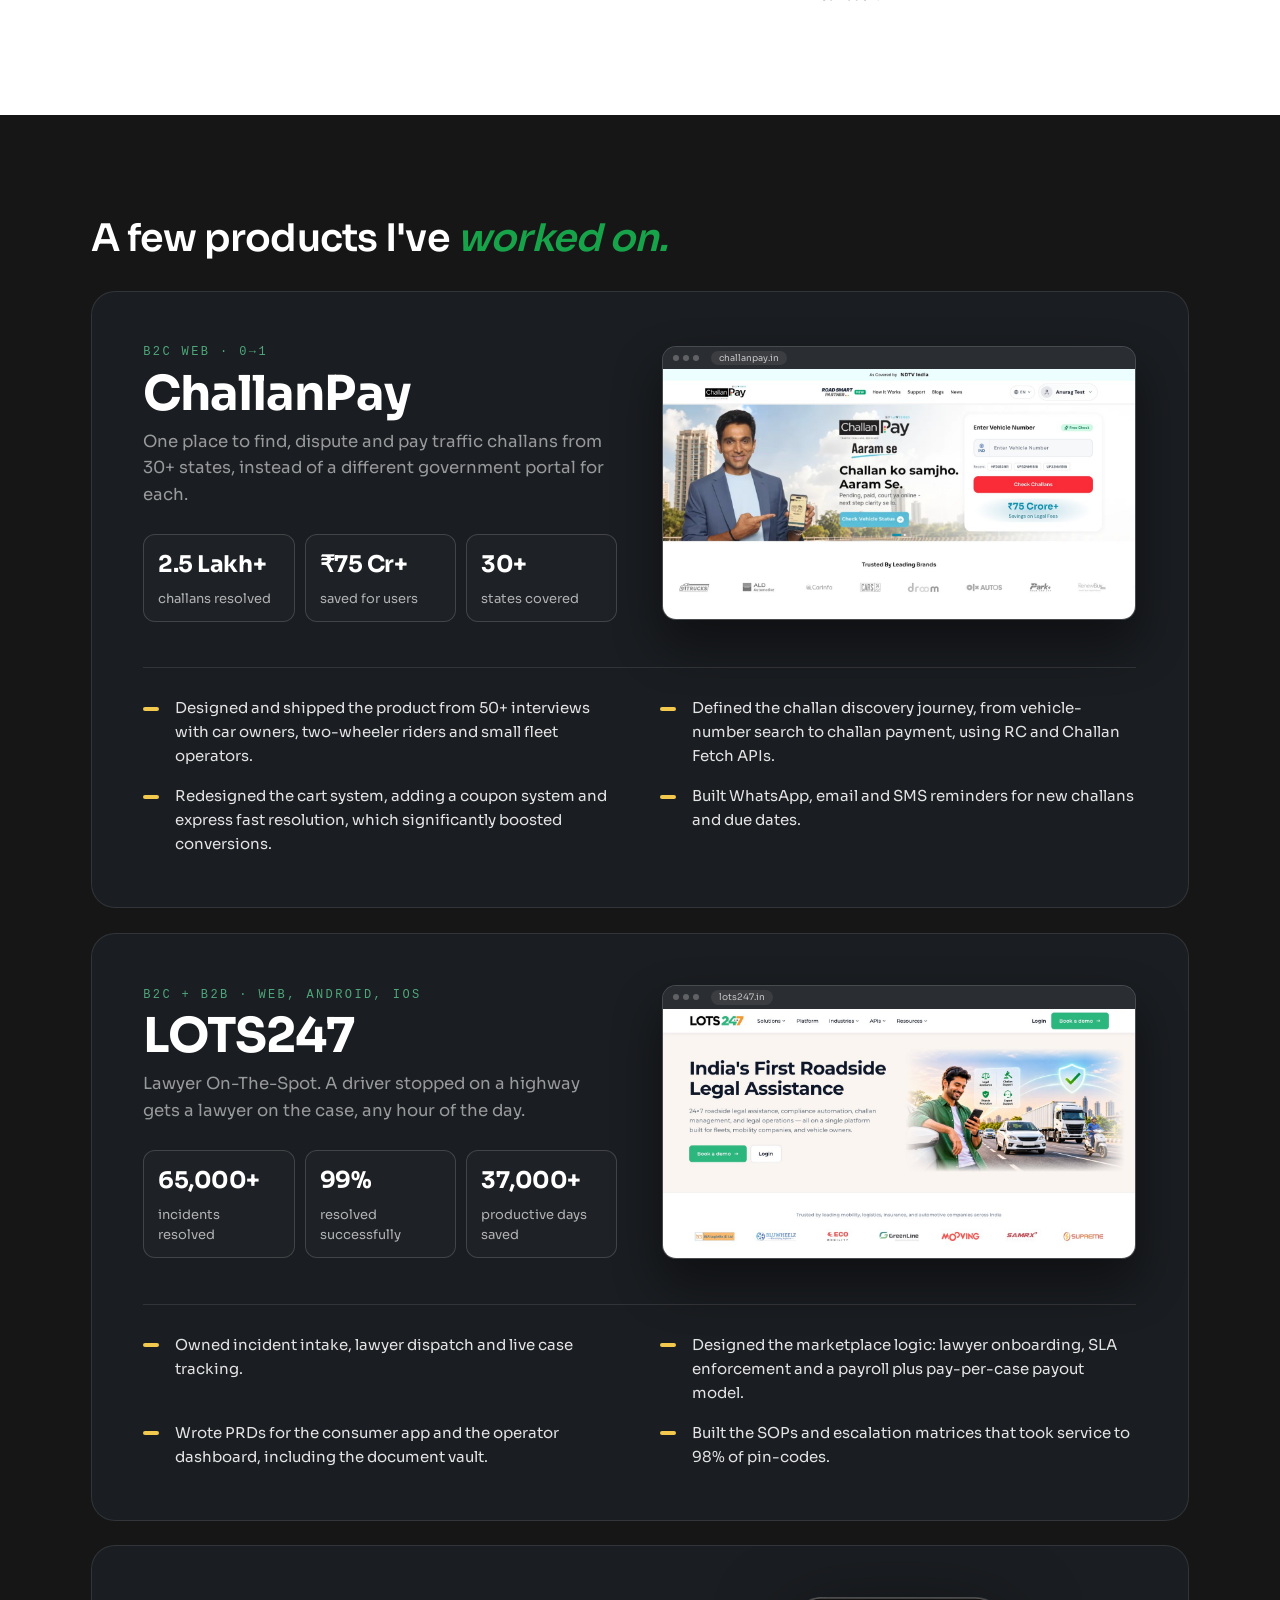
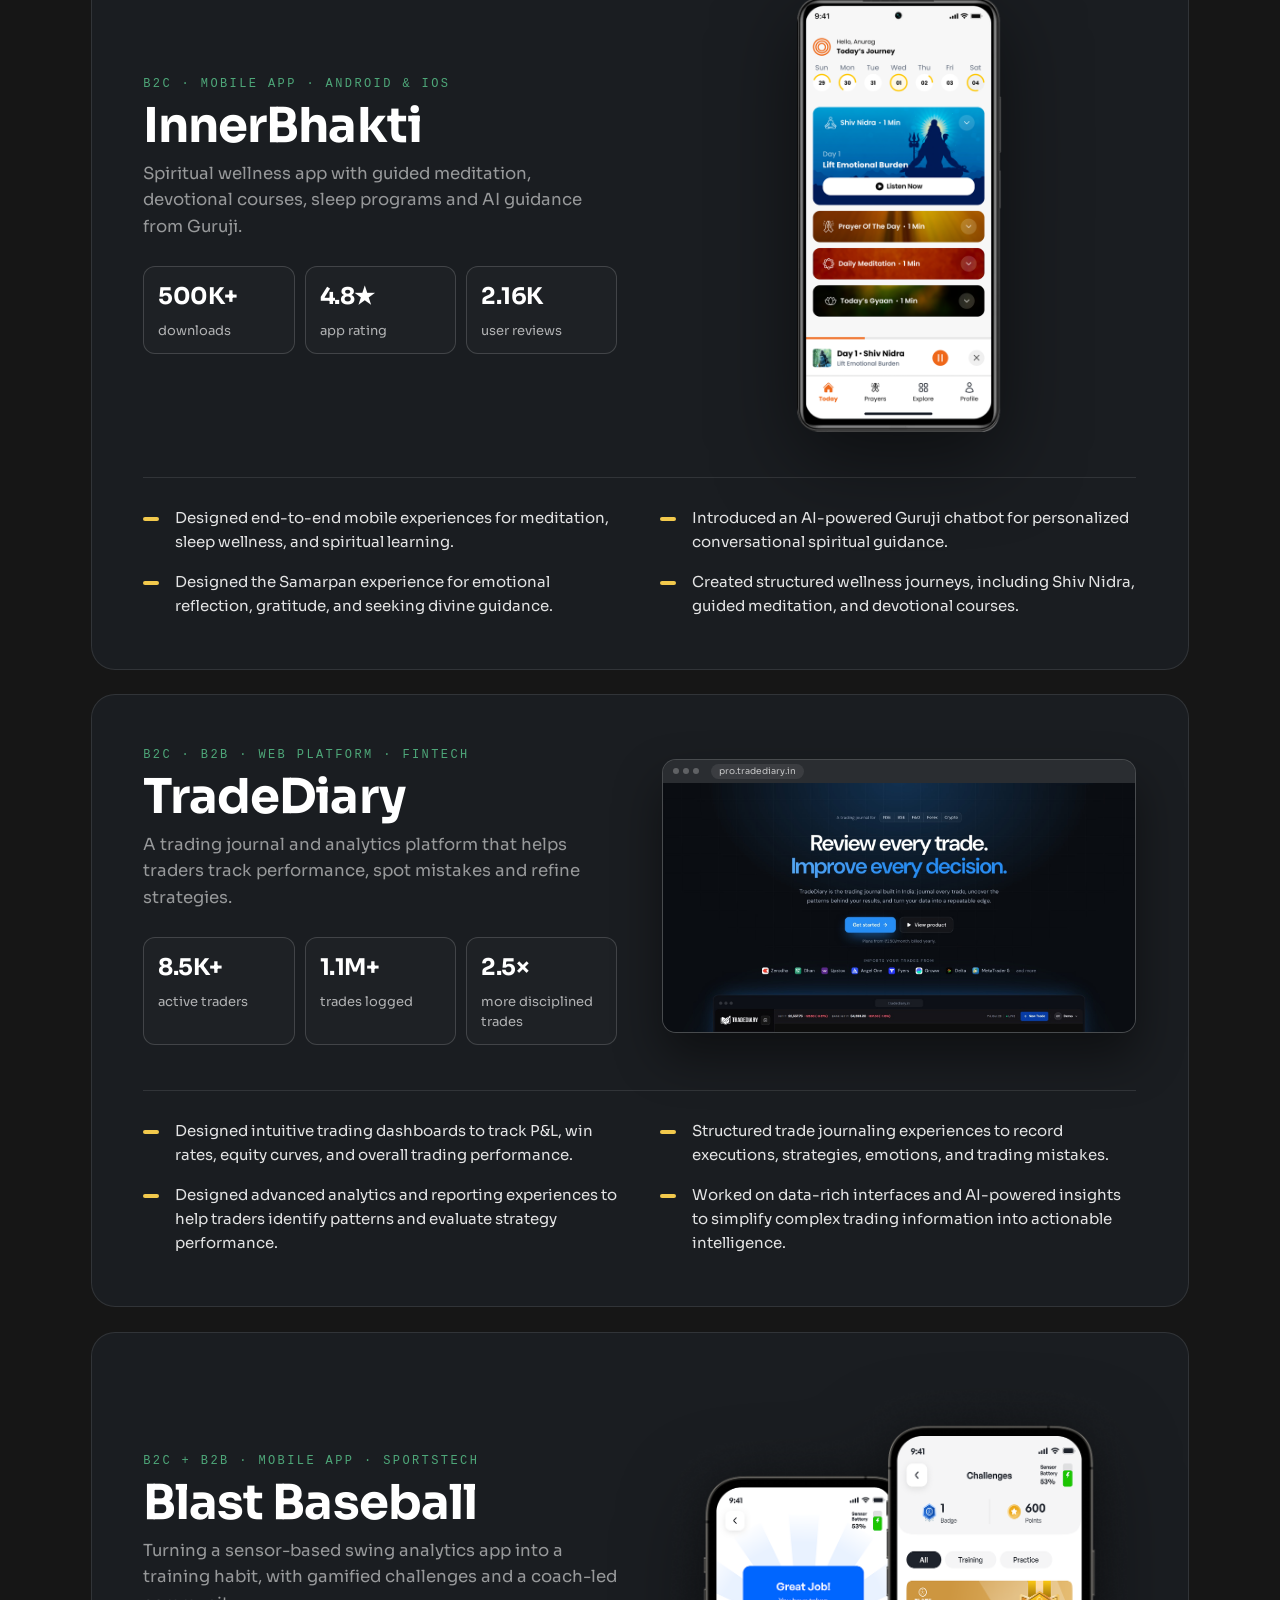
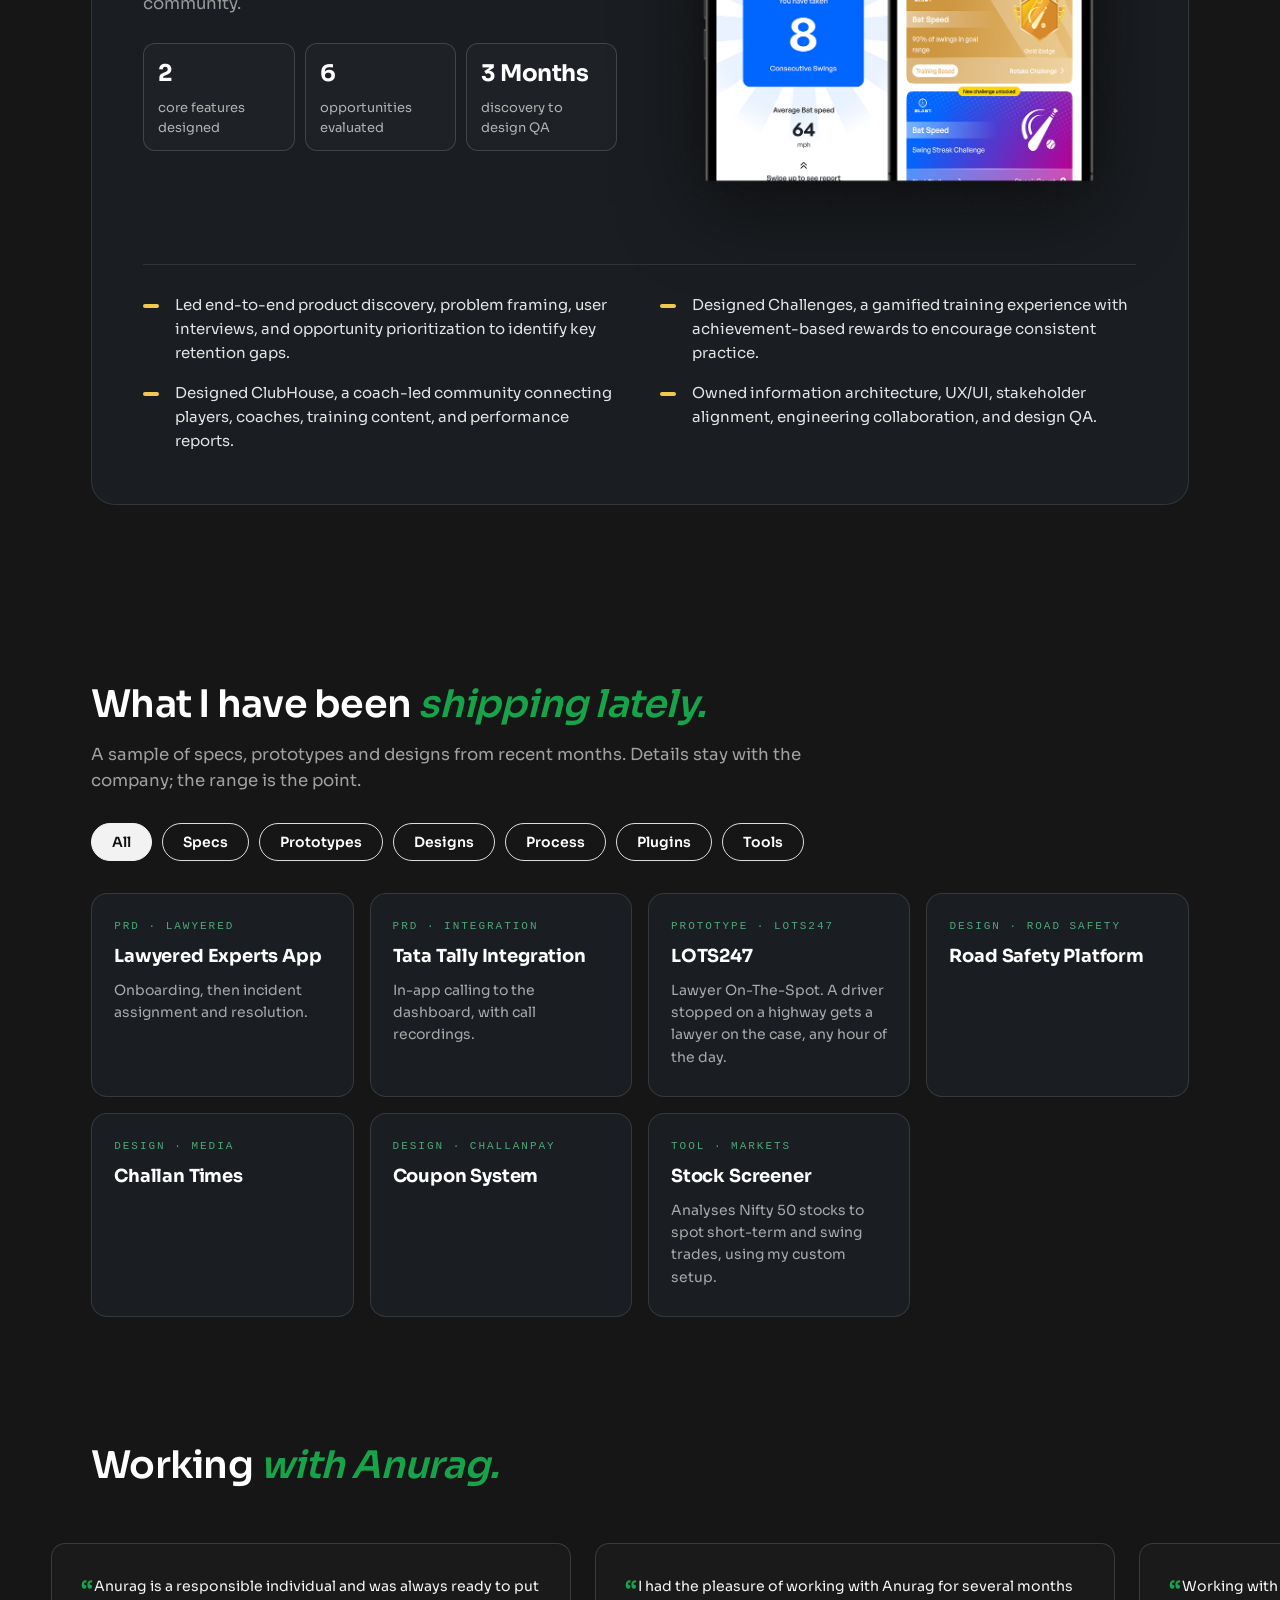
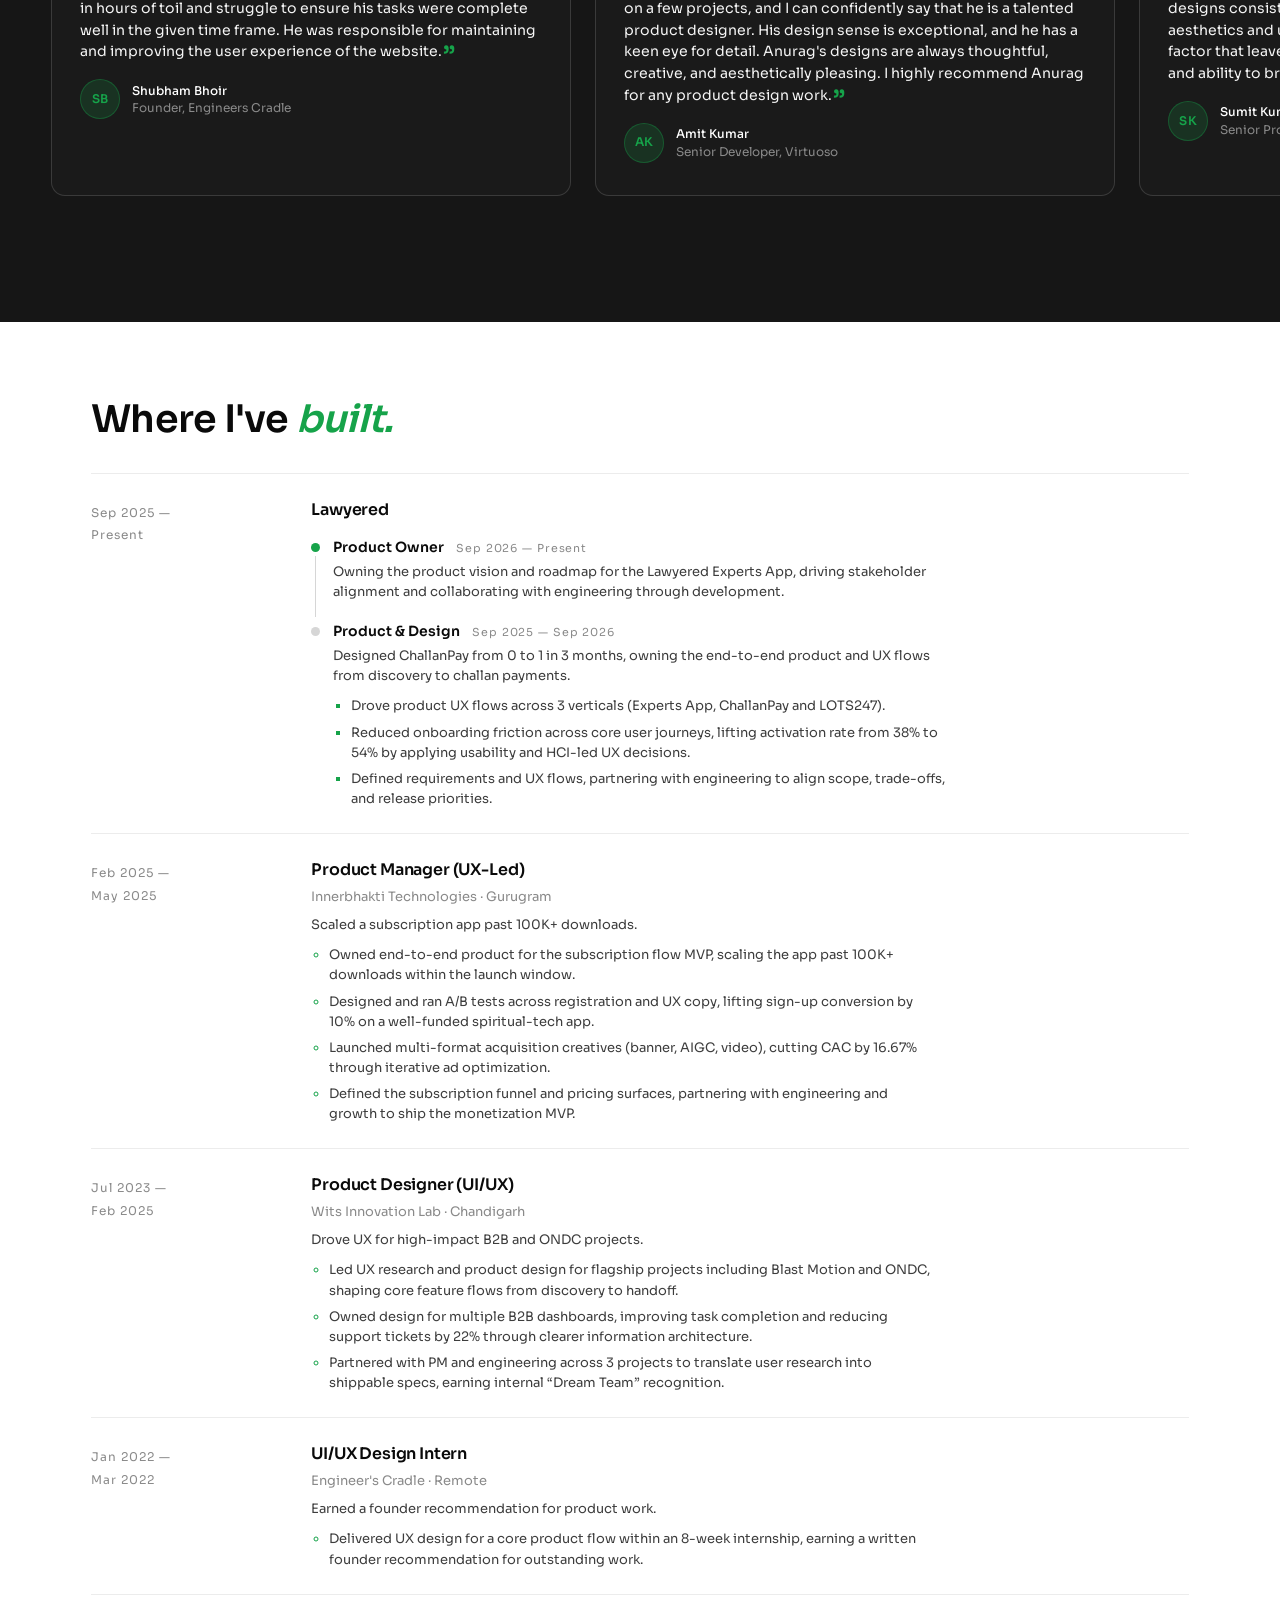
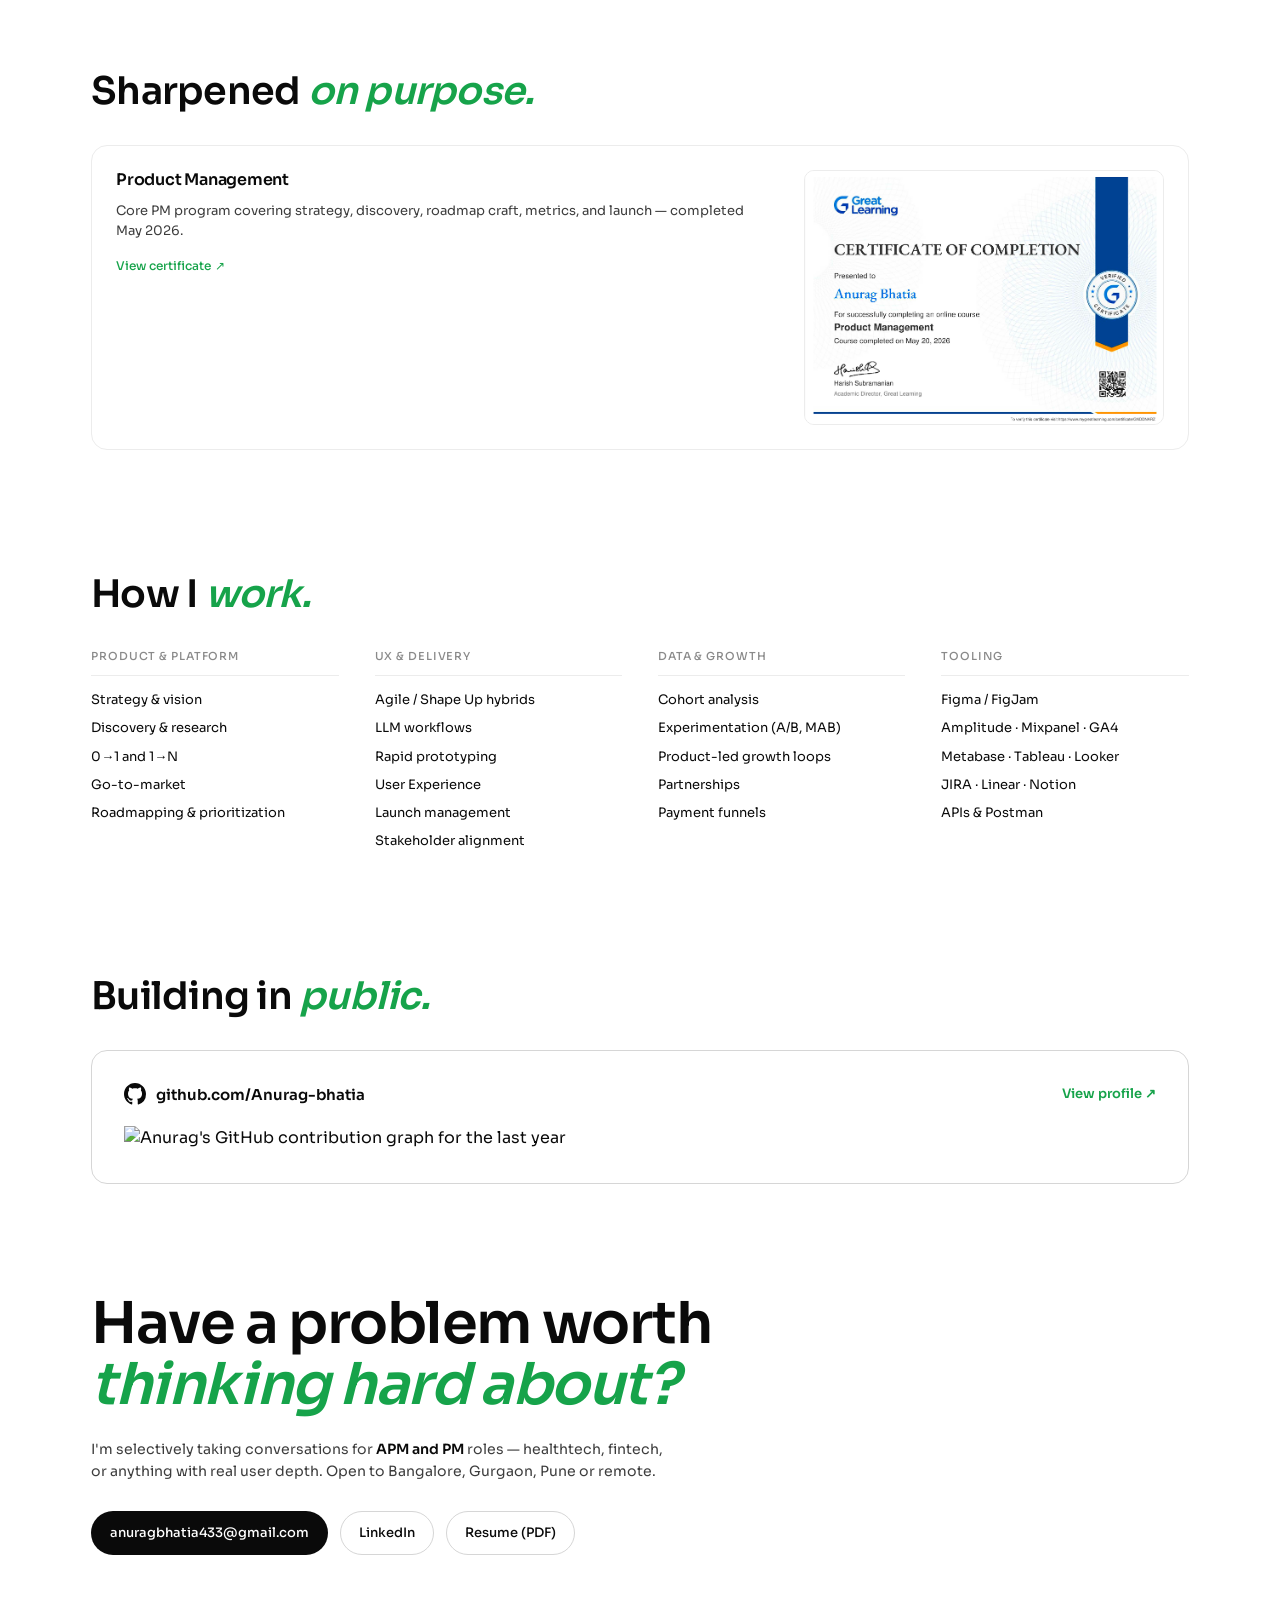
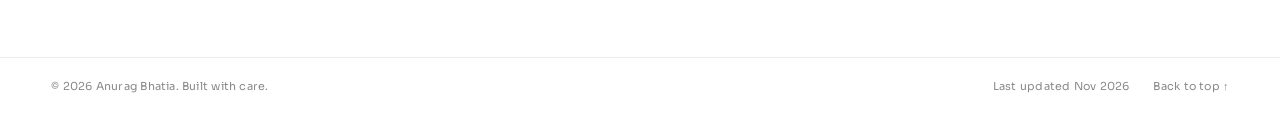
==== commit c24f1551: "Reword verticals bullet Co-Authored-By: Claude Opus 5.5 <noreply@anthropic.com>" ====
--- a/index.html
+++ b/index.html
@@ -425,7 +425,7 @@
                   Designed ChallanPay from 0 to 1 in 3 months, owning the end-to-end product and UX flows from discovery to challan payments.
                 </p>
                 <ul class="timeline__points">
-                  <li>Drove product UX and roadmap across 2 verticals (Experts App, ChallanPay and LOTS247).</li>
+                  <li>Drove product UX flows across 3 verticals (Experts App, ChallanPay and LOTS247).</li>
                   <li>Reduced onboarding friction across core user journeys, lifting activation rate from 38% to 54% by applying usability and HCI-led UX decisions.</li>
                   <li>Defined requirements and UX flows, partnering with engineering to align scope, trade-offs, and release priorities.</li>
                 </ul>
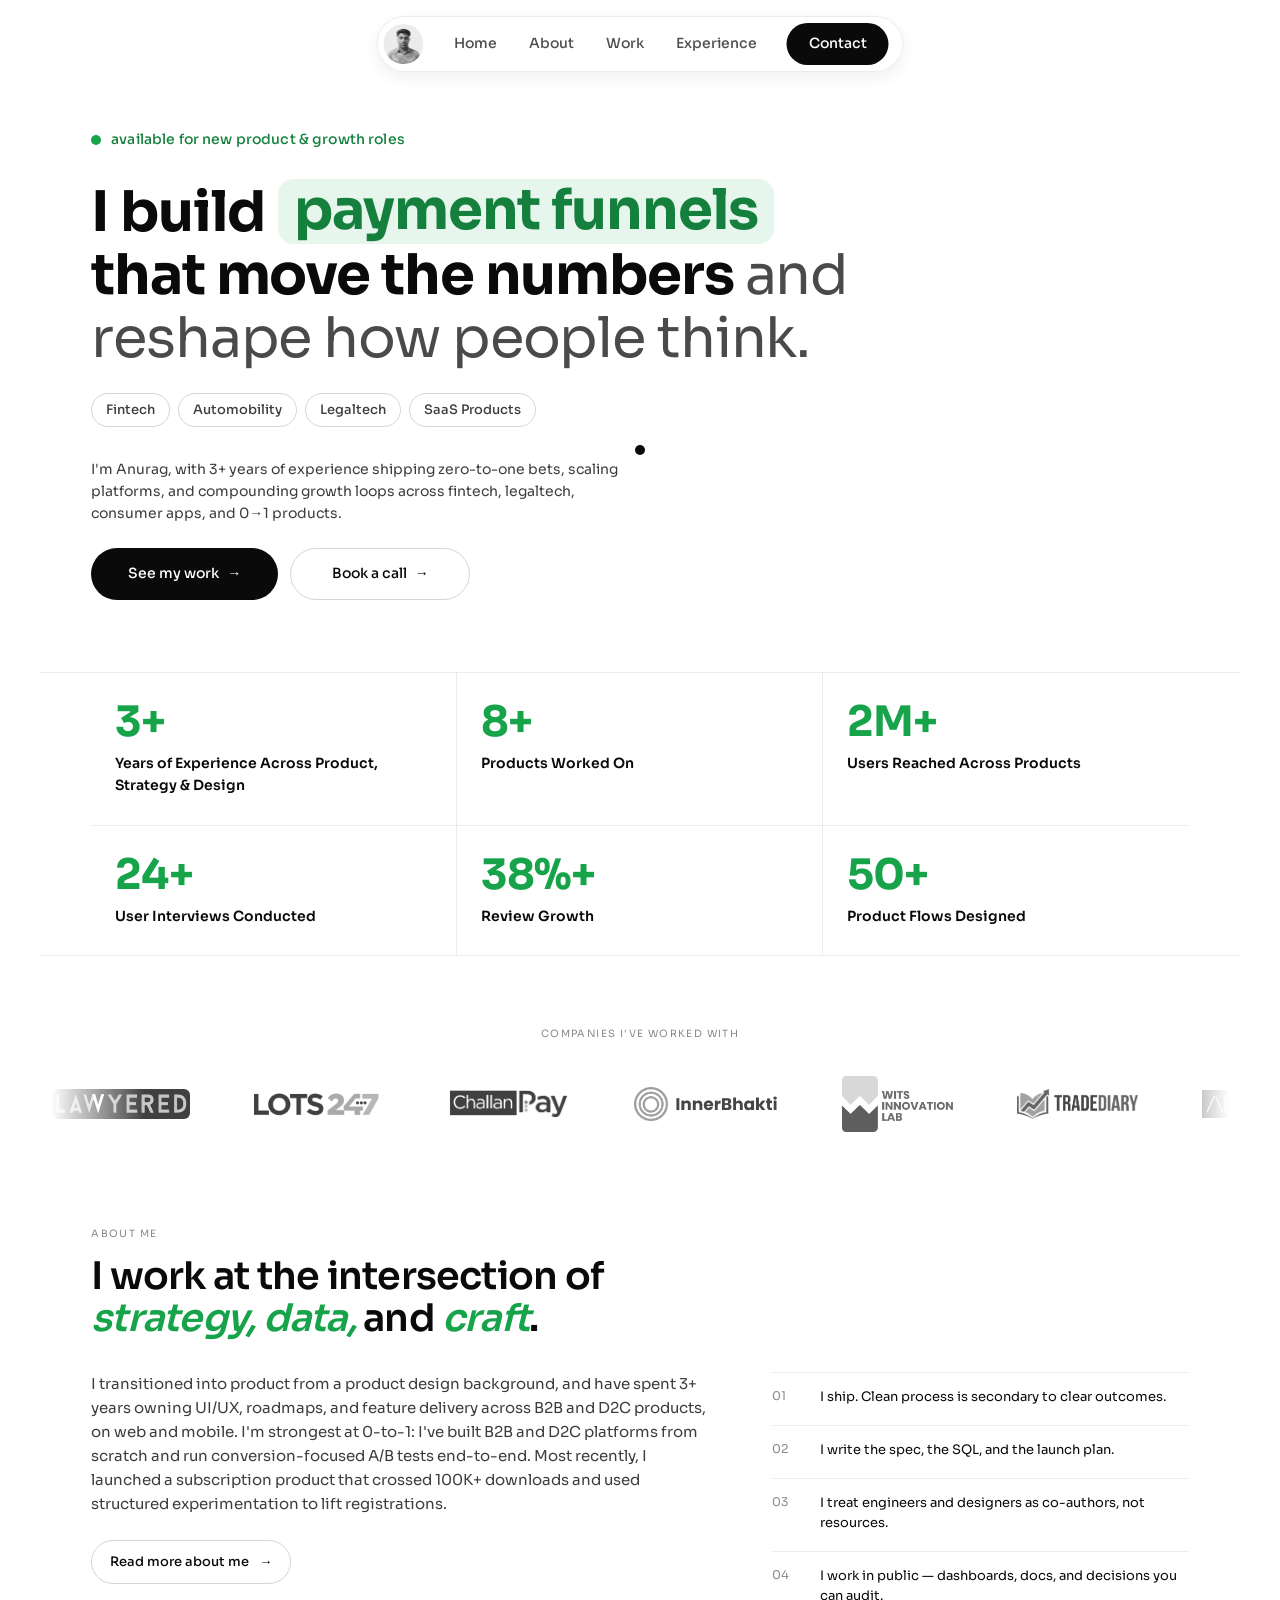
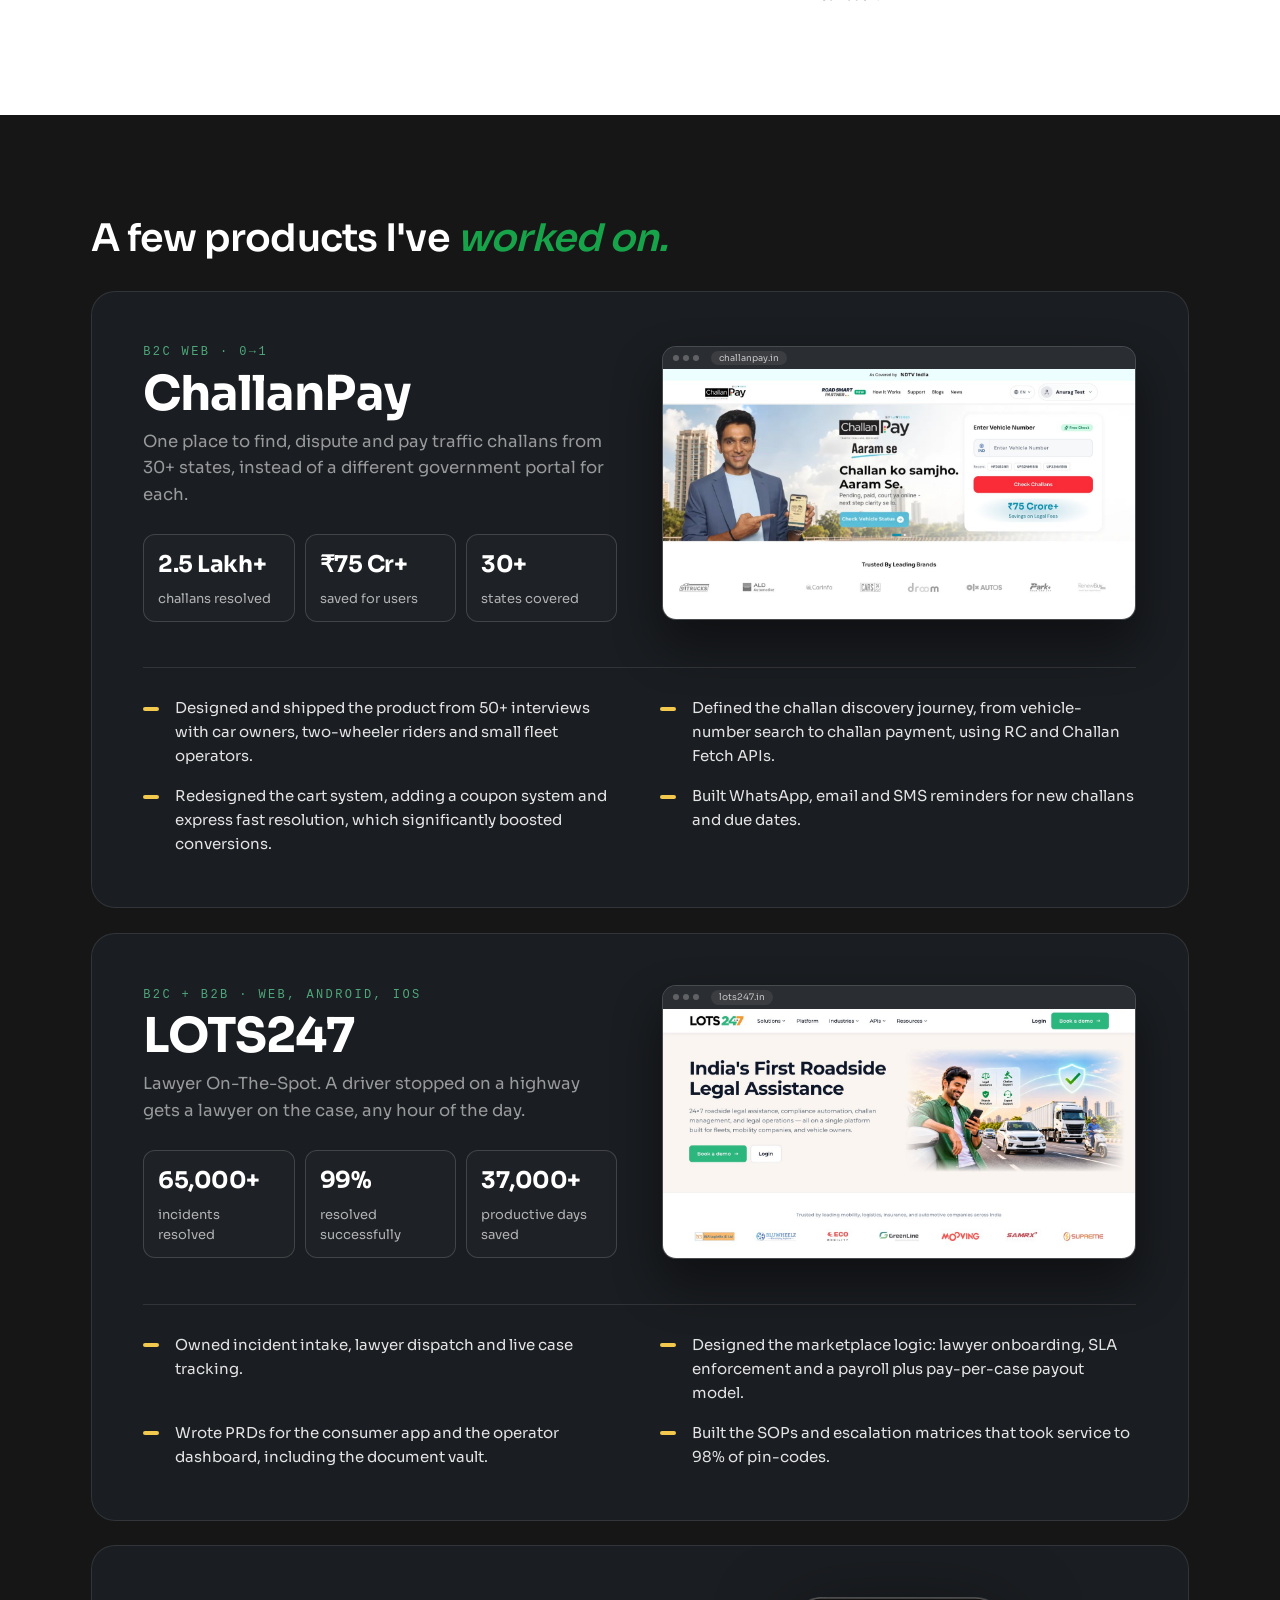
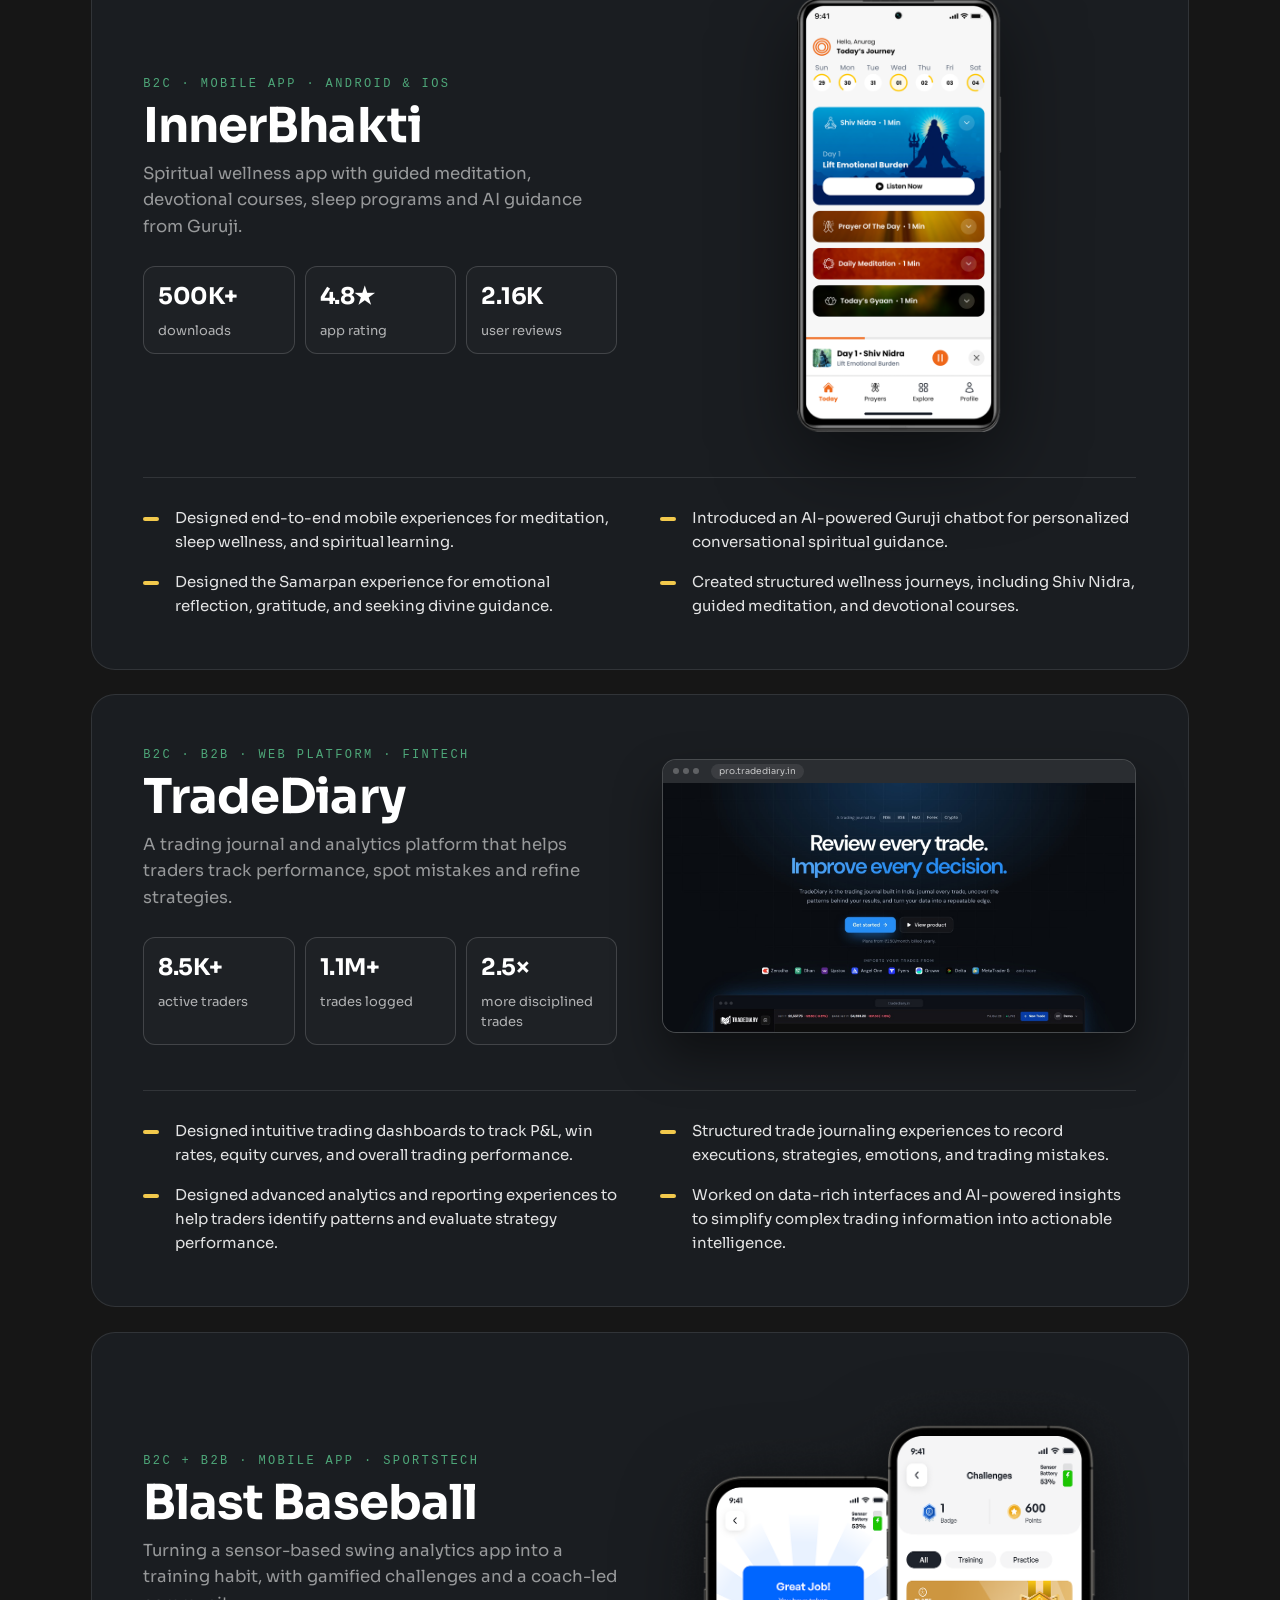
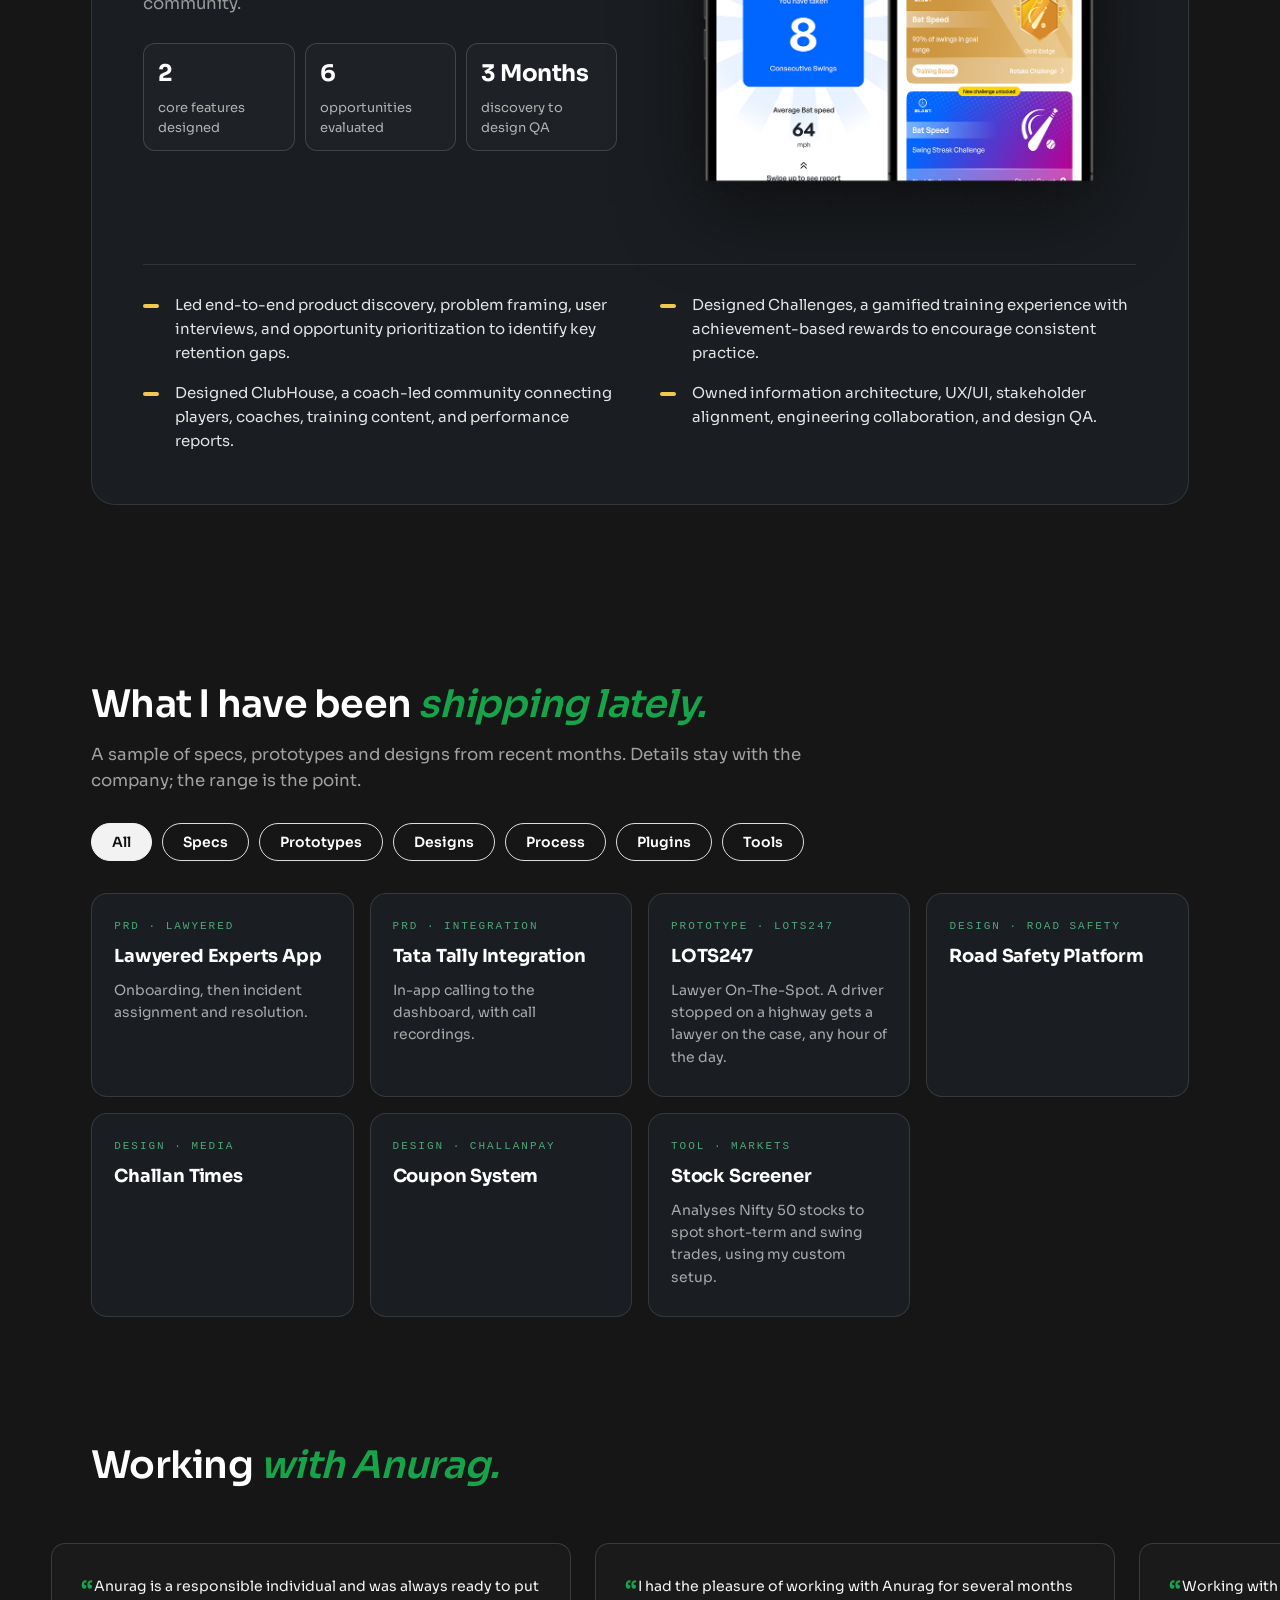
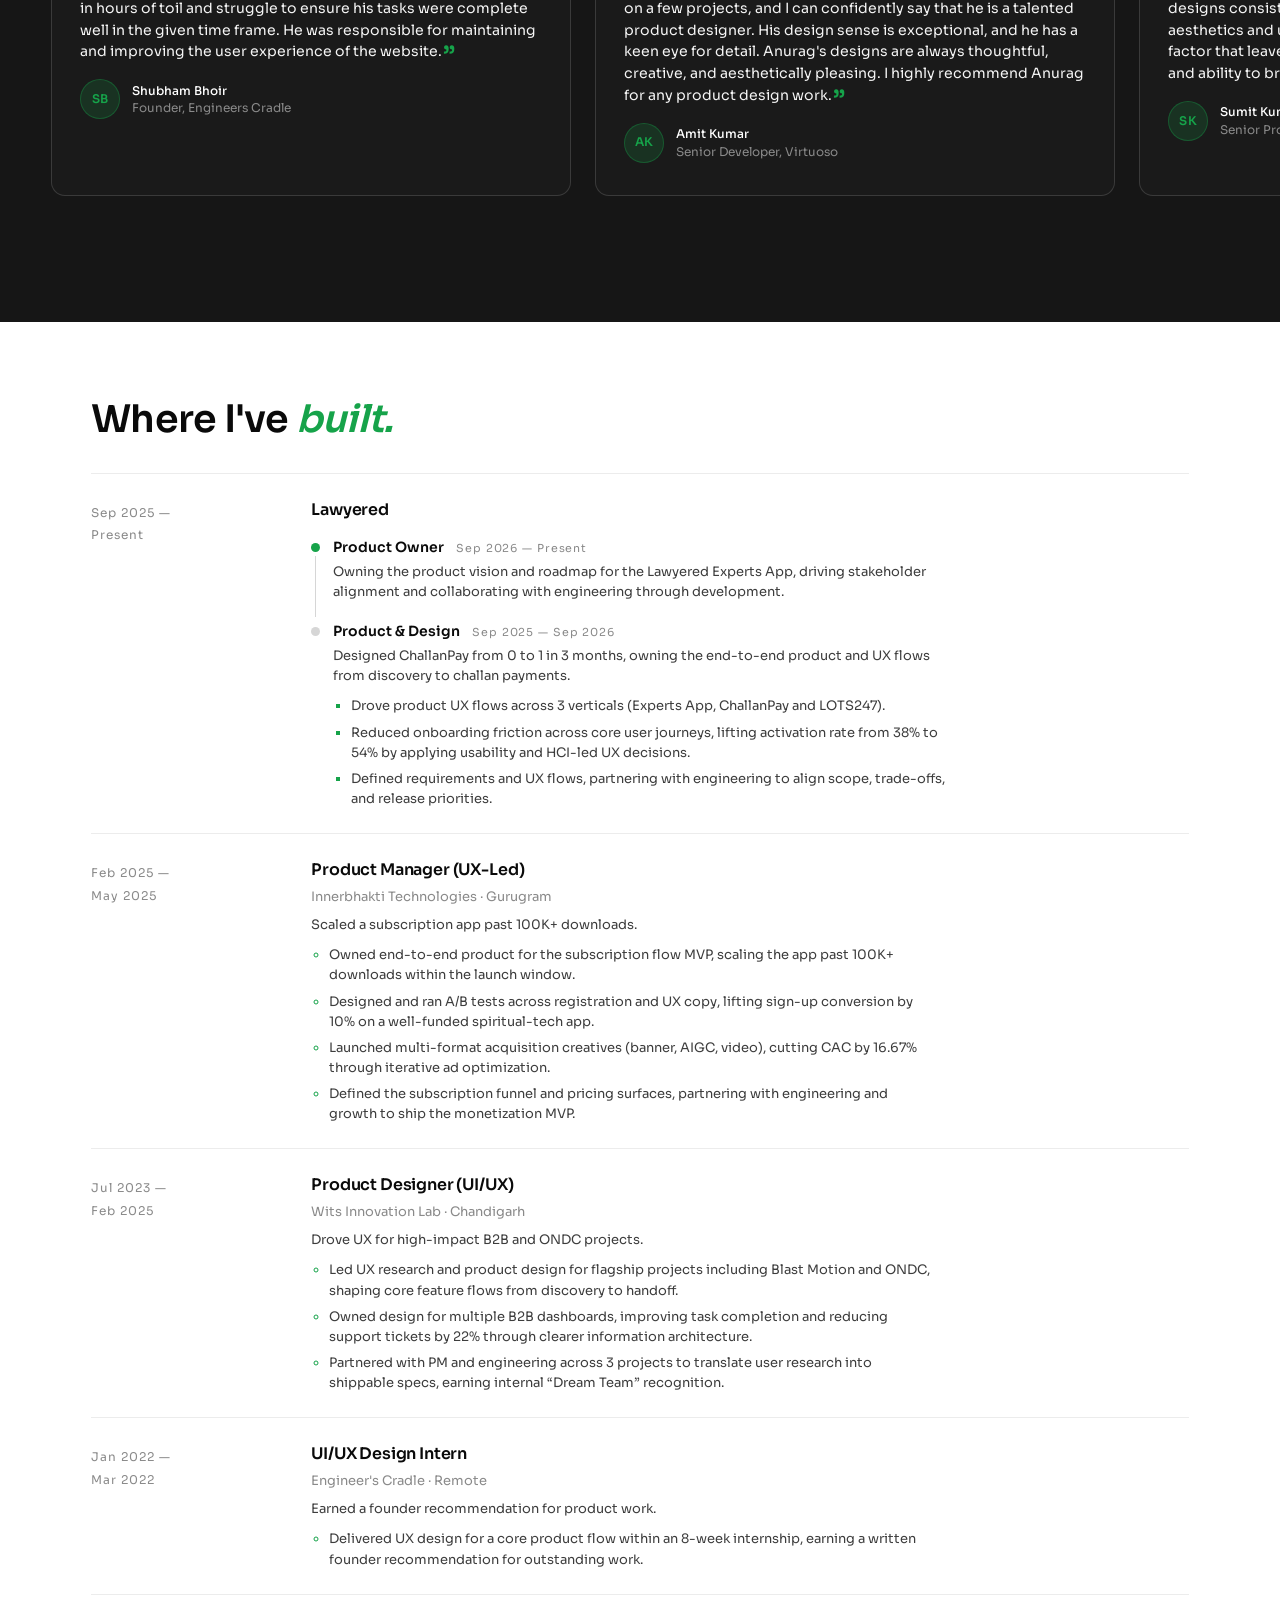
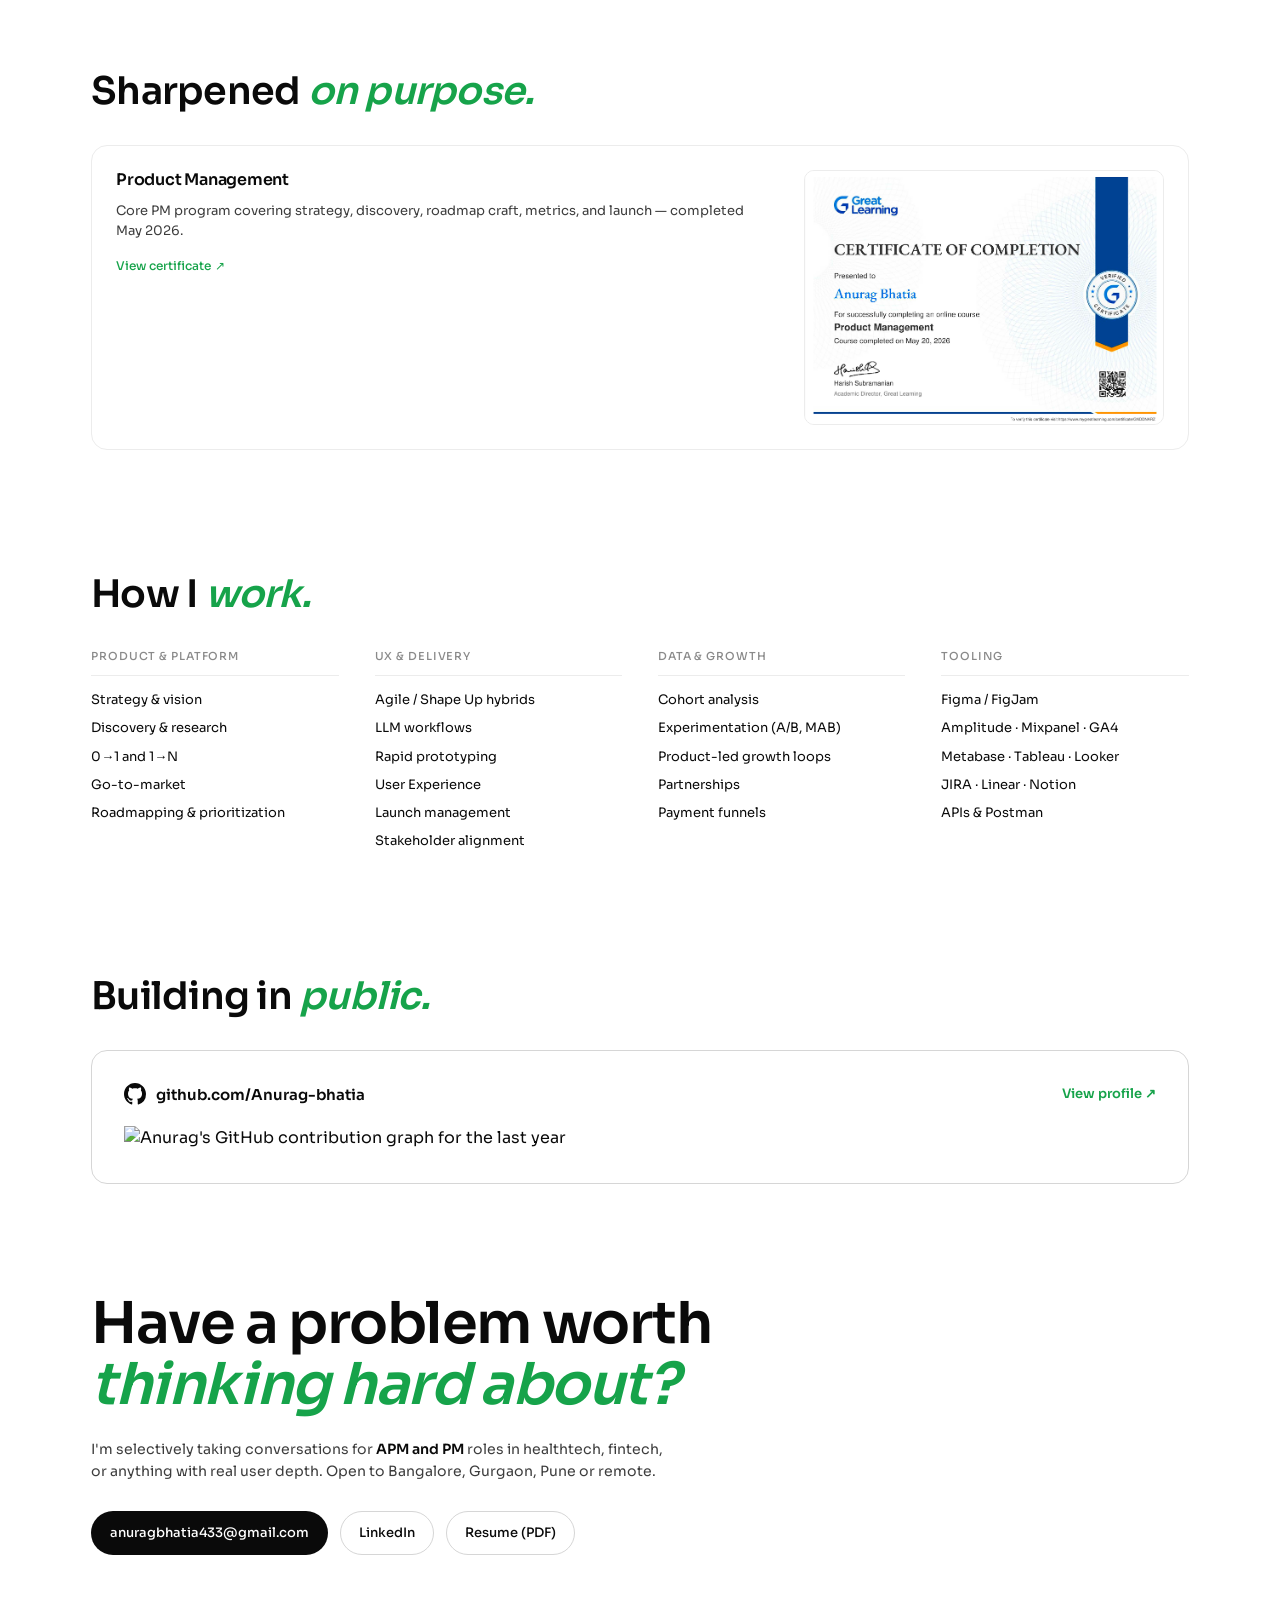
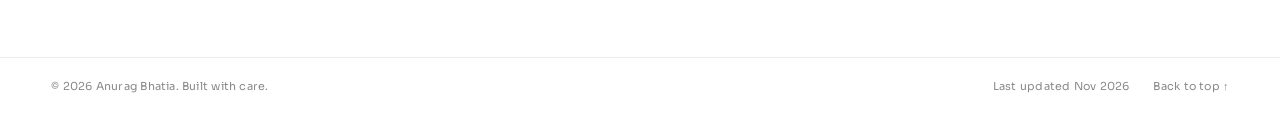
==== commit 34e82d43: "Remove dash from contact roles line Co-Authored-By: Claude Opus 5.5 <noreply@anthropic.com>" ====
--- a/index.html
+++ b/index.html
@@ -581,7 +581,7 @@
         <em>thinking hard about?</em>
       </h2>
       <p class="contact__sub reveal" data-delay="80">
-        I'm selectively taking conversations for <strong>APM and PM</strong> roles —
+        I'm selectively taking conversations for <strong>APM and PM</strong> roles in
         healthtech, fintech, or anything with real user depth. Open to Bangalore, Gurgaon, Pune or remote.
       </p>
 
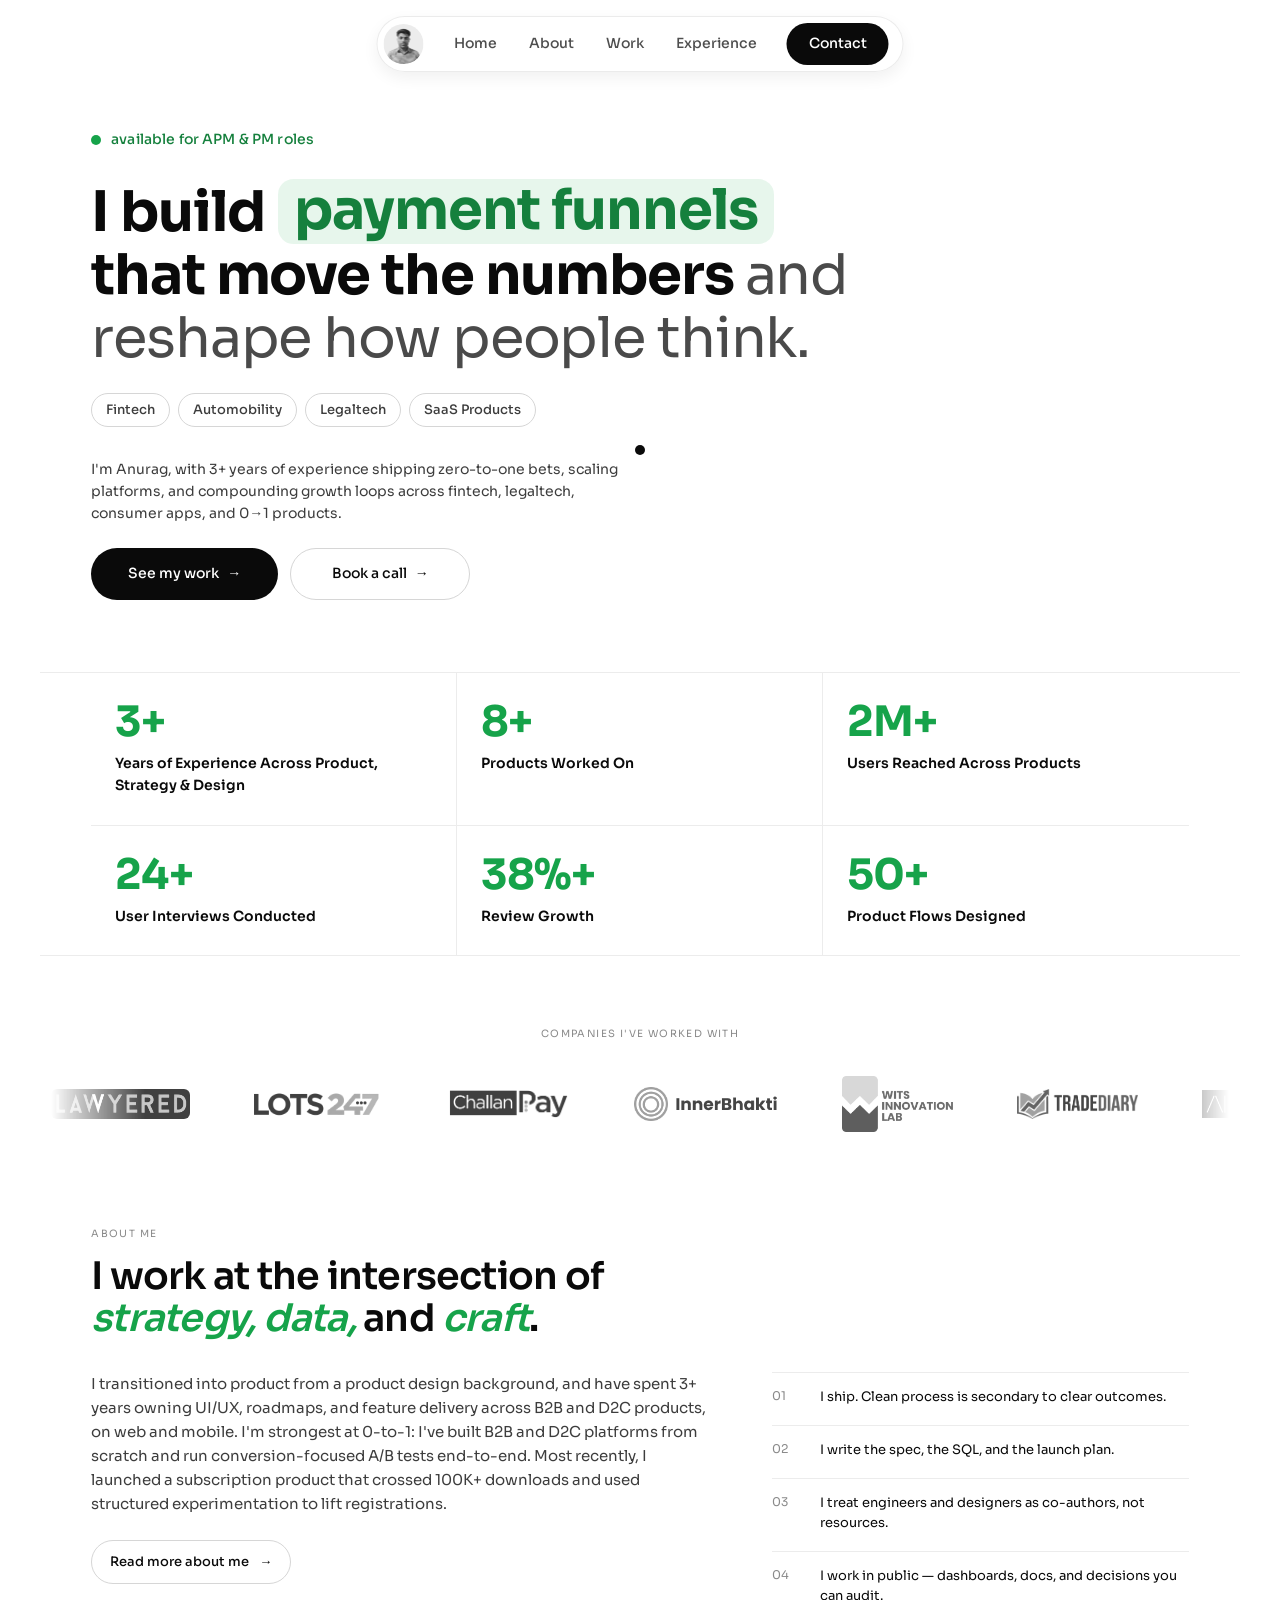
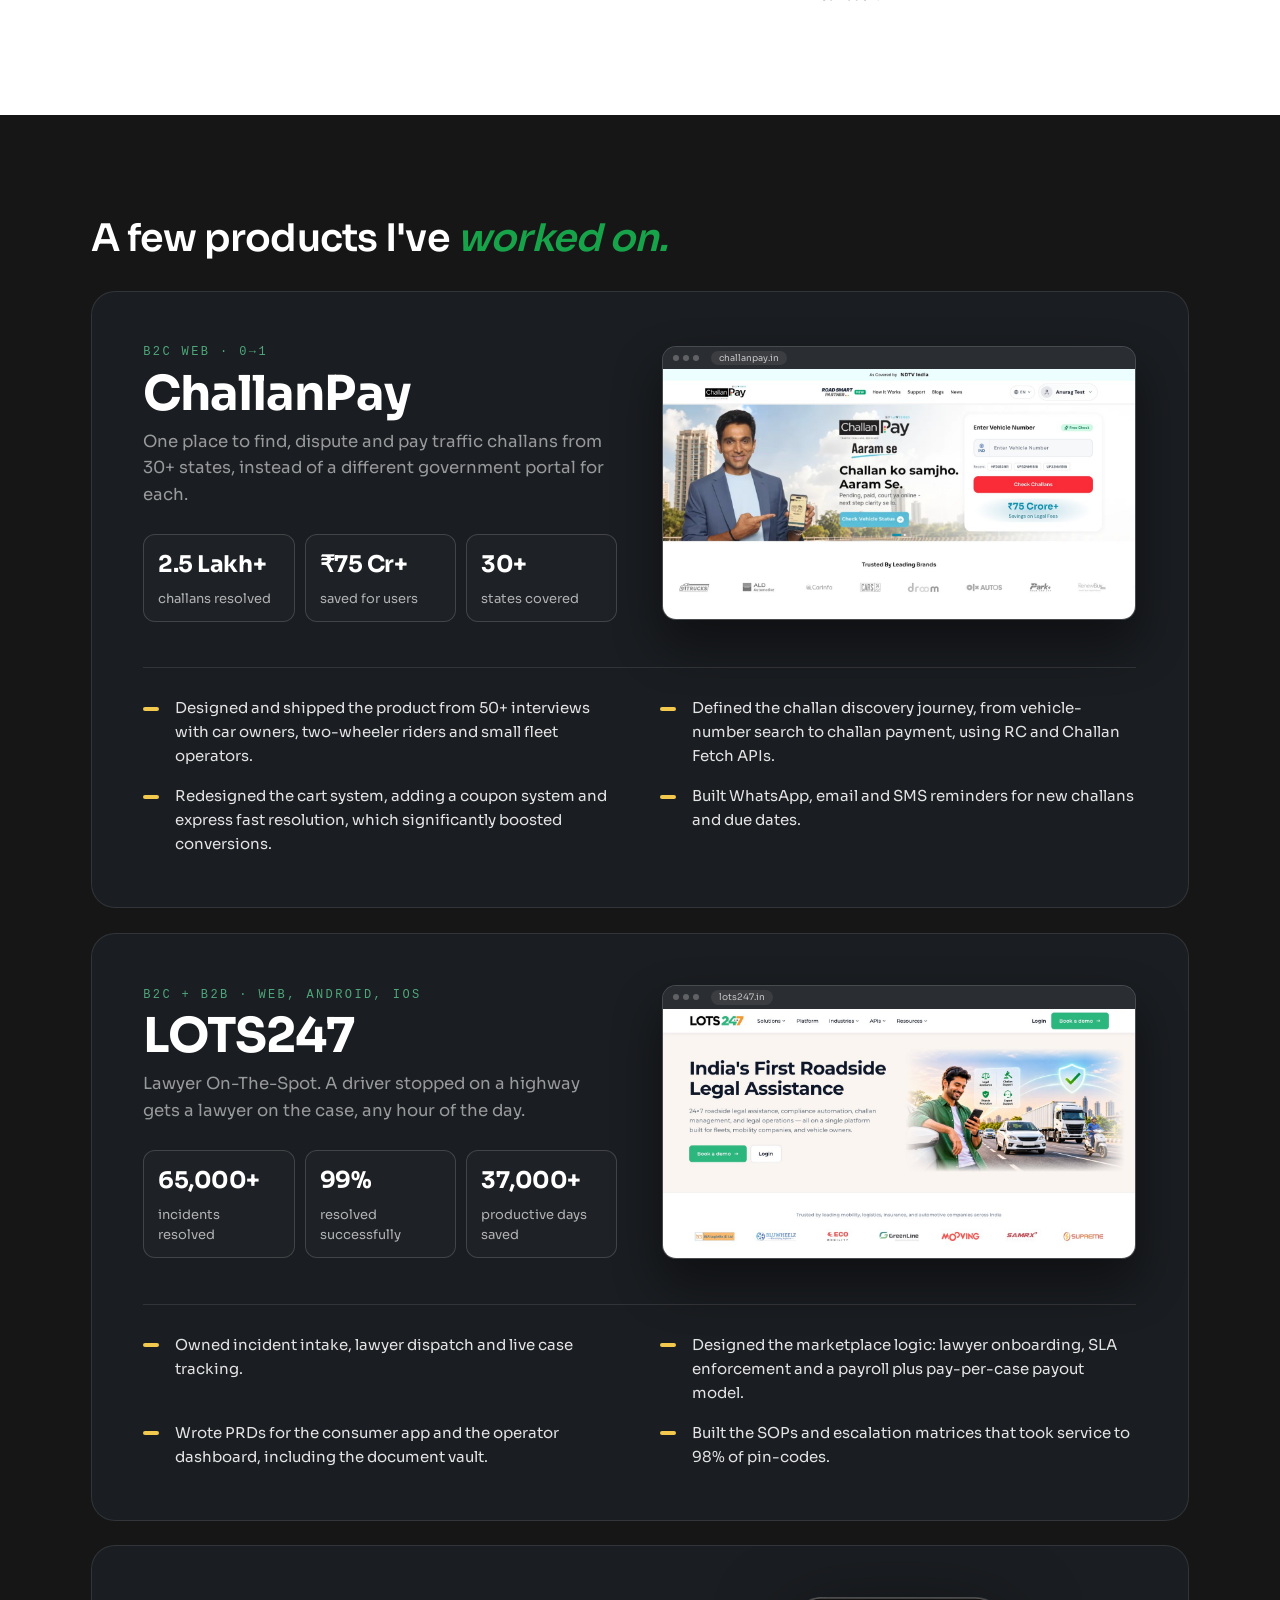
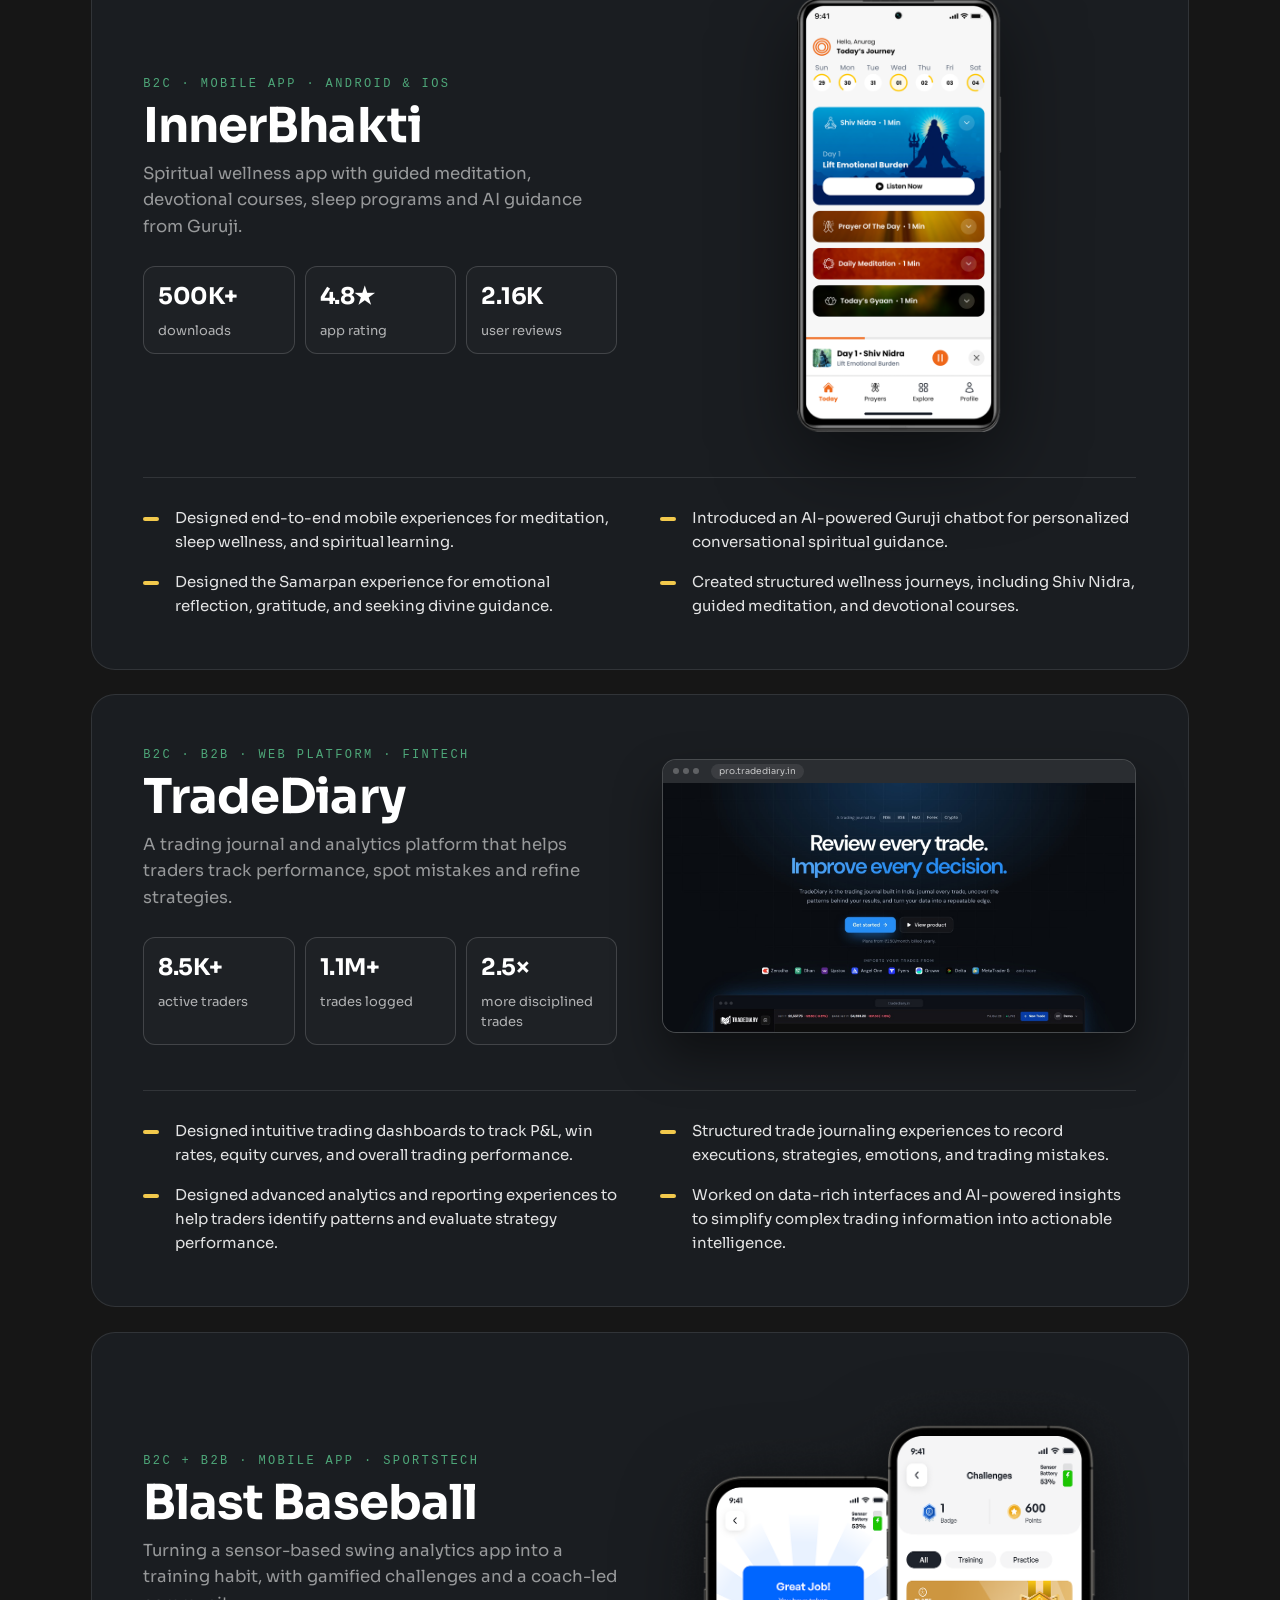
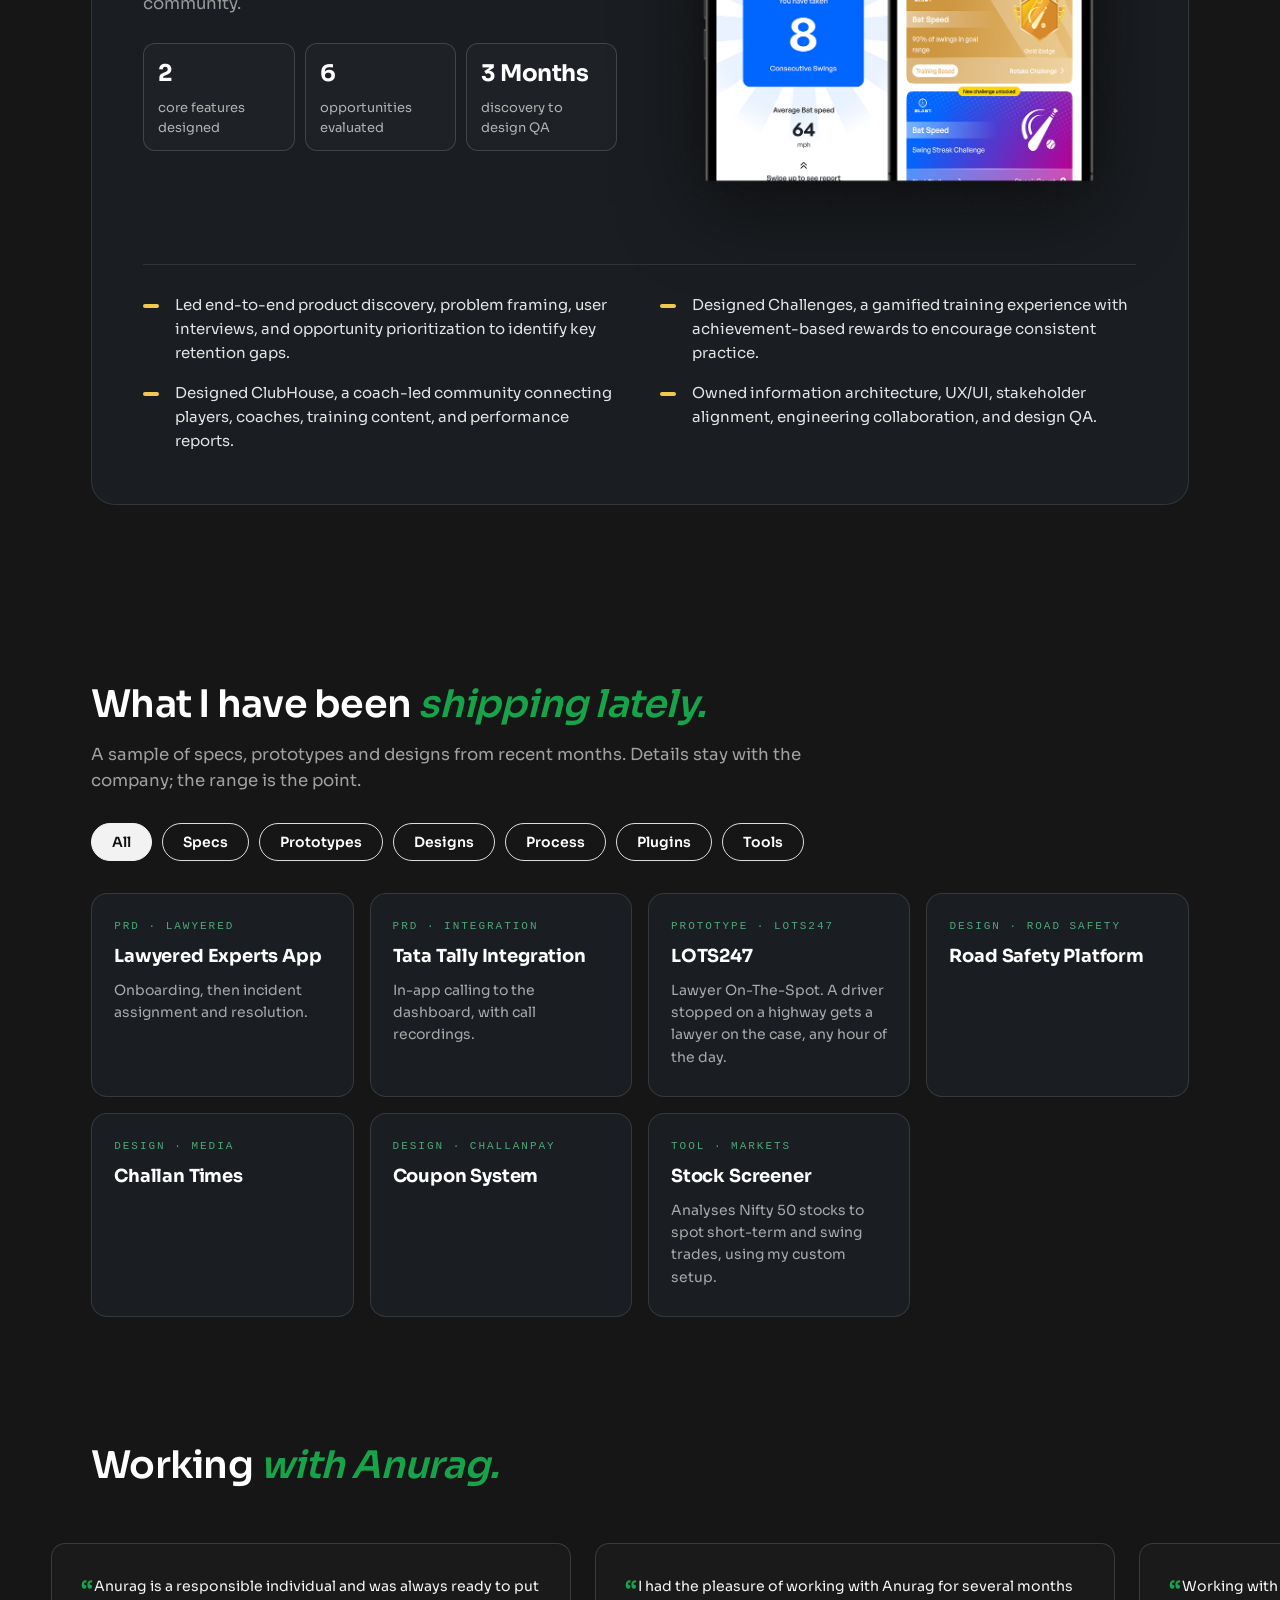
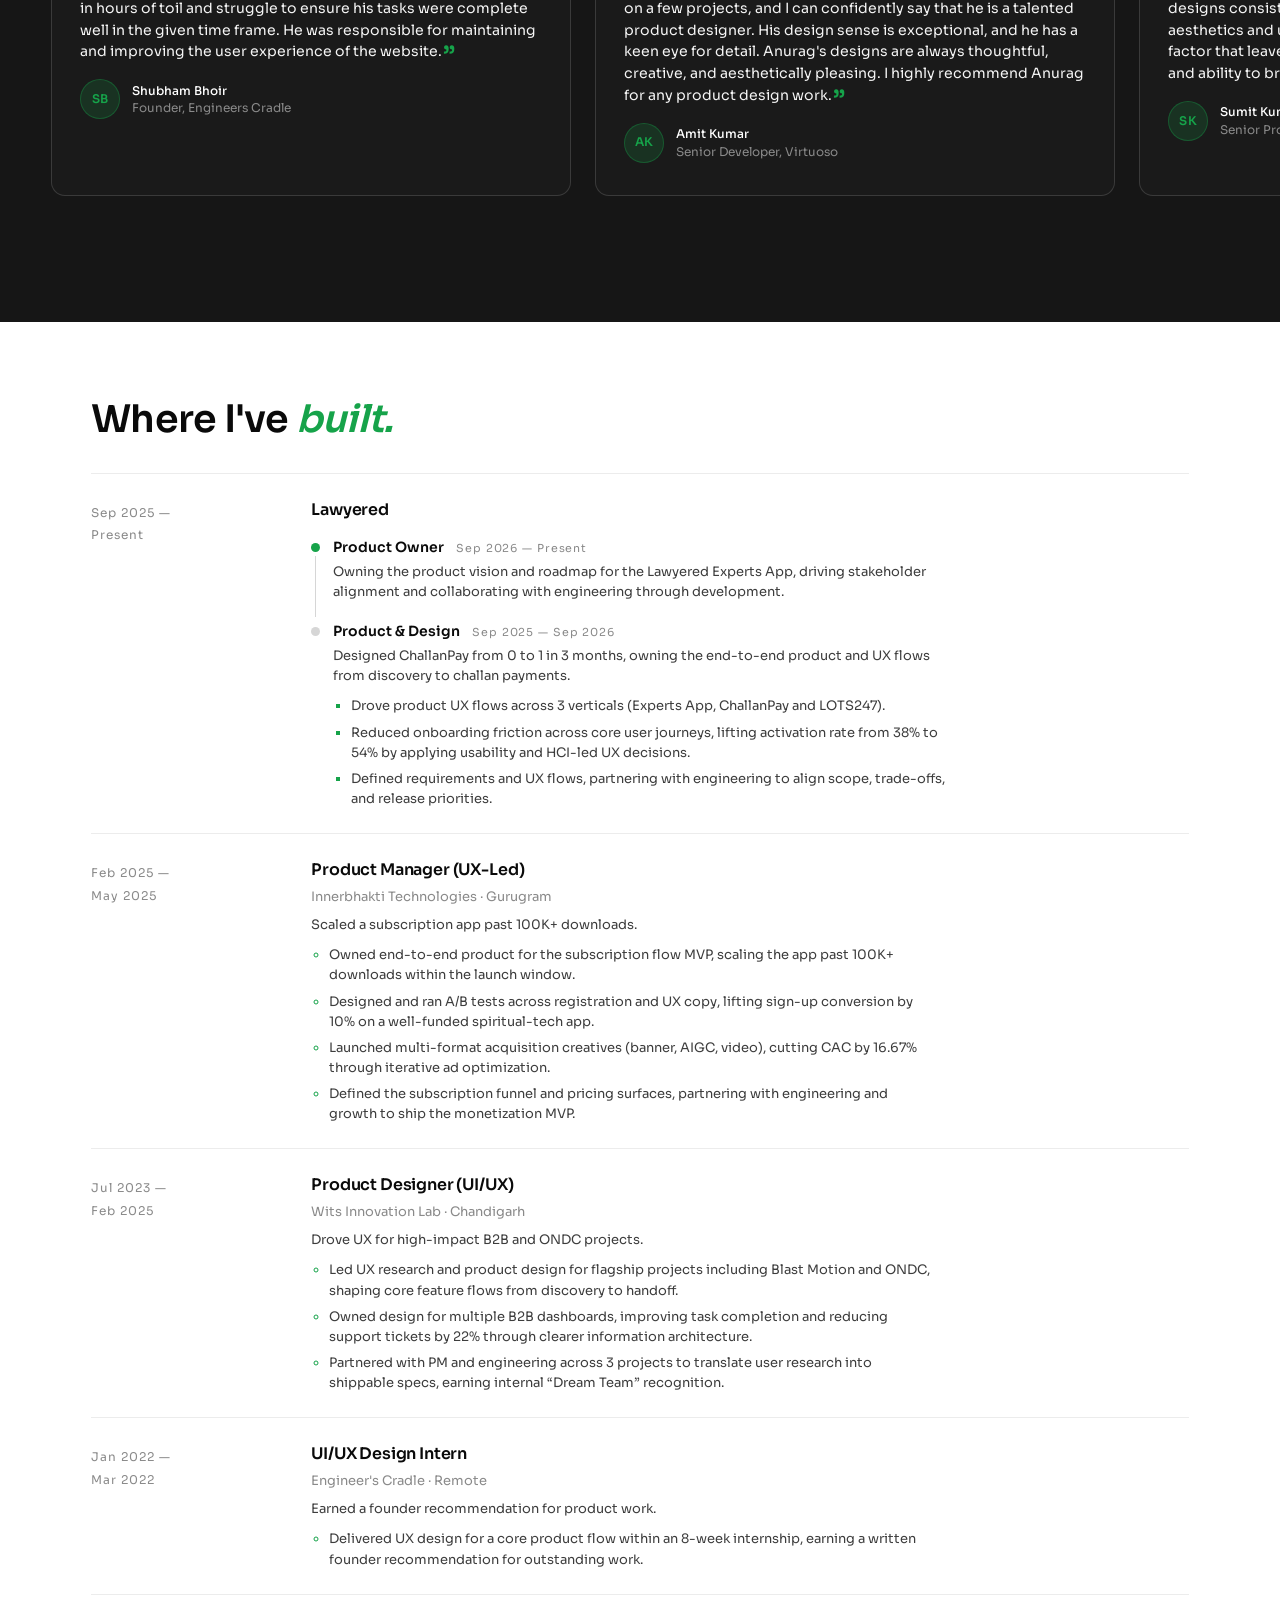
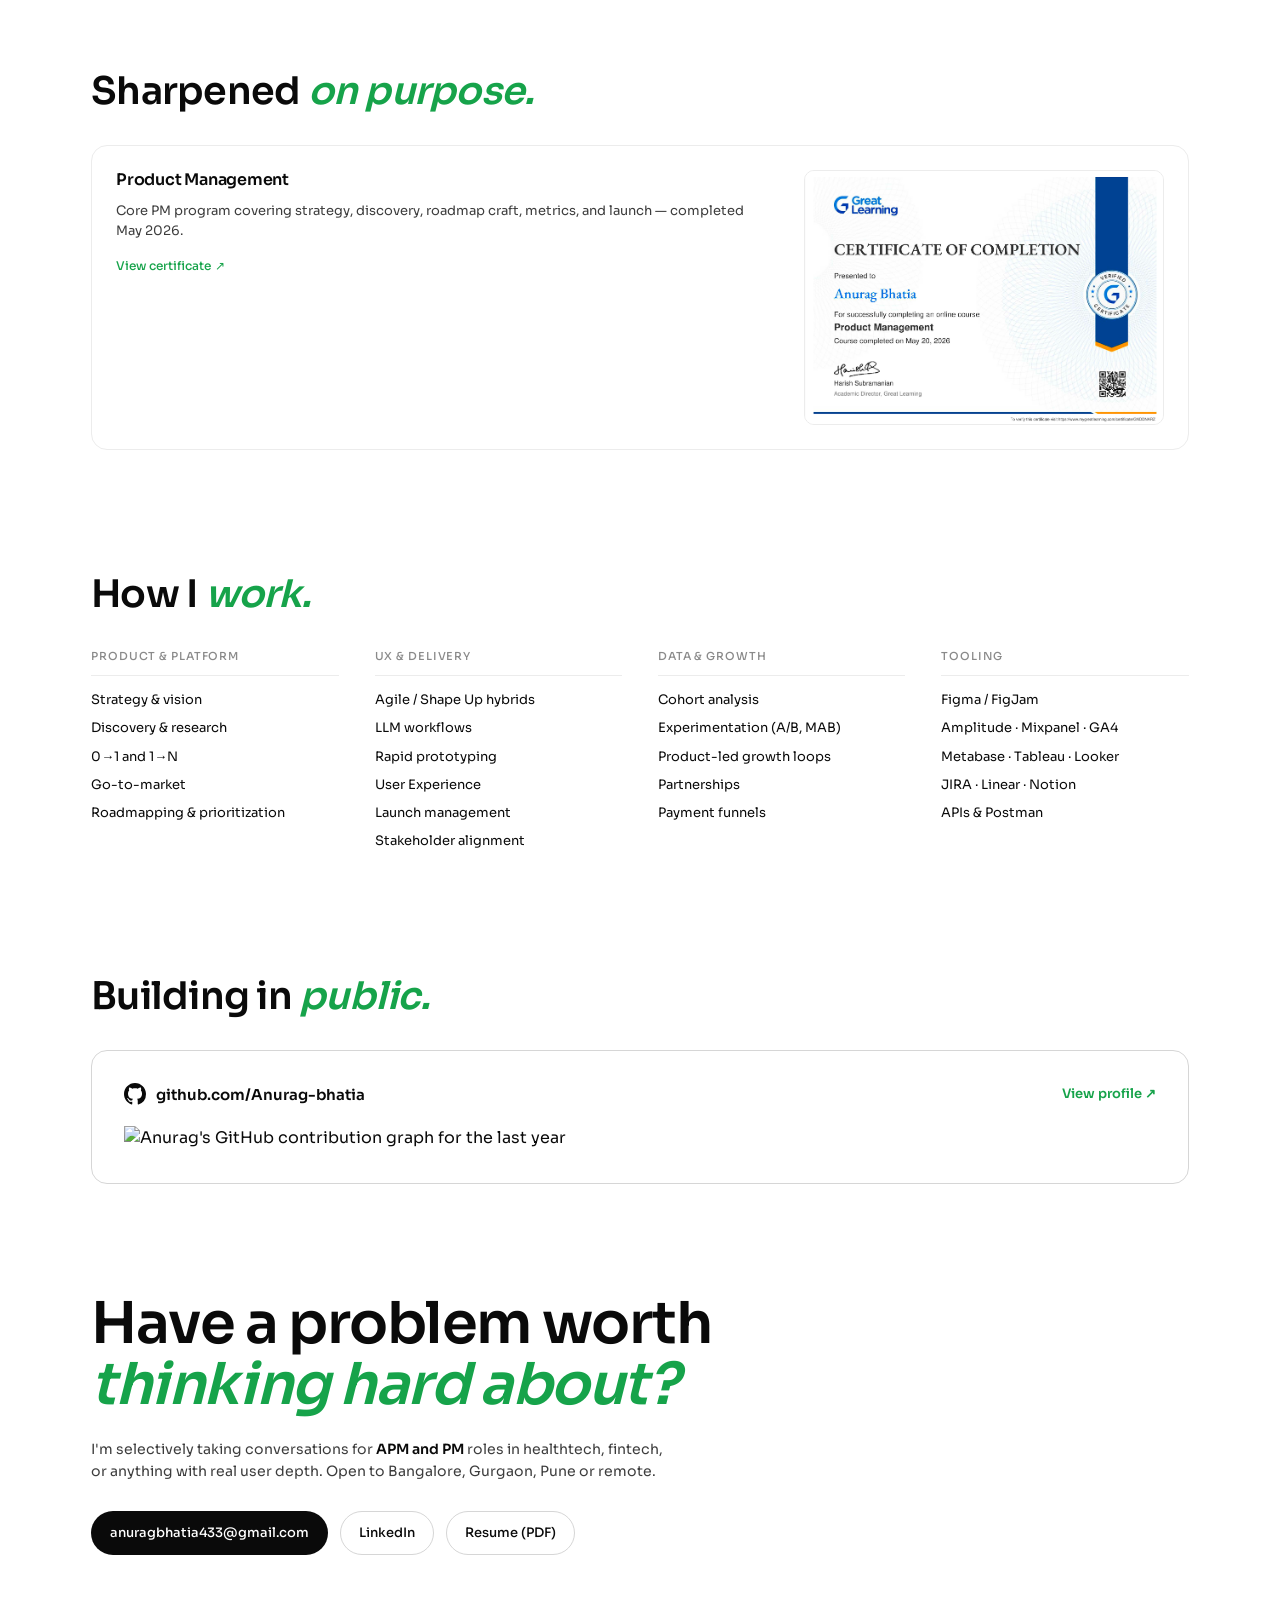
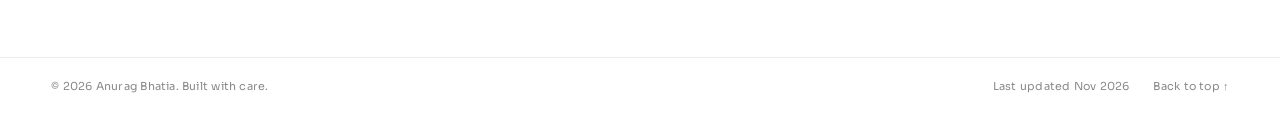
==== commit dcb7b84c: "Target APM and PM roles in title, meta and hero Co-Authored-By: Claude Opus 5.5 <noreply@anthropic.c" ====
--- a/index.html
+++ b/index.html
@@ -6,8 +6,8 @@
   <link rel="icon" href="favicon-32.png" type="image/png" sizes="32x32" />
   <link rel="icon" href="favicon.png" type="image/png" sizes="192x192" />
   <link rel="apple-touch-icon" href="apple-touch-icon.png" />
-  <title>Anurag Bhatia — Senior Product Manager</title>
-  <meta name="description" content="Senior Product Manager building products that move metrics and reshape how teams think about problems." />
+  <title>Anurag Bhatia — Product Manager</title>
+  <meta name="description" content="Product Manager building products that move metrics and reshape how teams think about problems." />
   <link rel="preconnect" href="https://fonts.googleapis.com" />
   <link rel="preconnect" href="https://fonts.gstatic.com" crossorigin />
   <link href="https://fonts.googleapis.com/css2?family=Sora:wght@300;400;500;600;700&display=swap" rel="stylesheet" />
@@ -39,7 +39,7 @@
     <section class="hero">
       <div class="hero__meta">
         <span class="status-dot" aria-hidden="true"></span>
-        <span>available for new product &amp; growth roles</span>
+        <span>available for APM &amp; PM roles</span>
       </div>
 
       <h1 class="hero__title reveal">
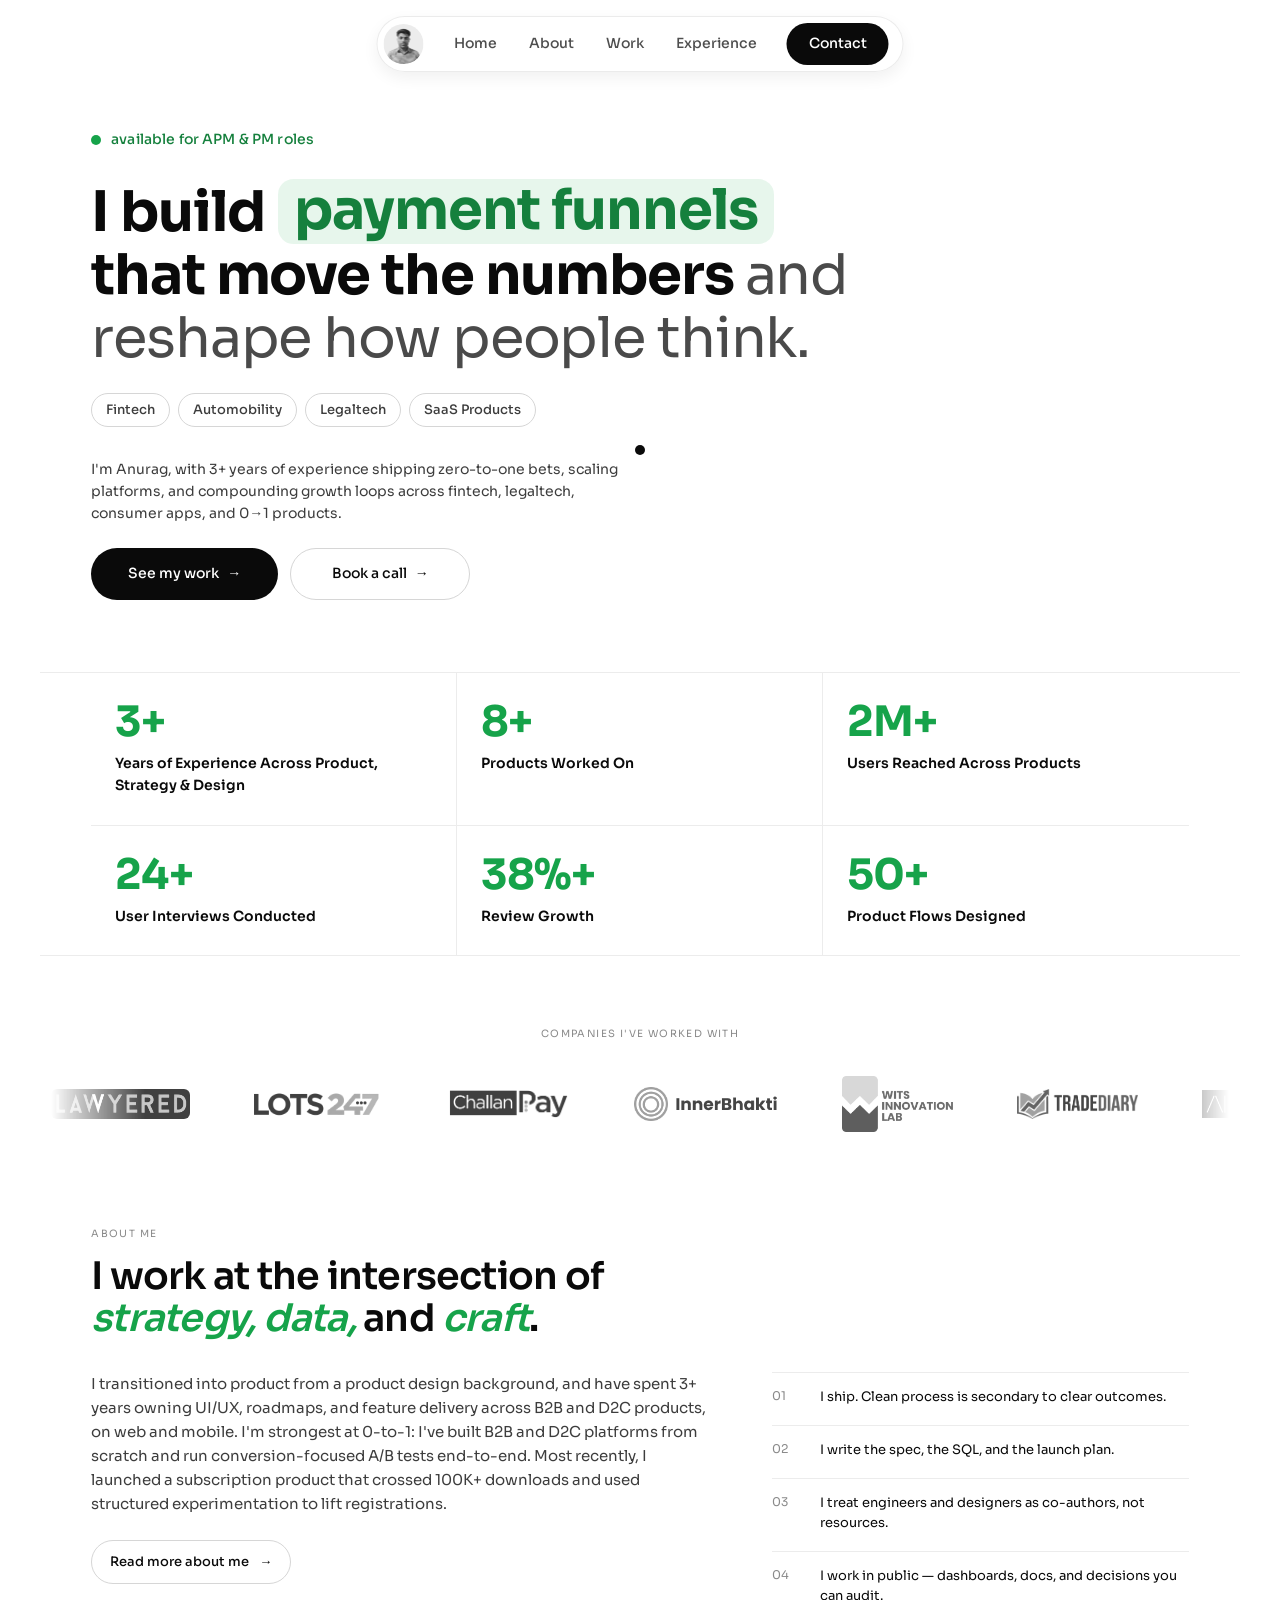
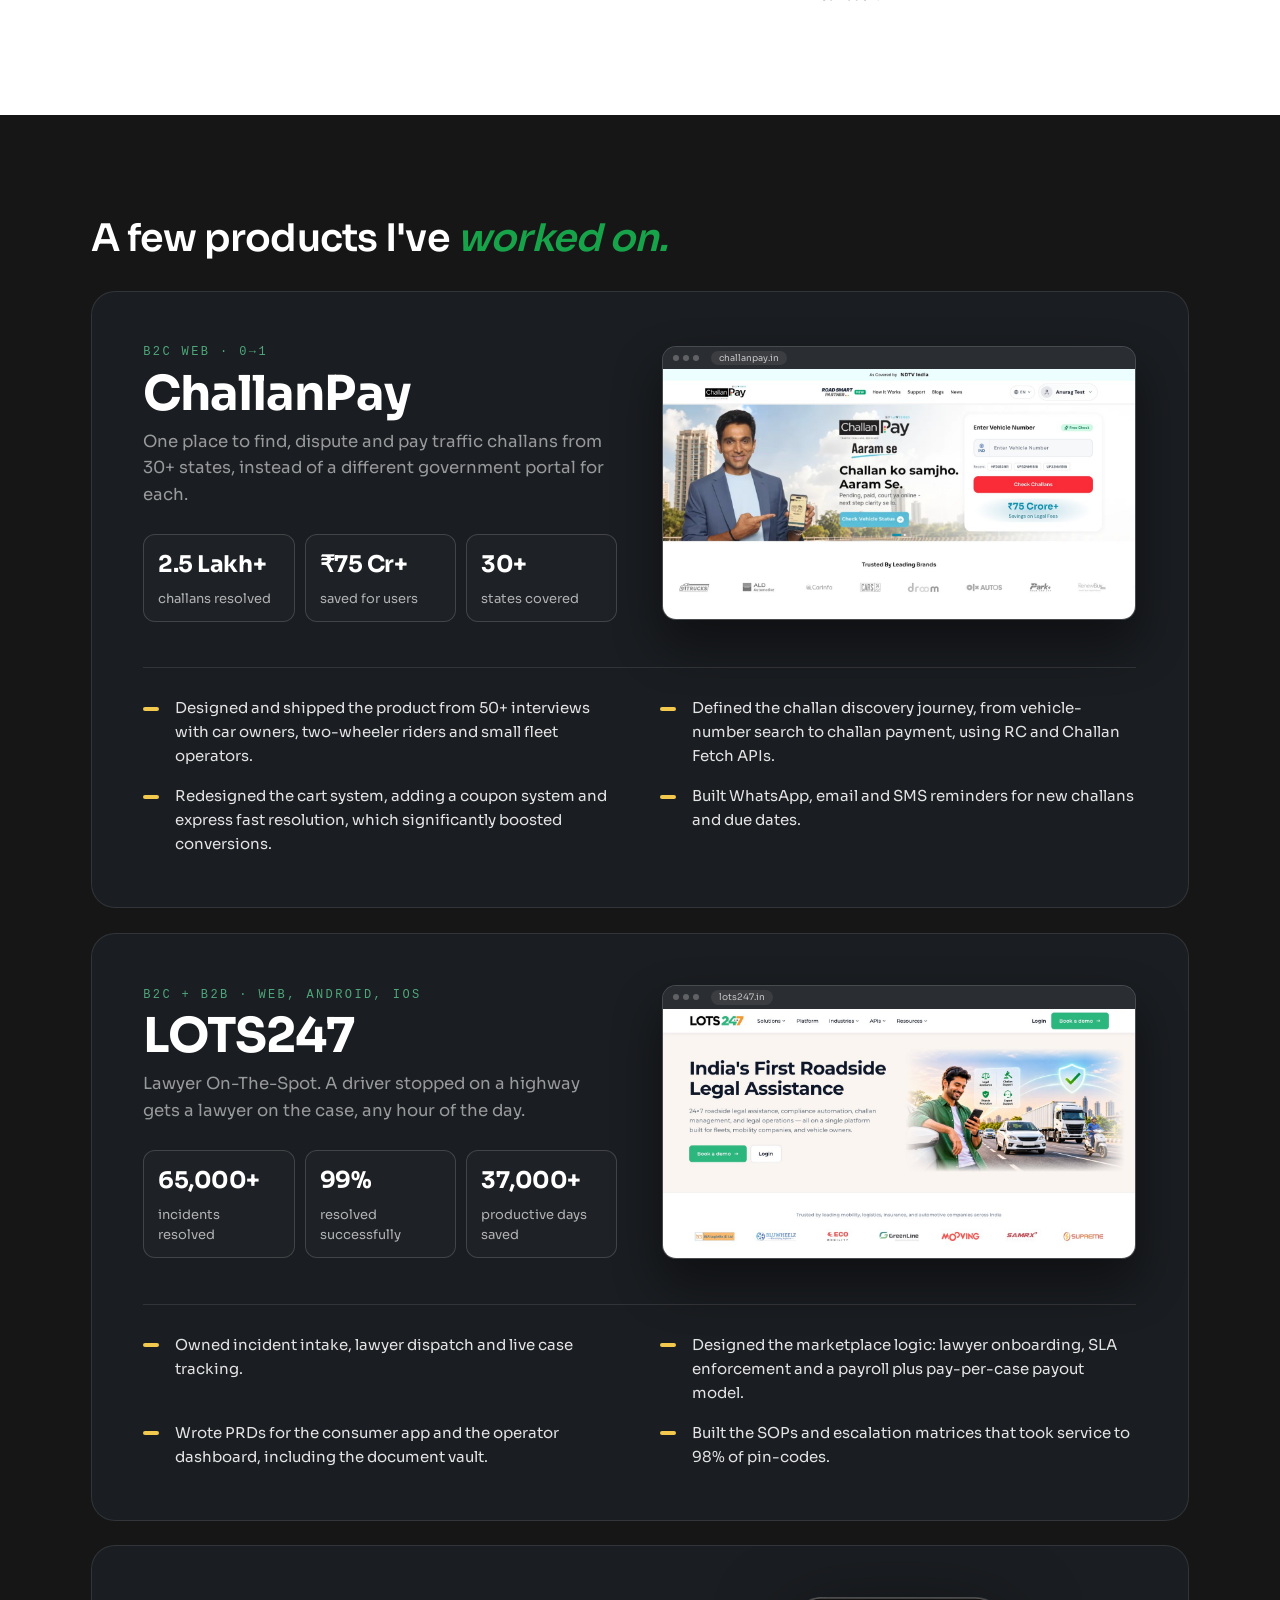
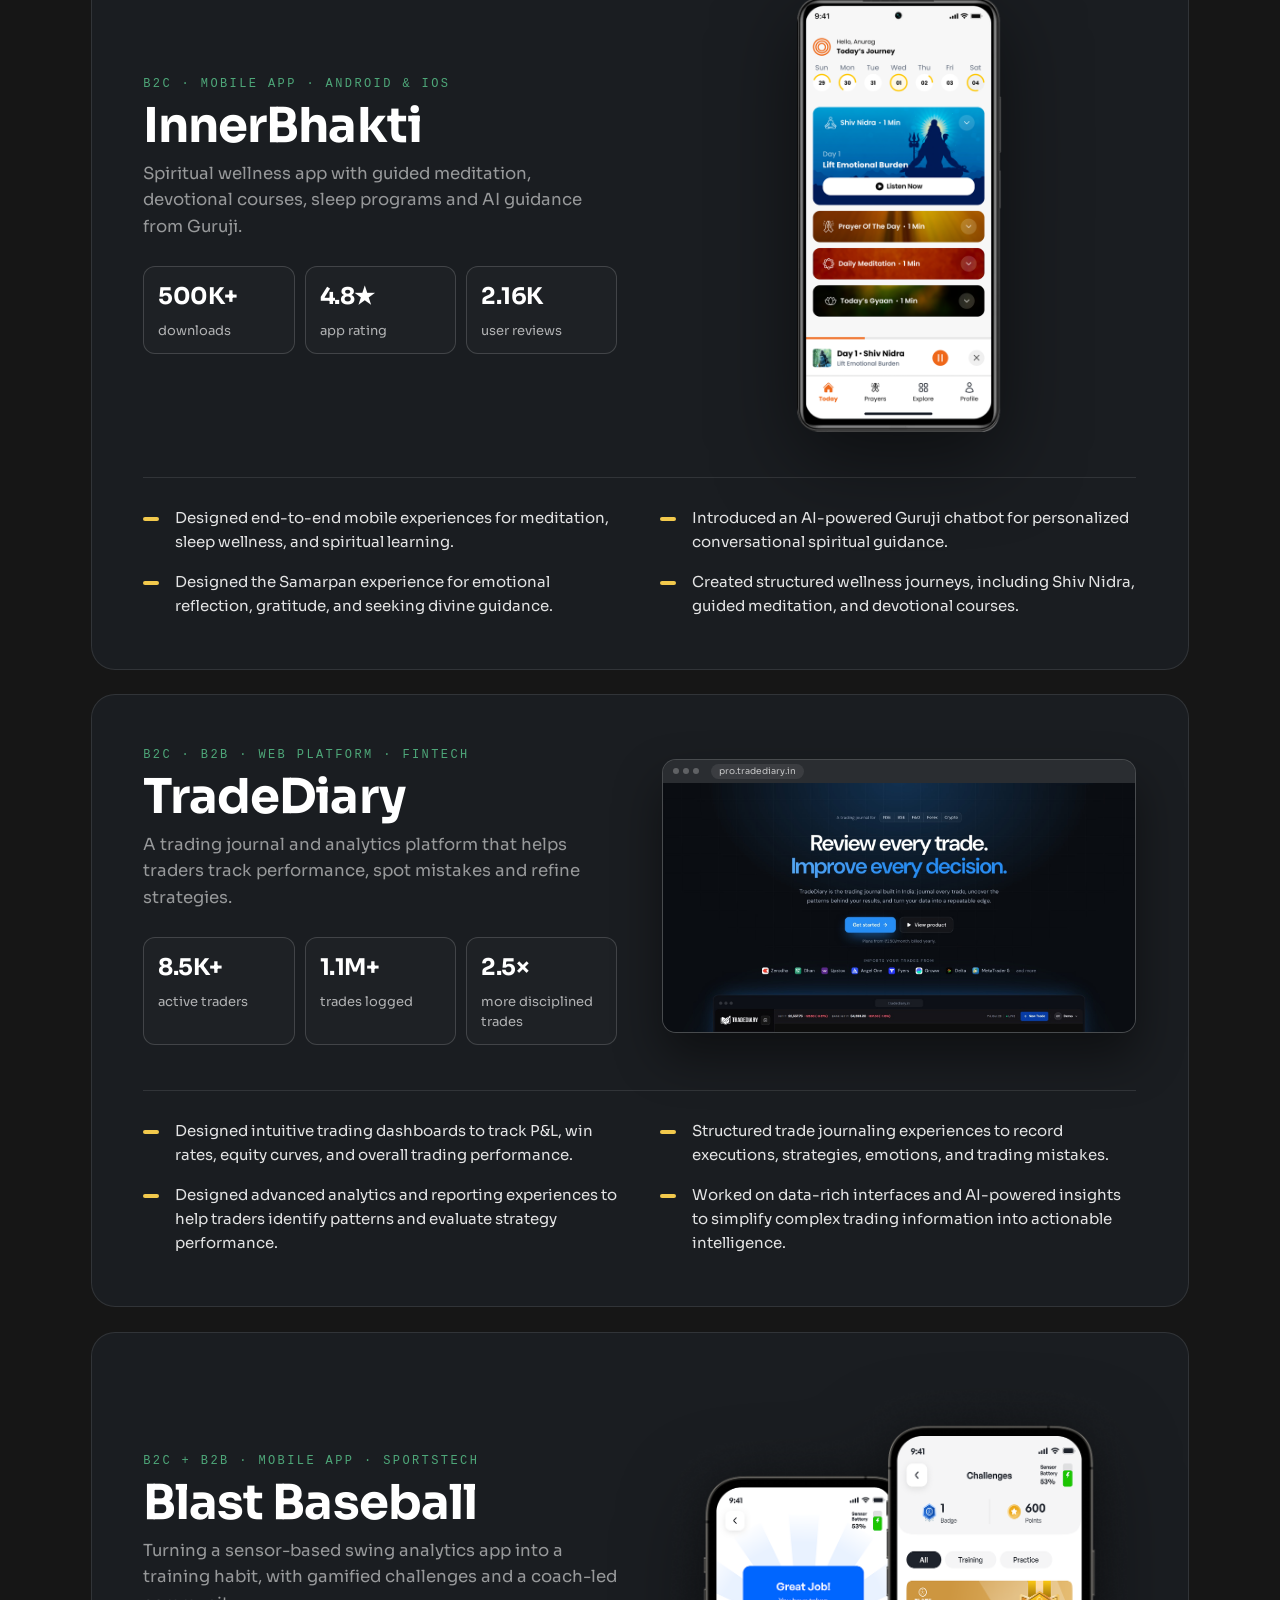
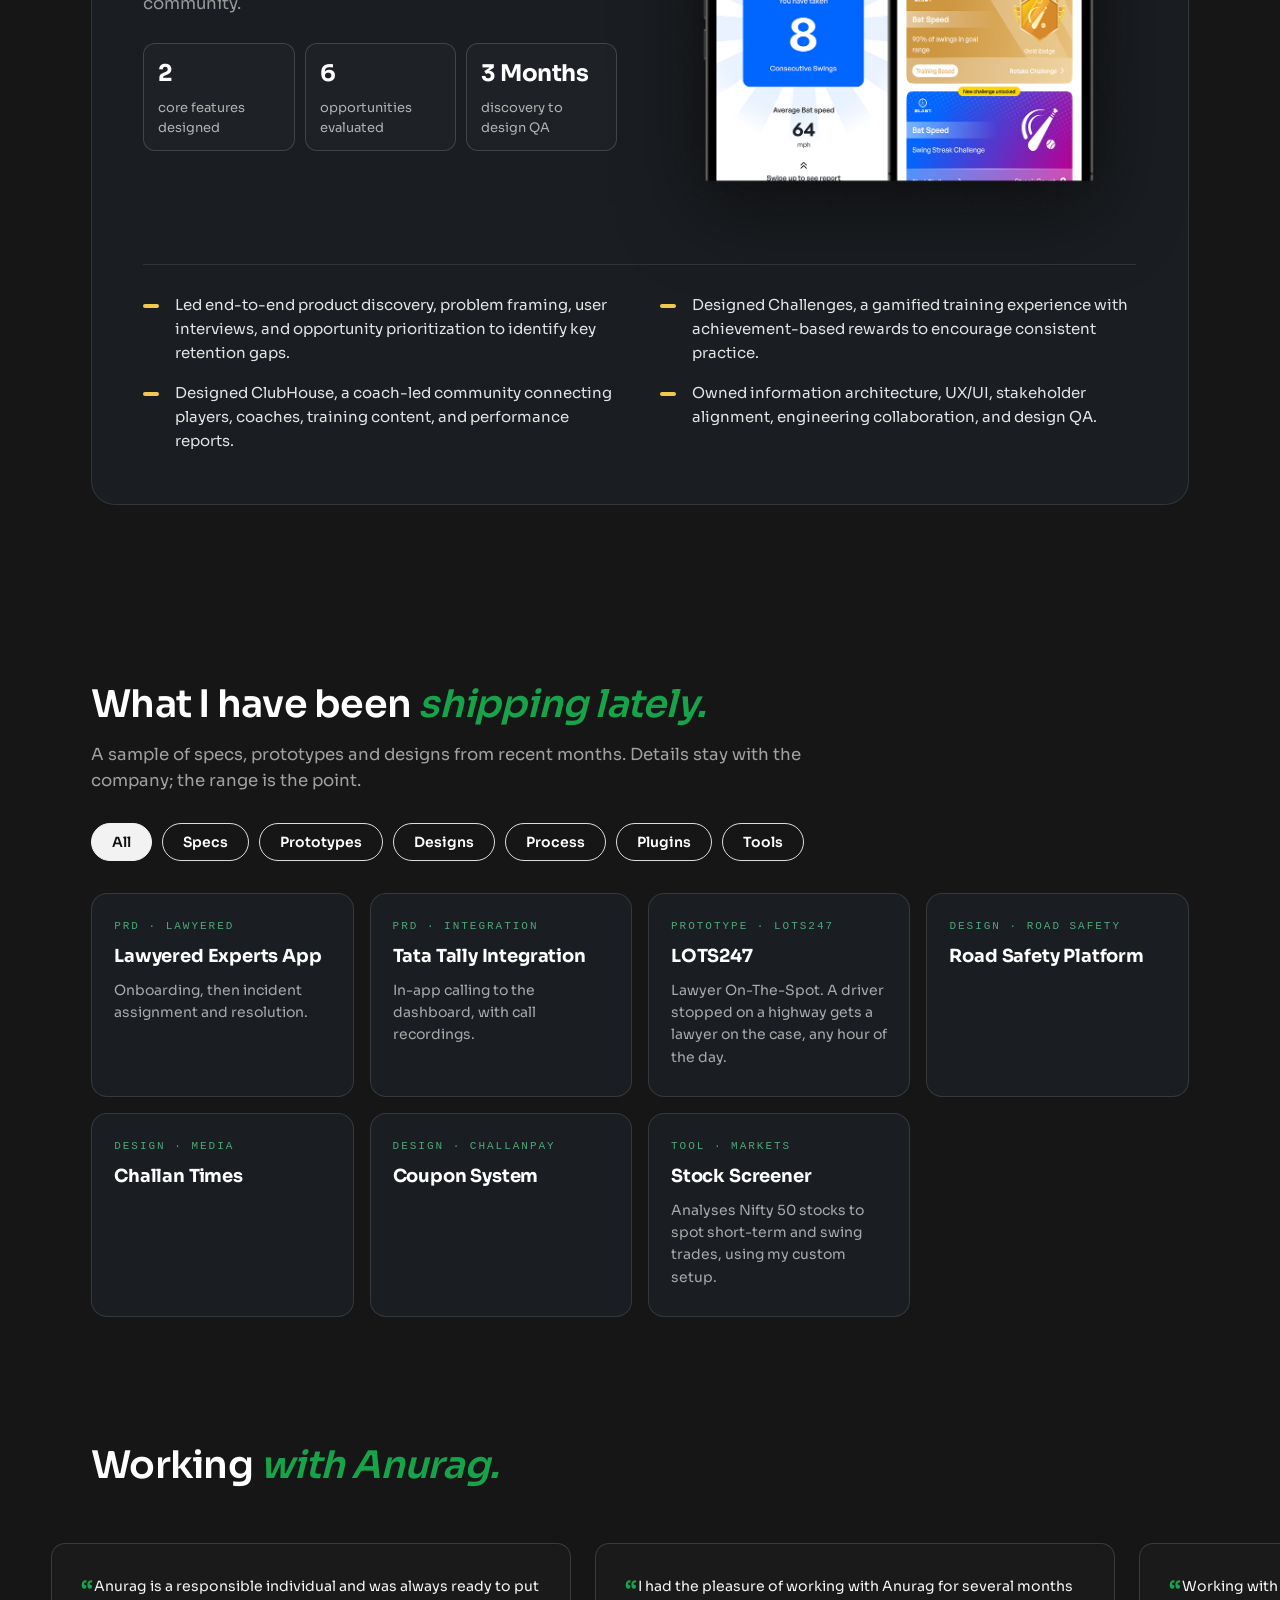
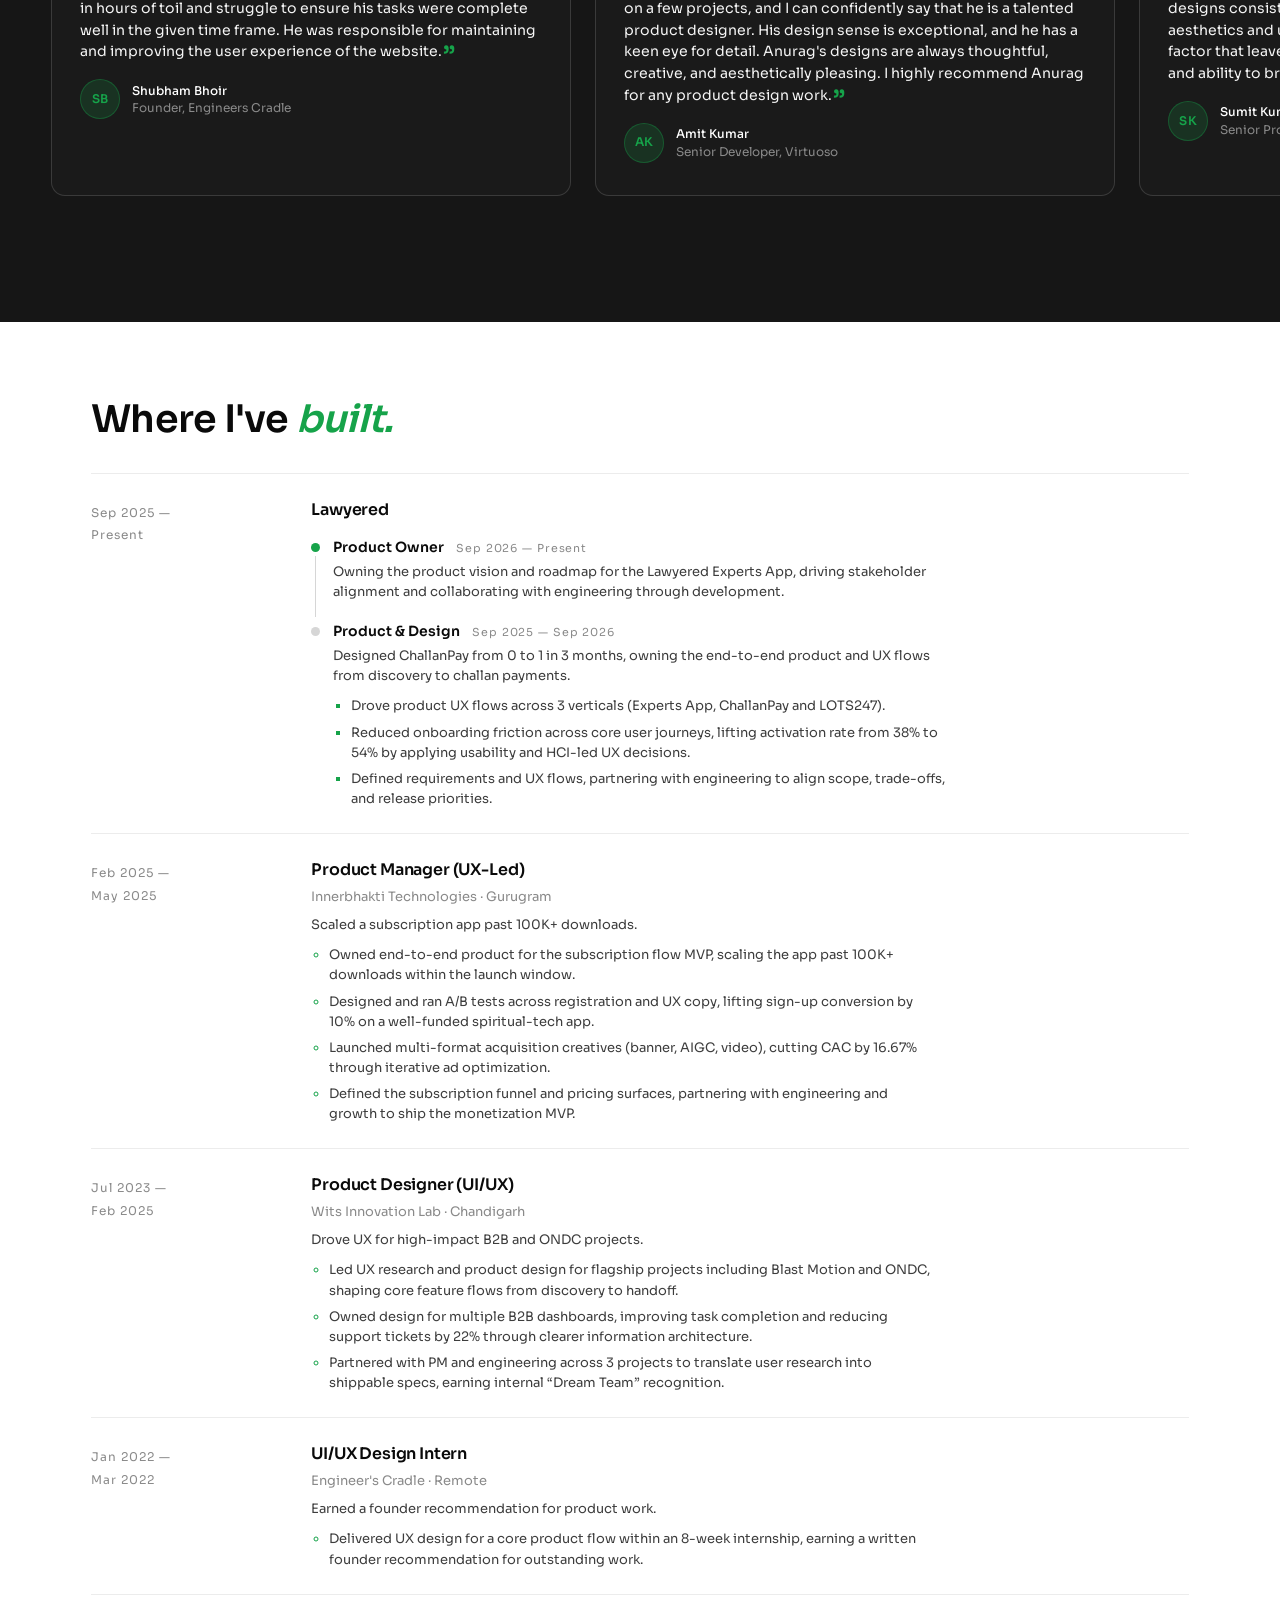
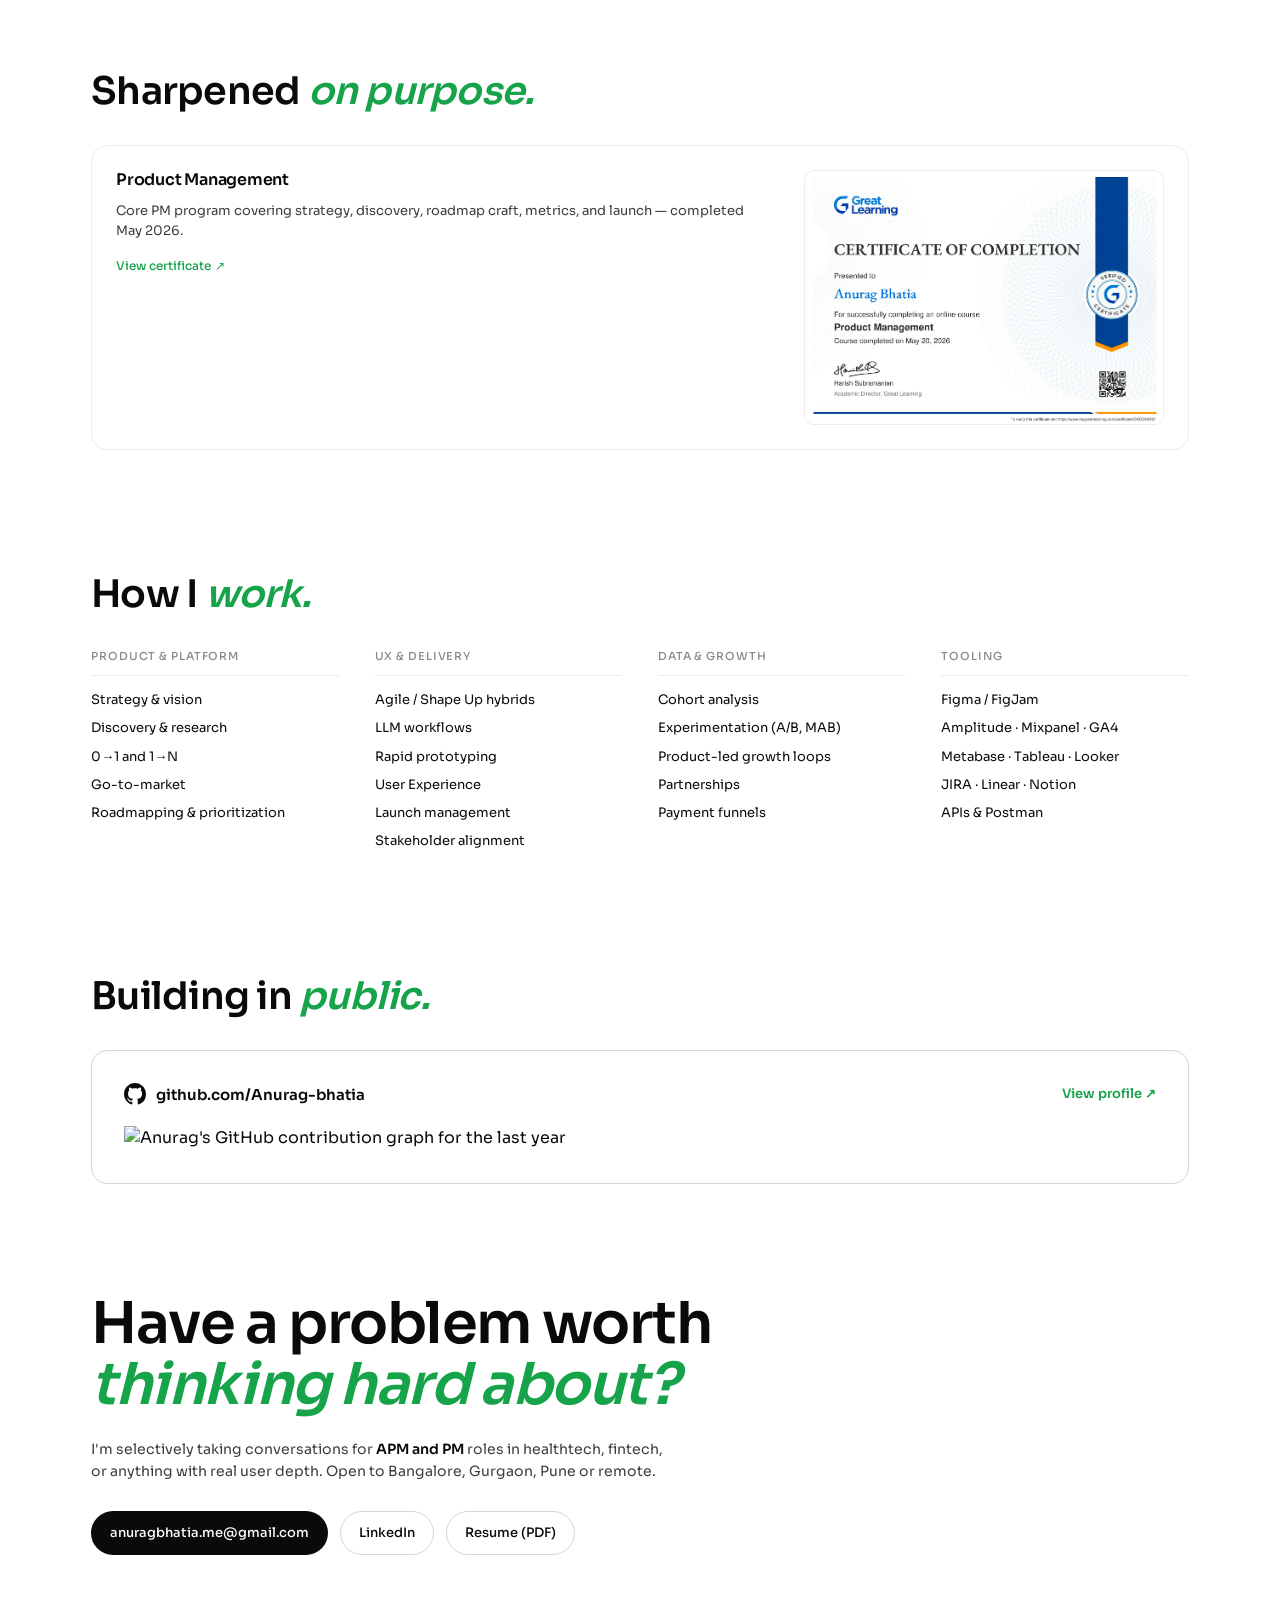
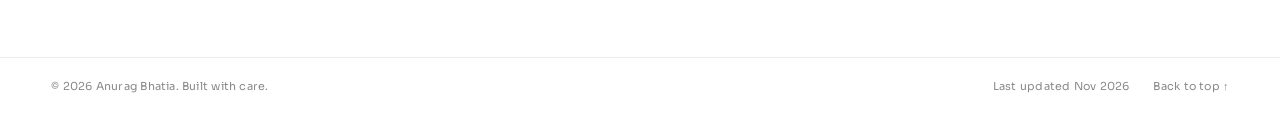
==== commit 1133a4b3: "Update contact email Co-Authored-By: Claude Opus 5.5 <noreply@anthropic.com>" ====
--- a/index.html
+++ b/index.html
@@ -586,7 +586,7 @@
       </p>
 
       <div class="contact__actions reveal" data-delay="160">
-        <a href="mailto:anuragbhatia433@gmail.com" class="btn btn--primary">anuragbhatia433@gmail.com</a>
+        <a href="mailto:anuragbhatia.me@gmail.com" class="btn btn--primary">anuragbhatia.me@gmail.com</a>
         <a href="https://www.linkedin.com/in/ianuragbhatia/" target="_blank" rel="noopener" class="btn btn--ghost">LinkedIn</a>
         <a href="#" class="btn btn--ghost">Resume (PDF)</a>
       </div>
